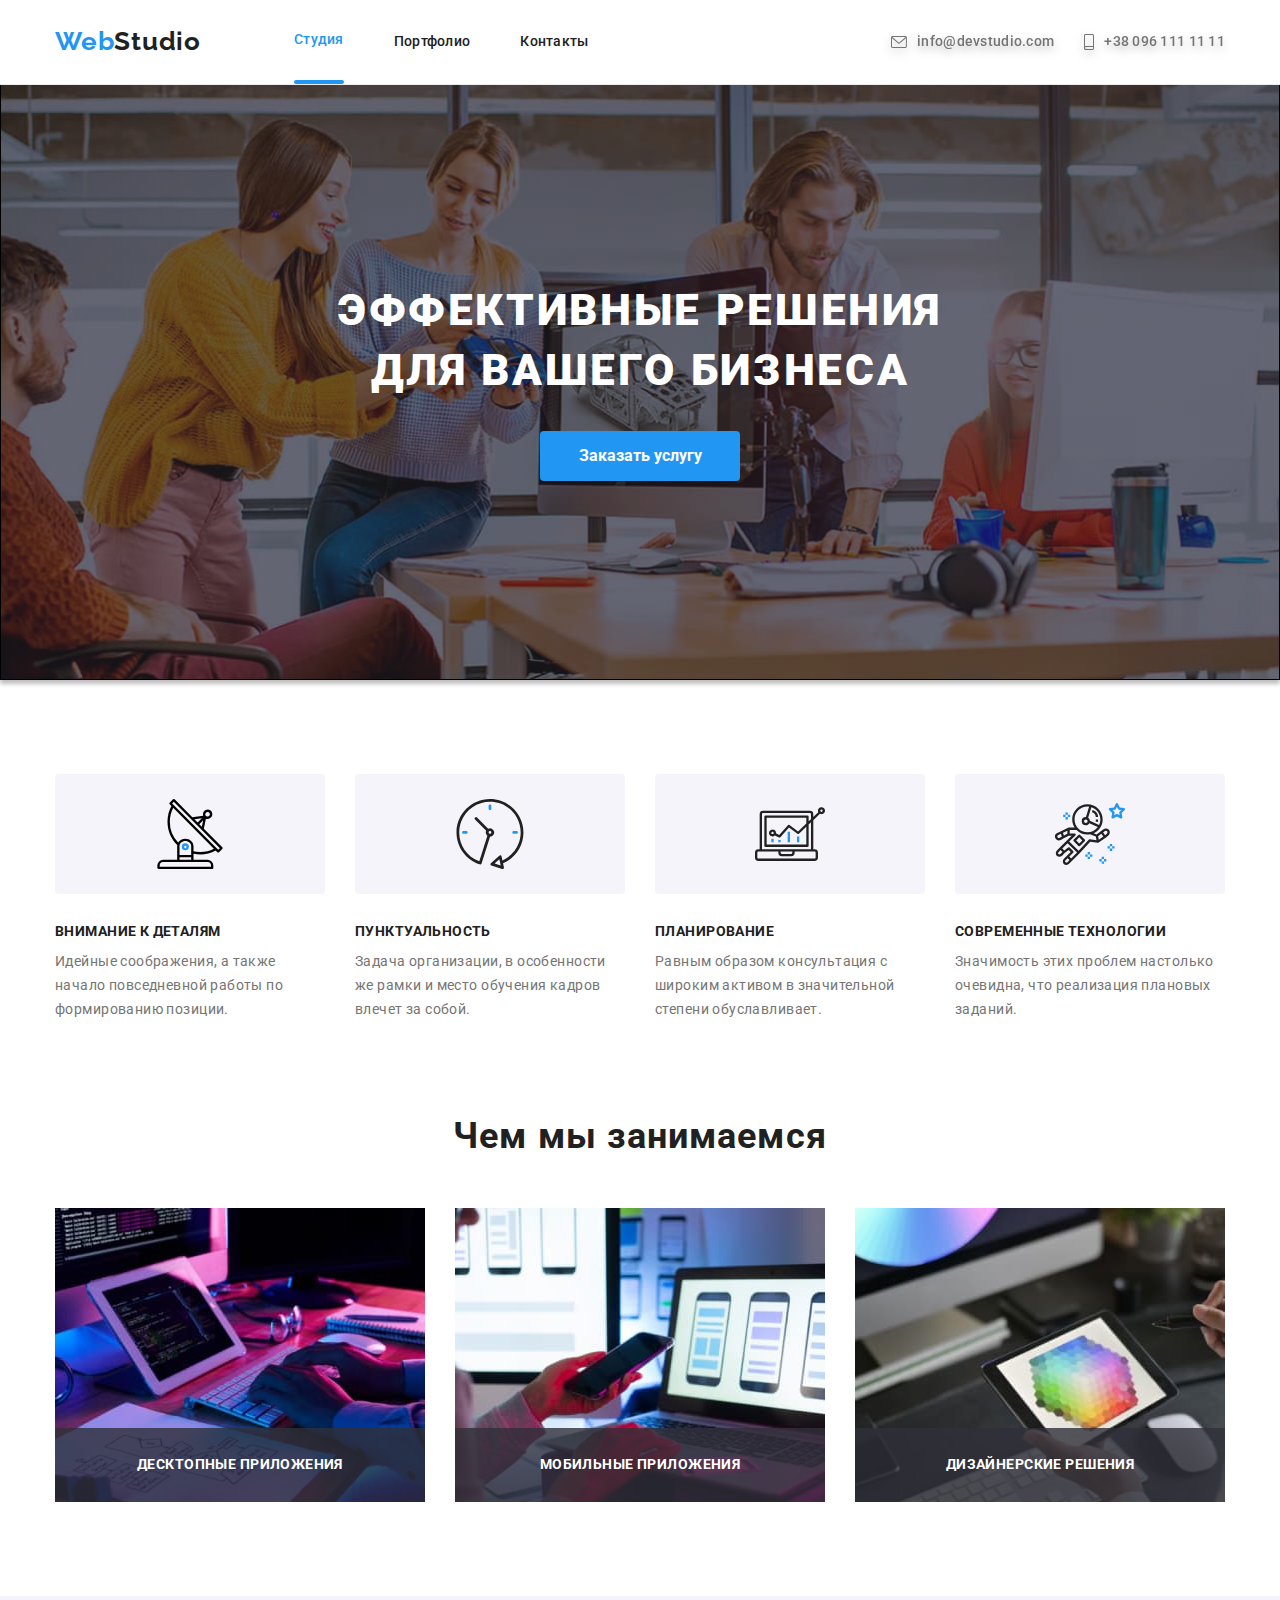
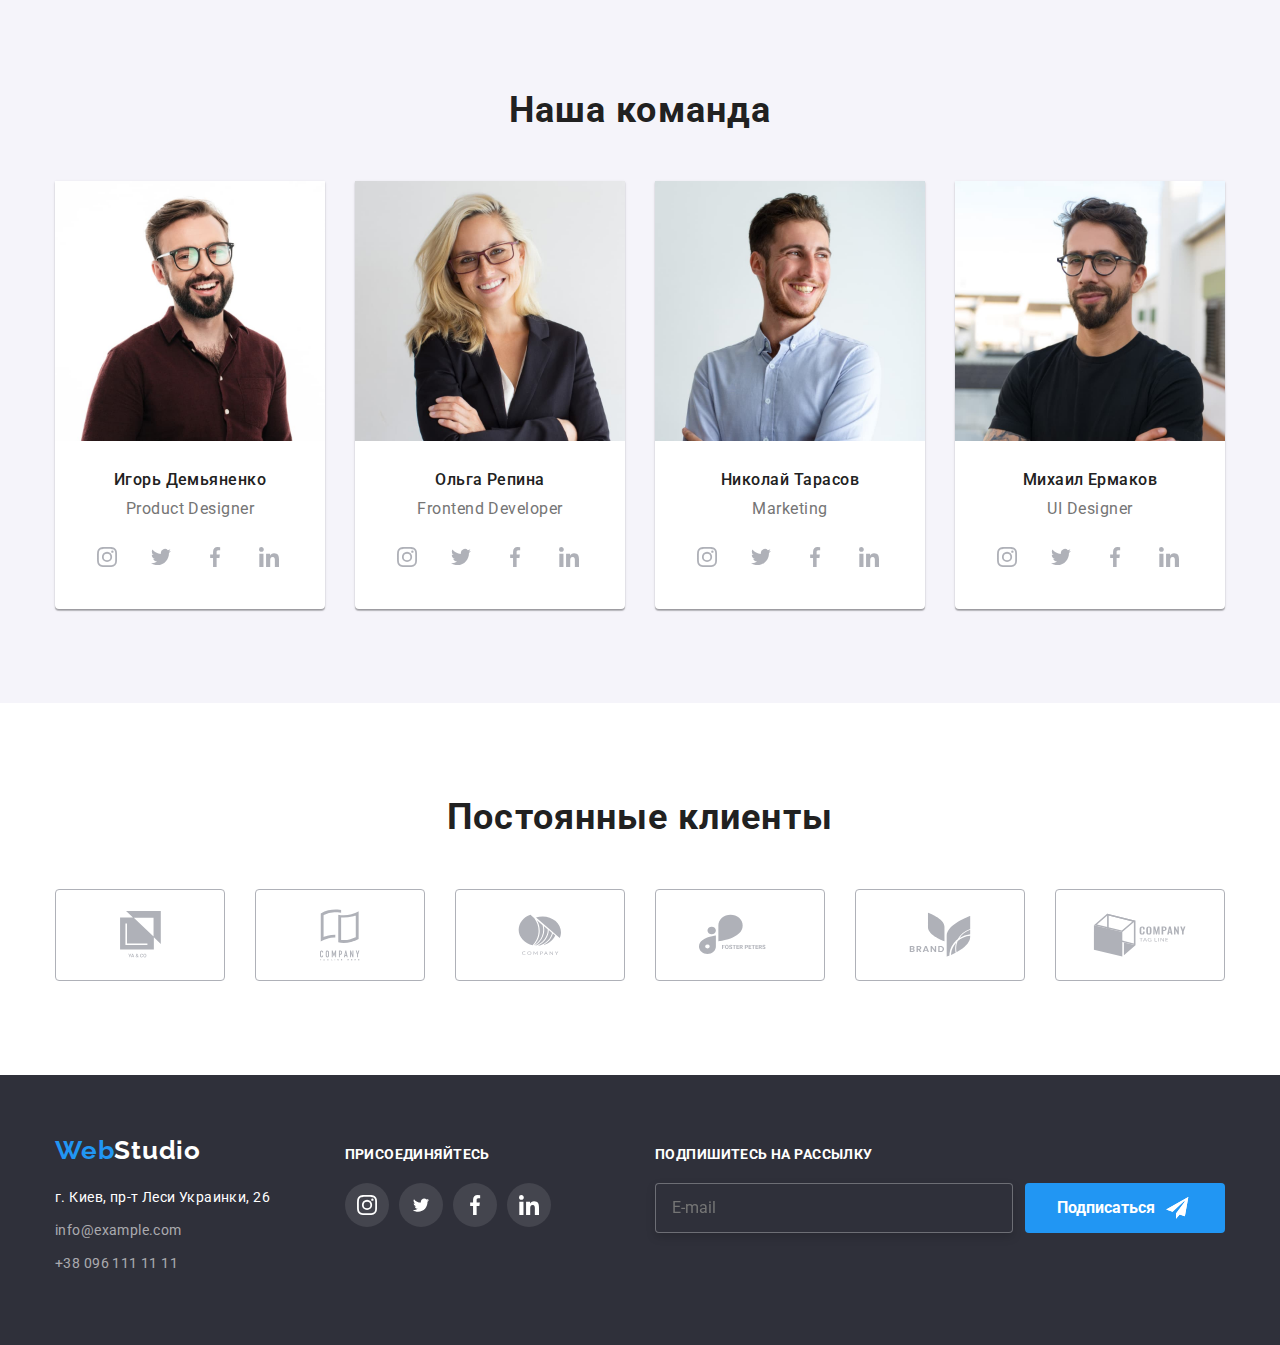
==== index.html @ 84c1269d "Initial commit" ====
<!DOCTYPE html>
<html lang="ru">
  <head>
    <meta charset="UTF-8" />
    <meta http-equiv="X-UA-Compatible" content="IE=edge" />
    <meta name="viewport" content="width=device-width, initial-scale=1.0" />
    <title>Studio</title>

    <link
      href="https://fonts.googleapis.com/css2?family=Raleway:wght@700&family=Roboto:wght@400;500;700;900&display=swap"
      rel="stylesheet"
    />
    <link
      rel="stylesheet"
      href="https://cdnjs.cloudflare.com/ajax/libs/modern-normalize/1.1.0/modern-normalize.min.css"
    />

    <link rel="stylesheet" href="./css/main.min.css" />
  </head>
  <body>
    <!--логотип сайту-->
    <header class="page-header">
      <div class="container page-header--global">
        <nav class="page-header__site-nav">
          <a href="index.html" class="page-header__logo"
            ><span class="page-header__logo--accent">Web</span>Studio</a
          >
          <!--навігація на сторінки-->
          <ul class="nav-link">
            <li class="nav-link__header nav-link--current">
              <a
                class="nav-link__navigation nav-link--current"
                href="index.html"
                >Студия</a
              >
            </li>

            <li class="nav-link__header">
              <a class="nav-link__navigation" href="./portfolio.html"
                >Портфолио</a
              >
            </li>

            <li class="nav-link__header">
              <a class="nav-link__navigation" href="">Контакты</a>
            </li>
          </ul>
        </nav>
        <ul class="mail">
          <li class="mail__namb">
            <a class="mail__link" href="emailto:info@devstudio.com">
              <svg class="mail__icon" width="16" height="12">
                <use href="./images/icons.svg#icon-mail"></use>
              </svg>
              info@devstudio.com
            </a>
          </li>
          <li class="mail__namb">
            <a class="mail__link" href="tel:+380961111111">
              <svg class="mail__icon" width="10px" height="16">
                <use href="./images/icons.svg#icon-smartphone"></use>
              </svg>
              +38 096 111 11 11</a
            >
          </li>
        </ul>
      </div>
    </header>
    <main>
      <!--заголовок-->

      <section class="hero">
        <div class="container">
          <h1 class="hero__title">
            ЭФФЕКТИВНЫЕ РЕШЕНИЯ <br />ДЛЯ ВАШЕГО БИЗНЕСА
          </h1>
          <button data-modal-open class="hero__button-one" name="button">
            Заказать услугу
          </button>
        </div>
        <!-- модалка -->
        <div data-modal class="backdrop is-hidden">
          <div class="modal">
            <button data-modal-close class="modal__script" type="button">
              <svg class="modal__icon-close" width="11px" height="11">
                <use href="./images/icons.svg#icon-close"></use>
              </svg>
            </button>
            <h2 class="modal__text">Оставьте свои данные, мы вам перезвоним</h2>
            <form class="modal__tupe">
              <div class="modal__chek">
                <label class="modal__box" for="id-name">
                  <span class="modal__name-holder">Имя</span>
                  <span>
                    <input
                      class="modal__name"
                      name="name"
                      type="text"
                      id="id-name"
                    />
                    <svg class="modal__icon" width="18" height="18">
                      <use href="./images/icons.svg#icon-person-modal"></use>
                    </svg>
                  </span>
                </label>

                <label class="modal__box" for="id-phone">
                  <span class="modal__name-holder"> Телефон </span>
                  <span>
                    <input class="modal__name" type="tel" id="id-phone" />
                    <svg class="modal__icon" width="18" height="18">
                      <use href="./images/icons.svg#icon-phone-modal"></use>
                    </svg>
                  </span>
                </label>

                <label class="modal__box" for="id-mail">
                  <span class="modal__name-holder">Почта</span>
                  <span>
                    <input class="modal__name" type="email" id="id-mail" />
                    <svg class="modal__icon" width="18" height="18">
                      <use href="./images/icons.svg#icon-email-modal"></use>
                    </svg>
                  </span>
                </label>
                <label class="modal__box modal--last" for="comment">
                  <span class="modal__name-holder">Комментарий</span>
                  <textarea
                    class="modal__comment"
                    name="comment"
                    id="comment"
                    placeholder="Введите текст"
                  ></textarea>
                </label>

                <label class="agreement" for="agreement">
                  <span class="agreement__container">
                    <input
                      class="agreement__checkbox"
                      type="checkbox"
                      name="topic"
                      value="agreement"
                      id="agreement"
                    />
                    <svg class="agreement__icon" width="16" height="15">
                      <use href="./images/icons.svg#icon-icon-check"></use>
                    </svg>
                    <span class="agreement__unchecked"></span>
                  </span>
                  Соглашаюсь с рассылкой и принимаю
                  <a class="agreement__link" href="">Условия договора</a>
                </label>
                <button class="hero__button-one" type="submit">
                  Отправить
                </button>
              </div>
            </form>
          </div>
        </div>
      </section>

      <!--особливості-->
      <section class="section-feauture">
        <div class="container">
          <h2 class="item-keys__shadow">особенности</h2>
          <ul class="feauture">
            <li class="feauture__item">
              <div class="feauture__group">
                <svg width="70" height="70">
                  <use href="./images/icons.svg#icon-antenna"></use>
                </svg>
              </div>
              <h3 class="feauture__caption">ВНИМАНИЕ К ДЕТАЛЯМ</h3>
              <p class="feauture__text">
                Идейные соображения, а также начало повседневной работы по
                формированию позиции.
              </p>
            </li>
            <li class="feauture__item">
              <div class="feauture__group">
                <svg width="70" height="70">
                  <use href="./images/icons.svg#icon-clock"></use>
                </svg>
              </div>
              <h3 class="feauture__caption">ПУНКТУАЛЬНОСТЬ</h3>
              <p class="feauture__text">
                Задача организации, в особенности же рамки и место обучения
                кадров влечет за собой.
              </p>
            </li>
            <li class="feauture__item">
              <div class="feauture__group">
                <svg width="70" height="70">
                  <use href="./images/icons.svg#icon-diagram"></use>
                </svg>
              </div>
              <h3 class="feauture__caption">ПЛАНИРОВАНИЕ</h3>
              <p class="feauture__text">
                Равным образом консультация с широким активом в значительной
                степени обуславливает.
              </p>
            </li>
            <li class="feauture__item">
              <div class="feauture__group">
                <svg width="70" height="70">
                  <use href="./images/icons.svg#icon-astronaut"></use>
                </svg>
              </div>
              <h3 class="feauture__caption">СОВРЕМЕННЫЕ ТЕХНОЛОГИИ</h3>
              <p class="feauture__text">
                Значимость этих проблем настолько очевидна, что реализация
                плановых заданий.
              </p>
            </li>
          </ul>
        </div>
      </section>
      <!--чим займається компанія-->
      <section class="company">
        <div class="container">
          <h2 class="company__title">Чем мы занимаемся</h2>
          <ul class="company__item">
            <li class="company__group">
              <img
                src="./images/work1.jpg"
                alt="верстка, дизайн, внешнее оформление"
                width="370"
                height="294"
              />
              <p class="company__tumb">Десктопные приложения</p>
            </li>
            <li class="company__group">
              <img
                src="./images/work2.jpg"
                alt="Разработка моб. приложений"
                width="370"
                height="294"
              />
              <p class="company__tumb">Мобильные приложения</p>
            </li>

            <li class="company__group">
              <img
                src="./images/work3.jpg"
                alt="выбор цвета на планшете"
                width="370"
                height="294"
              />
              <p class="company__tumb">Дизайнерские решения</p>
            </li>
          </ul>
        </div>
      </section>
      <!--команда-->
      <section class="team">
        <div class="container">
          <h2 class="team__title">Наша команда</h2>
          <ul class="team__item">
            <li class="team__group">
              <img
                src="images/product-designer.jpg"
                alt="Игорь Демьяненко"
                width="270"
              />
              <div class="team__text">
                <h3 class="team__name">Игорь Демьяненко</h3>
                <p class="team__profession" lang="en">Product Designer</p>

                <ul class="team-social">
                  <li class="team-social__item">
                    <a class="team-social__link" href=""
                      ><svg width="20" height="20">
                        <use href="./images/icons.svg#icon-instagram"></use>
                      </svg>
                    </a>
                  </li>
                  <li class="team-social__item">
                    <a class="team-social__link" href=""
                      ><svg width="20" height="20">
                        <use href="./images/icons.svg#icon-twitter"></use>
                      </svg>
                    </a>
                  </li>
                  <li class="team-social__item">
                    <a class="team-social__link" href=""
                      ><svg width="20" height="20">
                        <use href="./images/icons.svg#icon-facebook"></use>
                      </svg>
                    </a>
                  </li>
                  <li class="team-social__item">
                    <a class="team-social__link" href=""
                      ><svg width="20" height="20">
                        <use href="./images/icons.svg#icon-linkedin"></use>
                      </svg>
                    </a>
                  </li>
                </ul>
              </div>
            </li>
            <li class="team__group">
              <img
                src="images/frontend-developer.jpg"
                alt="Ольга Репина"
                width="270"
              />
              <div class="team__text">
                <h3 class="team__name">Ольга Репина</h3>
                <p class="team__profession" lang="en">Frontend Developer</p>
                <ul class="team-social">
                  <li class="team-social__item">
                    <a class="team-social__link" href=""
                      ><svg width="20" height="20">
                        <use href="./images/icons.svg#icon-instagram"></use>
                      </svg>
                    </a>
                  </li>
                  <li class="team-social__item">
                    <a class="team-social__link" href=""
                      ><svg width="20" height="20">
                        <use href="./images/icons.svg#icon-twitter"></use>
                      </svg>
                    </a>
                  </li>
                  <li class="team-social__item">
                    <a class="team-social__link" href=""
                      ><svg width="20" height="20">
                        <use href="./images/icons.svg#icon-facebook"></use>
                      </svg>
                    </a>
                  </li>
                  <li class="team-social__item">
                    <a class="team-social__link" href=""
                      ><svg width="20" height="20">
                        <use href="./images/icons.svg#icon-linkedin"></use>
                      </svg>
                    </a>
                  </li>
                </ul>
              </div>
            </li>
            <li class="team__group">
              <img
                src="images/marketing.jpg"
                alt="Николай Тарасов"
                width="270"
                height="260"
              />
              <div class="team__text">
                <h3 class="team__name">Николай Тарасов</h3>
                <p class="team__profession" lang="en">Marketing</p>
                <ul class="team-social">
                  <li class="team-social__item">
                    <a class="team-social__link" href=""
                      ><svg width="20" height="20">
                        <use href="./images/icons.svg#icon-instagram"></use>
                      </svg>
                    </a>
                  </li>
                  <li class="team-social__item">
                    <a class="team-social__link" href=""
                      ><svg width="20" height="20">
                        <use href="./images/icons.svg#icon-twitter"></use>
                      </svg>
                    </a>
                  </li>
                  <li class="team-social__item">
                    <a class="team-social__link" href=""
                      ><svg width="20" height="20">
                        <use href="./images/icons.svg#icon-facebook"></use>
                      </svg>
                    </a>
                  </li>
                  <li class="team-social__item">
                    <a class="team-social__link" href=""
                      ><svg width="20" height="20">
                        <use href="./images/icons.svg#icon-linkedin"></use>
                      </svg>
                    </a>
                  </li>
                </ul>
              </div>
            </li>
            <li class="team__group">
              <img
                src="images/ui-designer.jpg"
                alt="Михаил Ермаков"
                width="270"
              />
              <div class="team__text">
                <h3 class="team__name">Михаил Ермаков</h3>
                <p class="team__profession" lang="en">UI Designer</p>
                <ul class="team-social">
                  <li class="team-social__item">
                    <a class="team-social__link" href=""
                      ><svg width="20" height="20">
                        <use href="./images/icons.svg#icon-instagram"></use>
                      </svg>
                    </a>
                  </li>
                  <li class="team-social__item">
                    <a class="team-social__link" href=""
                      ><svg width="20" height="20">
                        <use href="./images/icons.svg#icon-twitter"></use>
                      </svg>
                    </a>
                  </li>
                  <li class="team-social__item">
                    <a class="team-social__link" href=""
                      ><svg width="20" height="20">
                        <use href="./images/icons.svg#icon-facebook"></use>
                      </svg>
                    </a>
                  </li>
                  <li class="team-social__item">
                    <a class="team-social__link" href=""
                      ><svg width="20" height="20">
                        <use href="./images/icons.svg#icon-linkedin"></use>
                      </svg>
                    </a>
                  </li>
                </ul>
              </div>
            </li>
          </ul>
        </div>
      </section>
      <section class="section-clients">
        <div class="container">
          <h2 class="clients__title">Постоянные клиенты</h2>
          <div class="clients">
            <ul class="client-item">
              <li class="client-item__image">
                <a class="client-item__link" href=""
                  ><svg width="41" height="46.7">
                    <use href="./images/icons.svg#icon-group1"></use>
                  </svg>
                </a>
              </li>
              <li class="client-item__image">
                <a class="client-item__link" href=""
                  ><svg width="40" height="52">
                    <use href="./images/icons.svg#icon-group2"></use>
                  </svg>
                </a>
              </li>
              <li class="client-item__image">
                <a class="client-item__link" href=""
                  ><svg width="43.46" height="41.18">
                    <use href="./images/icons.svg#icon-group3"></use>
                  </svg>
                </a>
              </li>
              <li class="client-item__image">
                <a class="client-item__link" href=""
                  ><svg width="84.44" height="40.62">
                    <use href="./images/icons.svg#icon-group4"></use>
                  </svg>
                </a>
              </li>
              <li class="client-item__image">
                <a class="client-item__link" href=""
                  ><svg width="62.54" height="45.43">
                    <use href="./images/icons.svg#icon-group5"></use>
                  </svg>
                </a>
              </li>
              <li class="client-item__image">
                <a class="client-item__link" href=""
                  ><svg width="93.79" height="43.93">
                    <use href="./images/icons.svg#icon-group6"></use>
                  </svg>
                </a>
              </li>
            </ul>
          </div>
        </div>
      </section>
    </main>
    <footer class="footer">
      <div class="container footer--burnt">
        <div class="footer__box">
          <a href="/index.html" class="footer__logo"
            >Web<span class="logo-two">Studio</span>
          </a>
          <address>
            <ul class="footer__nav">
              <li class="footer__map">
                <a
                  class="footer__googl"
                  href="https://goo.gl/maps/qnMu7uc59vrPXKZr5"
                  target="_blank"
                  rel="noopener noreferrer"
                  >г. Киев, пр-т Леси Украинки, 26</a
                >
              </li>
              <li class="footer__connection">
                <a class="footer__contakt" href="mailto:info@example.com"
                  >info@example.com</a
                >
              </li>
              <li class="footer__connection">
                <a class="footer__contakt" href="tel:+380961111111"
                  >+38 096 111 11 11</a
                >
              </li>
            </ul>
          </address>
        </div>
        <div class="footer-social">
          <h2 class="footer-social__text">присоединяйтесь</h2>
          <ul class="footer-social__meta">
            <li class="footer-social__item">
              <a class="footer-social__link" href=""
                ><svg width="20" height="20">
                  <use href="./images/icons.svg#icon-instagram"></use>
                </svg>
              </a>
            </li>
            <li class="footer-social__item">
              <a class="footer-social__link" href="">
                <svg width="20" height="16.25">
                  <use href="./images/icons.svg#icon-twitter"></use>
                </svg>
              </a>
            </li>
            <li class="footer-social__item">
              <a class="footer-social__link" href=""
                ><svg width="20" height="20">
                  <use href="./images/icons.svg#icon-facebook"></use>
                </svg>
              </a>
            </li>
            <li class="footer-social__item">
              <a class="footer-social__link" href=""
                ><svg width="20" height="20">
                  <use href="./images/icons.svg#icon-linkedin"></use>
                </svg>
              </a>
            </li>
          </ul>
        </div>

        <div class="footer-sub">
          <h2 class="footer-sub__tekst">Подпишитесь на рассылку</h2>

          <form class="footer-sub__subscribe">
            <input
              class="footer-sub__form"
              type="email"
              name="user-name"
              placeholder="E-mail"
            />

            <button class="footer-sub__btn" type="submit">
              <span class="footer-sub__img-button"
                >Подписаться
                <svg class="footer-sub__icon" width="24" height="24">
                  <use href="./images/icons.svg#icon-subscribe"></use>
                </svg>
              </span>
            </button>
          </form>
        </div>
      </div>
    </footer>
    <script src="./js/modal.js"></script>
  </body>
</html>
---- css/main.min.css ----
:root{--primary-text-color: #212121;--primary-touch-color: #2196f3;--primary-button-text-color: #ffffff;--primary-background-color: #f5f4fa;--primary-text-p-color: #757575;--primary-futer-color: #2f303a;--transition: cubic-bezier(0.4, 0, 0.2, 1) 250ms}body{margin-top:80px;font-family:Roboto, sans-serif;color:var(--primary-text-color)}ul{list-style:none;margin:0px;padding:0px}a{text-decoration:none}h1,h2,h3,h4{margin:0px}p{margin:0px}img{display:block;max-width:100%;height:auto}.container{width:1200px;padding-left:15px;padding-right:15px;margin:0 auto}.item-keys__shadow{display:none;text-align:center}.footer-sub__btn{-webkit-box-orient:vertical;-webkit-box-direction:normal;-ms-flex-direction:column;flex-direction:column;left:40px;-webkit-transition:var(--transition);transition:var(--transition);border-width:0px;display:inline-block;padding:10px 32px;border-radius:4px;min-width:200px;font-family:inherit;background-color:var(--primary-touch-color);color:var(--primary-button-text-color);cursor:pointer;font-style:normal;font-weight:700;font-size:16px;line-height:1.87;margin:0}.hero__button-one{-webkit-transition:var(--transition);transition:var(--transition);border-width:0px;display:inline-block;padding:10px 32px;border-radius:4px;min-width:200px;text-align:center;font-family:inherit;background-color:var(--primary-touch-color);color:var(--primary-button-text-color);cursor:pointer;font-style:normal;font-weight:700;font-size:16px;line-height:1.87}.item-keys__buttons{-webkit-transition:var(--transition);transition:var(--transition);border-radius:4px;padding:6px 22px;display:inline-block;min-width:73px;text-align:center;font-family:inherit;border:none;background-color:var(--primary-background-color);cursor:pointer;font-style:normal;font-weight:500;font-size:16px;line-height:1.62}.modal__script{top:8px;right:8px;position:absolute;cursor:pointer;width:30px;height:30px;background:var(--primary-button-text-color);border:1px solid rgba(0,0,0,0.1);-webkit-transition:var(--transition);transition:var(--transition);border-radius:50%}.hero__button-one:hover,.hero__button-one:focus{background:#188ce8;-webkit-box-shadow:0px 4px 4px rgba(0,0,0,0.15);box-shadow:0px 4px 4px rgba(0,0,0,0.15);border-radius:4px}.item-keys__buttons:hover,.item-keys__buttons:focus{-webkit-box-shadow:0px 3px 1px rgba(0,0,0,0.1),0px 1px 2px rgba(0,0,0,0.08),0px 2px 2px rgba(0,0,0,0.12);box-shadow:0px 3px 1px rgba(0,0,0,0.1),0px 1px 2px rgba(0,0,0,0.08),0px 2px 2px rgba(0,0,0,0.12);background-color:var(--primary-touch-color);color:var(--primary-button-text-color)}.modal__script:hover,.modal__script:focus{fill:var(--primary-touch-color)}.modal__script .modal__icon-close{color:#000000;background:var(--primary-button-text-color)}.footer-sub__btn:hover,.footer-sub__btn:focus{background:#188ce8;-webkit-box-shadow:0px 4px 4px rgba(0,0,0,0.15);box-shadow:0px 4px 4px rgba(0,0,0,0.15);border-radius:4px}.page-header__logo{padding-top:24px;padding-bottom:25px;font-family:"Raleway";font-weight:700;font-size:26px;line-height:1.19;letter-spacing:.03em;color:var(--primary-text-color);text-decoration:none}.page-header__logo .page-header__logo--accent{color:var(--primary-touch-color)}.footer__logo{display:inline-block;margin-bottom:20px;font-family:"Raleway";font-weight:700;font-size:26px;line-height:1.19;letter-spacing:.03em;color:var(--primary-touch-color);text-decoration:none}.footer__logo .logo-two{color:var(--primary-button-text-color)}.page-header{z-index:2;position:fixed;width:100%;top:0%;left:0%;min-height:80px;-webkit-box-align:center;-ms-flex-align:center;align-items:center;background-color:var(--primary-button-text-color)}.container.page-header--global{list-style:none;display:-webkit-box;display:-ms-flexbox;display:flex;-webkit-box-align:center;-ms-flex-align:center;align-items:center}.page-header{border-bottom:1px solid #ececec}.page-header__site-nav{list-style:none;display:-webkit-box;display:-ms-flexbox;display:flex;-webkit-box-align:center;-ms-flex-align:center;align-items:center}.nav-link__header{margin-left:50px}.nav-link__header:first-child{margin-left:0px}.nav-link{margin-left:93px;list-style:none;display:-webkit-box;display:-ms-flexbox;display:flex;-webkit-box-align:center;-ms-flex-align:center;align-items:center}.nav-link__navigation.nav-link--current{color:var(--primary-touch-color)}.nav-link__header.nav-link--current::after{content:"";background-color:var(--primary-touch-color);border-radius:2px;width:100%;height:4px;display:block}.nav-link__navigation{padding-top:32px;padding-bottom:32px;display:-webkit-box;display:-ms-flexbox;display:flex;color:var(--primary-text-color);font-style:normal;font-weight:500;font-size:14px;line-height:1.14;letter-spacing:.02em;-webkit-transition:var(--transition);transition:var(--transition)}.nav-link__navigation:focus,.nav-link__navigation:hover{color:var(--primary-touch-color)}.mail{list-style:none;display:-webkit-box;display:-ms-flexbox;display:flex;-webkit-box-align:none;-ms-flex-align:none;align-items:none;margin-left:auto}.mail__namb{margin-left:30px}.mail__namb__namb:first-child{margin-left:0px}.mail__link{list-style:none;display:-webkit-box;display:-ms-flexbox;display:flex;-webkit-box-align:center;-ms-flex-align:center;align-items:center;font-weight:500;font-size:14px;line-height:1.14;letter-spacing:.02em;padding-top:32px;padding-bottom:32px;font-style:normal;text-decoration:none;color:var(--primary-text-p-color);-webkit-filter:drop-shadow(0px 4px 4px rgba(0,0,0,0.25));filter:drop-shadow(0px 4px 4px rgba(0,0,0,0.25));-webkit-transition:var(--transition);transition:var(--transition)}.mail__link:focus,.mail__link:hover{color:var(--primary-touch-color)}.mail__icon{margin-right:10px;fill:currentColor;background-size:auto}.mail__icon:hover,.mail__icon:focus{fill:currentColor}.backdrop.is-hidden{opacity:0;visibility:hidden;pointer-events:none}.backdrop.is-hidden .modal{-webkit-transition:var(--transition);transition:var(--transition);-webkit-transform:translate(-50%, -50%) scale(1.1);transform:translate(-50%, -50%) scale(1.1)}.backdrop{z-index:3;position:fixed;top:0;left:0;width:100%;height:100%;background-color:rgba(0,0,0,0.2);-webkit-transition:var(--transition);transition:var(--transition)}.modal{opacity:1;position:absolute;top:50%;left:50%;padding:40px;min-width:530px;min-height:584px;-webkit-transform:translate(-50%, -50%) scale(1);transform:translate(-50%, -50%) scale(1);background:var(--primary-button-text-color);-webkit-box-shadow:0px 1px 3px rgba(0,0,0,0.12),0px 1px 1px rgba(0,0,0,0.14),0px 2px 1px rgba(0,0,0,0.2);box-shadow:0px 1px 3px rgba(0,0,0,0.12),0px 1px 1px rgba(0,0,0,0.14),0px 2px 1px rgba(0,0,0,0.2);border-radius:4px;-webkit-transition:var(--transition);transition:var(--transition)}.modal .modal__text{top:51px;left:40px;margin-bottom:12px;color:var(--primary-text-color);text-align:center;font-weight:700;font-size:20px;line-height:1.15;letter-spacing:.03em}.modal__tupe{top:79px;left:41px;position:absolute;display:-webkit-box;display:-ms-flexbox;display:flex}.modal__tupe .modal__box{position:relative;cursor:pointer;display:-webkit-box;display:-ms-flexbox;display:flex;-webkit-box-orient:vertical;-webkit-box-direction:normal;-ms-flex-direction:column;flex-direction:column;text-align:left;margin-bottom:10px}.modal__tupe .modal__box label{color:var(--primary-text-p-color);cursor:pointer;margin-bottom:4px;border-radius:4px;font-weight:400;font-size:12px;line-height:1.16;letter-spacing:.01em}.modal__tupe .modal__box input:hover,.modal__tupe .modal__box input:focus{outline:none;border:1px solid var(--primary-touch-color);border-radius:4px}.modal__tupe .modal__name-holder{text-align:left;display:inline-block;margin-bottom:4px;font-weight:400;font-size:12px;line-height:1.17;letter-spacing:.01em;color:var(--primary-text-p-color)}.modal__tupe .modal__name{-webkit-transition:var(--transition);transition:var(--transition);cursor:pointer;padding-left:42px;border:1px solid rgba(33,33,33,0.2);border-radius:4px;width:448px;height:40px}.modal__tupe .modal__icon{-webkit-transition:var(--transition);transition:var(--transition);color:var(--primary-text-color);fill:currentColor;z-index:5;top:50%;left:15px;position:absolute}.modal__tupe .modal__box:focus-within .modal__icon{color:var(--primary-touch-color)}.modal__comment{resize:none;-webkit-transition:var(--transition);transition:var(--transition);outline:none;cursor:pointer;padding:12px 16px;width:448px;height:120px;border:1px solid rgba(33,33,33,0.2);border-radius:4px;font-weight:400;font-size:14px;line-height:1.14;letter-spacing:.01em}.modal__comment .modal__comment:hover,.modal__comment .modal__comment:focus{border:1px solid #2196f3;border-radius:4px}.modal__comment textarea::-webkit-input-placeholder{color:rgba(117,117,117,0.5)}.modal__comment textarea:-ms-input-placeholder{color:rgba(117,117,117,0.5)}.modal__comment textarea::-ms-input-placeholder{color:rgba(117,117,117,0.5)}.modal__comment textarea::placeholder{color:rgba(117,117,117,0.5)}.line.modal--last{margin-bottom:20px}.agreement{margin-bottom:30px;cursor:pointer;display:-webkit-box;display:-ms-flexbox;display:flex;-webkit-box-align:center;-ms-flex-align:center;align-items:center;-webkit-box-pack:center;-ms-flex-pack:center;justify-content:center;position:relative;color:var(--primary-text-p-color);font-weight:400;font-size:14px;line-height:1.71;letter-spacing:.03em}.agreement__container{display:block;-webkit-box-align:center;-ms-flex-align:center;align-items:center;-webkit-box-pack:center;-ms-flex-pack:center;justify-content:center;position:relative;width:16px;height:15px;margin-right:8px;cursor:pointer;margin-right:7px}.agreement__checkbox{-webkit-transition:var(--transition);transition:var(--transition);position:absolute;-webkit-appearance:none;-moz-appearance:none;appearance:none;position:absolute}.agreement__checkbox:checked+.agreement__icon{fill:var(--primary-touch-color);opacity:1}.agreement__checkbox:hover ~ .agreement__unchecked,.agreement__checkbox:focus ~ .agreement__unchecked{border:2px solid var(--primary-touch-color)}.agreement__checkbox:checked ~ .agreement__unchecked{opacity:0}.agreement__icon{-webkit-transition:var(--transition);transition:var(--transition);top:0;left:0;position:absolute;opacity:0;width:16px;height:15px}.agreement__icon:hover,.agreement__icon:focus{border:2px solid var(--primary-touch-color)}.agreement .agreement__unchecked{opacity:1;top:0;left:0;position:absolute;display:inline-block;width:16px;height:15px;border:2px solid var(--primary-text-color);-webkit-box-shadow:0px 4px 4px rgba(0,0,0,0.25);box-shadow:0px 4px 4px rgba(0,0,0,0.25);border-radius:2px;background-color:var(--primary-button-text-color);-webkit-transition:var(--transition);transition:var(--transition)}.agreement__link{margin-left:5px;color:var(--primary-touch-color);-webkit-text-decoration-line:underline;text-decoration-line:underline}.hero{background-color:#c4c4c4;max-width:1600px;height:600px;margin-left:auto;margin-right:auto;padding-top:200px;padding-bottom:200px;text-align:center;-webkit-box-shadow:0px 4px 4px rgba(0,0,0,0.25);box-shadow:0px 4px 4px rgba(0,0,0,0.25);border:1px solid #000000;-webkit-box-sizing:border-box;box-sizing:border-box;color:var(--primary-button-text-color);background-size:cover;background-position:center;background-image:-webkit-gradient(linear, left top, left bottom, from(rgba(47,48,58,0.4)), to(rgba(47,48,58,0.4))),url(../images/header.jpg);background-image:linear-gradient(rgba(47,48,58,0.4), rgba(47,48,58,0.4)),url(../images/header.jpg)}.hero__title{margin-bottom:30px;text-align:center;font-weight:900;font-size:44px;line-height:1.36;letter-spacing:.06em;text-transform:uppercase}.hero__button-one:hover{background:#188ce8;-webkit-box-shadow:0px 4px 4px rgba(0,0,0,0.15);box-shadow:0px 4px 4px rgba(0,0,0,0.15);border-radius:4px}.section-feauture{padding-top:94px;padding-bottom:94px}.feauture{list-style:none;display:-webkit-box;display:-ms-flexbox;display:flex;-webkit-box-align:none;-ms-flex-align:none;align-items:none}.feauture__item{margin-left:30px}.feauture__item:first-child{margin-left:0px}.feauture__group{display:-webkit-box;display:-ms-flexbox;display:flex;-webkit-box-align:center;-ms-flex-align:center;align-items:center;-webkit-box-pack:center;-ms-flex-pack:center;justify-content:center;width:270px;height:120px;margin-left:30px;margin-bottom:30px;border-radius:4px;background-color:var(--primary-background-color)}.feauture__group:first-child{margin-left:0px}.feauture__caption{margin-bottom:10px;font-style:normal;font-weight:700;font-size:14px;line-height:1.14;letter-spacing:.03em;color:var(--primary-text-color)}.feauture__text{width:270px;font-weight:400;font-size:14px;line-height:1.71;letter-spacing:.03em;color:var(--primary-text-p-color)}.company{padding-bottom:94px}.company__title{margin-bottom:50px;color:var(--primary-text-color);font-weight:700;font-size:36px;line-height:1.16;letter-spacing:.03em;text-align:center}.company__item{list-style:none;display:-webkit-box;display:-ms-flexbox;display:flex;-webkit-box-align:none;-ms-flex-align:none;align-items:none}.company__item .company__group{margin-left:30px;position:relative}.company__item .company__group:first-child{margin-left:0px}.company__item .company__tumb{position:absolute;display:-webkit-box;display:-ms-flexbox;display:flex;-webkit-box-align:center;-ms-flex-align:center;align-items:center;-webkit-box-pack:center;-ms-flex-pack:center;justify-content:center;font-weight:700;font-size:14px;line-height:1.14;letter-spacing:.03em;text-transform:uppercase;text-align:center;bottom:0;left:0;width:100%;height:25%;color:var(--primary-button-text-color);background-color:rgba(47,48,58,0.8)}.team{padding-top:94px;padding-bottom:94px;display:block;-ms-flex-wrap:wrap;flex-wrap:wrap;background-color:var(--primary-background-color)}.team .team__title{margin-bottom:50px;color:var(--primary-text-color);text-align:center;font-weight:700;font-size:36px;line-height:1.16;letter-spacing:.03em}.team .team__item{display:-webkit-box;display:-ms-flexbox;display:flex;-ms-flex-wrap:wrap;flex-wrap:wrap}.team .team__group{width:calc((100% - 90px) / 4);margin-left:30px;background:var(--primary-button-text-color);list-style:none;overflow:hidden;-webkit-box-shadow:0px 1px 3px rgba(0,0,0,0.12),0px 1px 1px rgba(0,0,0,0.14),0px 2px 1px rgba(0,0,0,0.2);box-shadow:0px 1px 3px rgba(0,0,0,0.12),0px 1px 1px rgba(0,0,0,0.14),0px 2px 1px rgba(0,0,0,0.2);border-radius:0px 0px 4px 4px}.team .team__group:nth-child(1){margin-left:0px}.team .team__text{padding:30px 30px;-webkit-box-sizing:border-box;box-sizing:border-box;text-align:center}.team .team__text .team__name{margin-bottom:10px;color:var(--primary-text-color);font-style:normal;font-weight:500;font-size:16px;line-height:1.18;letter-spacing:.03em}.team .team__text .team__profession{margin-bottom:16px;font-weight:400;font-size:16px;line-height:1.18;letter-spacing:.03em;color:var(--primary-text-p-color)}.team-social{list-style:none;display:-webkit-box;display:-ms-flexbox;display:flex;-webkit-box-align:none;-ms-flex-align:none;align-items:none}.team-social__item{margin-left:10px;border-radius:50%}.team-social__item:first-child{margin-left:0px}.team-social__link{-webkit-transition:var(--transition);transition:var(--transition);border-radius:50%;display:-webkit-box;display:-ms-flexbox;display:flex;-webkit-box-align:center;-ms-flex-align:center;align-items:center;-webkit-box-pack:center;-ms-flex-pack:center;justify-content:center;width:44px;height:44px;fill:#afb1b8}.team-social__link:hover,.team-social__link:focus{background-color:var(--primary-touch-color);fill:var(--primary-button-text-color)}.section-clients{padding-top:94px;padding-bottom:94px;background-color:var(--primary-button-text-color)}.section-clients .clients__title{color:var(--primary-text-color);margin-bottom:50px;text-align:center;font-weight:700;font-size:36px;line-height:1.16;letter-spacing:.03em}.client-item{list-style:none;display:-webkit-box;display:-ms-flexbox;display:flex;-webkit-box-align:none;-ms-flex-align:none;align-items:none}.client-item .client-item__image{margin-left:30px}.client-item .client-item__image:first-child{margin-left:0px}.client-item .client-item__link{display:-webkit-box;display:-ms-flexbox;display:flex;-webkit-box-align:center;-ms-flex-align:center;align-items:center;-webkit-box-pack:center;-ms-flex-pack:center;justify-content:center;fill:#afb1b8;width:170px;height:92px;border:1px solid #afb1b8;border-radius:4px;-webkit-transition:var(--transition);transition:var(--transition)}.client-item .client-item__link:hover,.client-item .client-item__link:focus{fill:var(--primary-touch-color);border-color:var(--primary-touch-color)}.footer{background-color:var(--primary-futer-color);padding-top:60px;padding-bottom:60px}.footer--burnt{list-style:none;display:-webkit-box;display:-ms-flexbox;display:flex;-webkit-box-align:baseline;-ms-flex-align:baseline;align-items:baseline;-webkit-box-pack:justify;-ms-flex-pack:justify;justify-content:space-between}.footer__map{margin-bottom:9px}.footer__map .footer__googl{-webkit-transition:var(--transition);transition:var(--transition);color:var(--primary-button-text-color);font-style:normal;text-decoration:none;font-weight:400;font-size:14px;line-height:1.71;letter-spacing:.03em}.footer__map .footer__googl:hover,.footer__map .footer__googl:focus{color:var(--primary-touch-color)}.footer__connection{margin-bottom:9px}.footer__connection .footer__connection:last-child{margin-bottom:0px}.footer__connection .footer__contakt{-webkit-transition:var(--transition);transition:var(--transition);font-style:normal;font-weight:400;font-size:14px;line-height:1.71;letter-spacing:.03em;color:rgba(255,255,255,0.6);text-decoration:none}.footer__connection .footer__contakt:hover,.footer__connection .footer__contakt:focus{color:var(--primary-touch-color)}.footer-social{padding-top:12px;margin-left:70px;-webkit-box-orient:vertical;-webkit-box-direction:normal;-ms-flex-direction:column;flex-direction:column}.footer-social .footer-social__text{color:var(--primary-button-text-color);font-style:normal;font-weight:700;font-size:14px;line-height:1.14;letter-spacing:.03em;text-transform:uppercase;margin-bottom:20px}.footer-social__meta{list-style:none;display:-webkit-box;display:-ms-flexbox;display:flex;-webkit-box-align:none;-ms-flex-align:none;align-items:none}.footer-social__meta .footer-social__item{margin-left:10px}.footer-social__meta .footer-social__item:first-child{margin-left:0px}.footer-social__meta .footer-social__link{display:-webkit-box;display:-ms-flexbox;display:flex;-webkit-box-align:center;-ms-flex-align:center;align-items:center;-webkit-box-pack:center;-ms-flex-pack:center;justify-content:center;-webkit-transition:var(--transition);transition:var(--transition);border-radius:50%;width:44px;height:44px;fill:var(--primary-button-text-color);background:rgba(255,255,255,0.1)}.footer-social__meta .footer-social__link:hover,.footer-social__meta .footer-social__link:focus{background-color:var(--primary-touch-color);fill:var(--primary-button-text-color)}.footer-sub{padding-top:12px;-webkit-box-orient:vertical;-webkit-box-direction:normal;-ms-flex-direction:column;flex-direction:column;margin-left:100px;list-style:none;display:-webkit-box;display:-ms-flexbox;display:flex;-webkit-box-align:none;-ms-flex-align:none;align-items:none}.footer-sub .footer-sub__tekst{color:var(--primary-button-text-color);font-style:normal;font-weight:700;font-size:14px;line-height:1.14;letter-spacing:.03em;text-transform:uppercase;margin-bottom:20px}.footer-sub .footer-sub__subscribe{list-style:none;display:-webkit-box;display:-ms-flexbox;display:flex;-webkit-box-align:center;-ms-flex-align:center;align-items:center}.footer-sub .footer-sub__form{font-size:16px;line-height:1.25;color:var(--primary-button-text-color);padding-left:16px;margin-right:12px;width:358px;height:50px;border:1px solid rgba(255,255,255,0.3);-webkit-filter:drop-shadow(0px 4px 4px rgba(0,0,0,0.15));filter:drop-shadow(0px 4px 4px rgba(0,0,0,0.15));border-radius:4px;background-color:var(--primary-futer-color)}.footer-sub .footer-sub__img-button{list-style:none;display:-webkit-box;display:-ms-flexbox;display:flex;-webkit-box-align:center;-ms-flex-align:center;align-items:center}.footer-sub .footer-sub__icon{fill:var(--primary-button-text-color);margin-left:10px}.item-keys{padding-top:94px;padding-bottom:94px;display:block;-ms-flex-wrap:wrap;flex-wrap:wrap}.item-keys .item-keys__btn{list-style:none;display:-webkit-box;display:-ms-flexbox;display:flex;-webkit-box-align:none;-ms-flex-align:none;align-items:none;-webkit-box-pack:center;-ms-flex-pack:center;justify-content:center;margin-bottom:50px}.item-keys .item-keys__buttons-portfolio{margin-left:8px}.item-keys__buttons-portfolio:first-child{margin-left:0px}.items{list-style:none;display:-webkit-box;display:-ms-flexbox;display:flex;-webkit-box-align:none;-ms-flex-align:none;align-items:none;-ms-flex-wrap:wrap;flex-wrap:wrap}.items__list{-webkit-transition:var(--transition);transition:var(--transition);cursor:pointer;border:1px solid #eeeeee;width:calc((100% - 60px) / 3);margin-right:30px;margin-bottom:30px}.items__list:hover,.items__list:focus{-webkit-box-shadow:0px 1px 1px rgba(0,0,0,0.12),0px 4px 4px rgba(0,0,0,0.06),1px 4px 6px rgba(0,0,0,0.16);box-shadow:0px 1px 1px rgba(0,0,0,0.12),0px 4px 4px rgba(0,0,0,0.06),1px 4px 6px rgba(0,0,0,0.16)}.items__list:nth-child(3n){margin-right:0px}.items__tumb-portfolio{overflow:hidden;position:relative}.items__tumb{padding:63px 24px;top:0;left:0;width:100%;height:100%;position:absolute;-webkit-transform:translateY(100%);transform:translateY(100%);-webkit-transition:var(--transition);transition:var(--transition);color:var(--primary-button-text-color);background-color:rgba(33,150,243,0.9);font-weight:400;font-size:18px;line-height:1.5;letter-spacing:.03em}.items__list:nth-last-child{margin-bottom:200px}.items__link:hover .items__tumb,.items__link:focus .items__tumb{-webkit-transform:translateY(0);transform:translateY(0)}.items-lable{padding:20px 24px 20px 24px;text-align:initial}.items-lable__project{margin-bottom:4px;color:var(--primary-text-color);font-style:normal;font-weight:700;font-size:18px;line-height:2;letter-spacing:.06em}.items-lable__place{color:var(--primary-text-p-color);font-weight:400;font-size:16px;line-height:1.87;letter-spacing:.03em}
/*# sourceMappingURL=main.min.css.map */
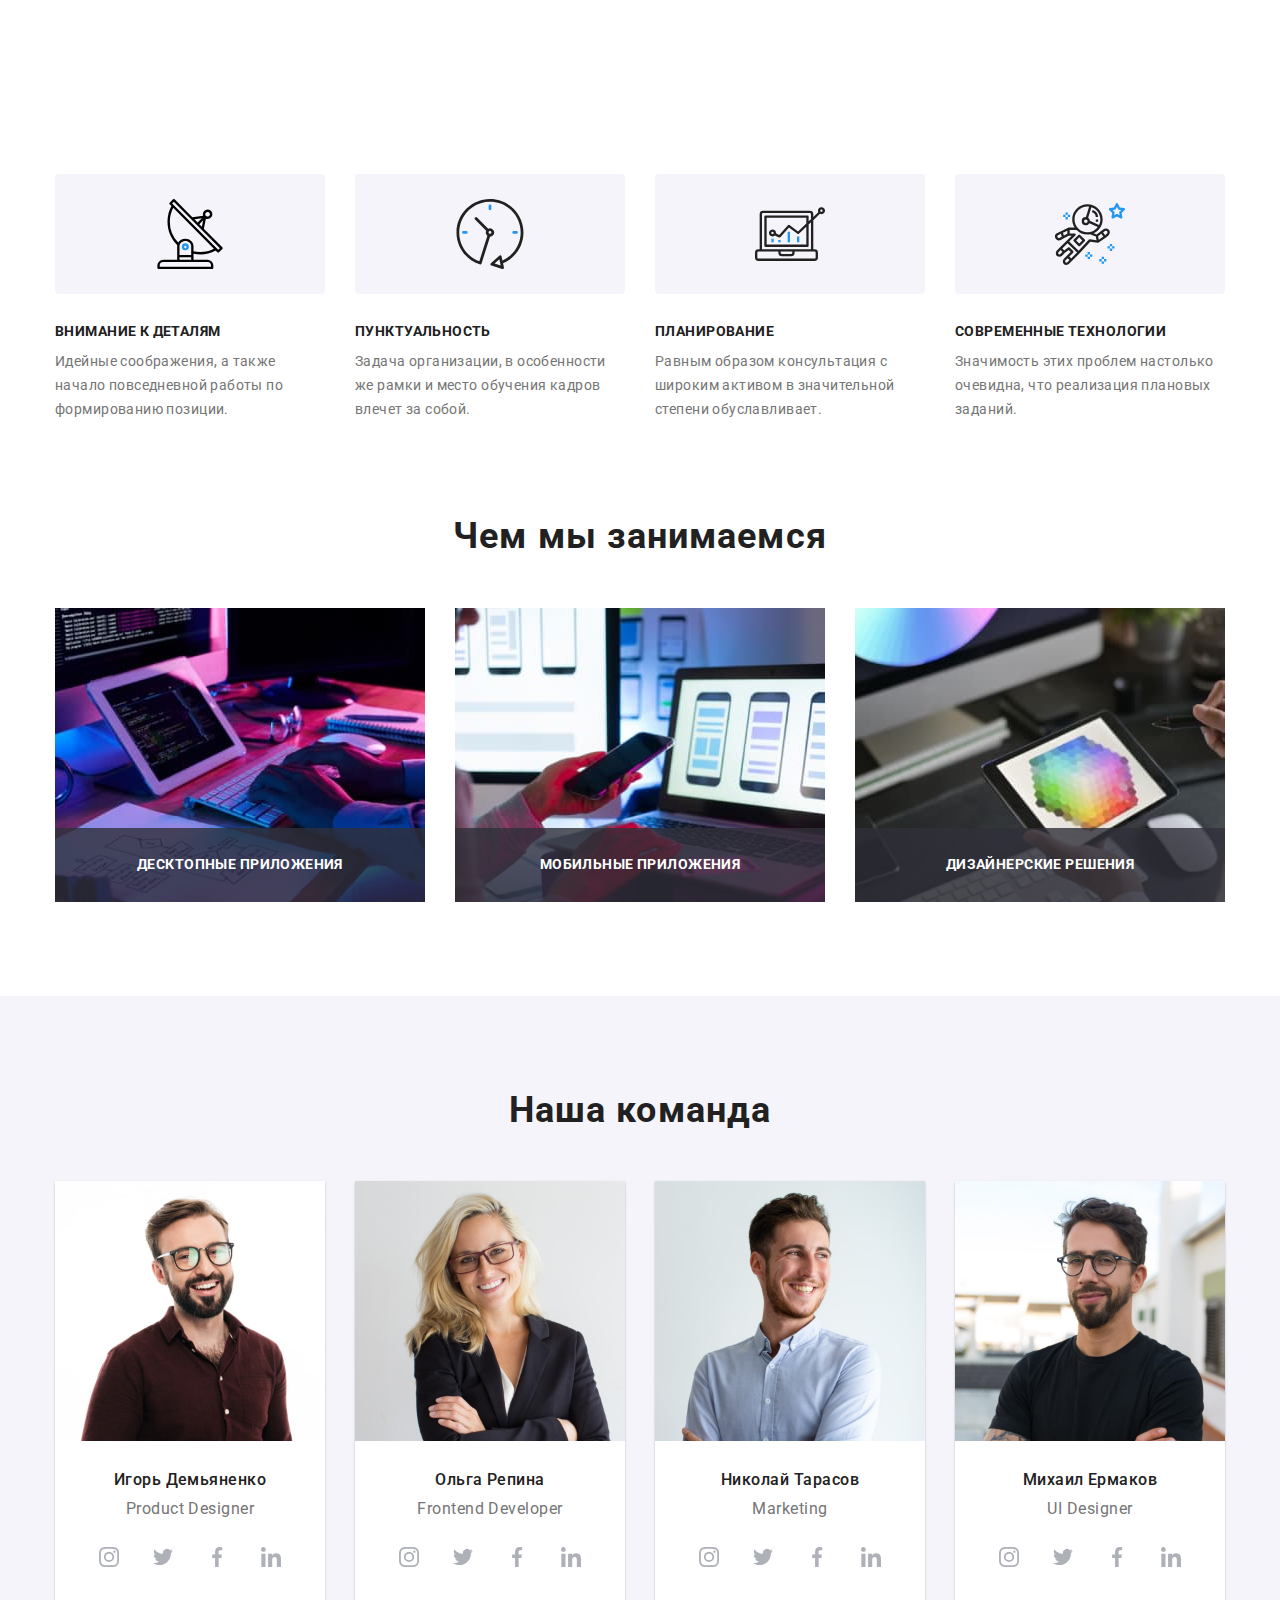
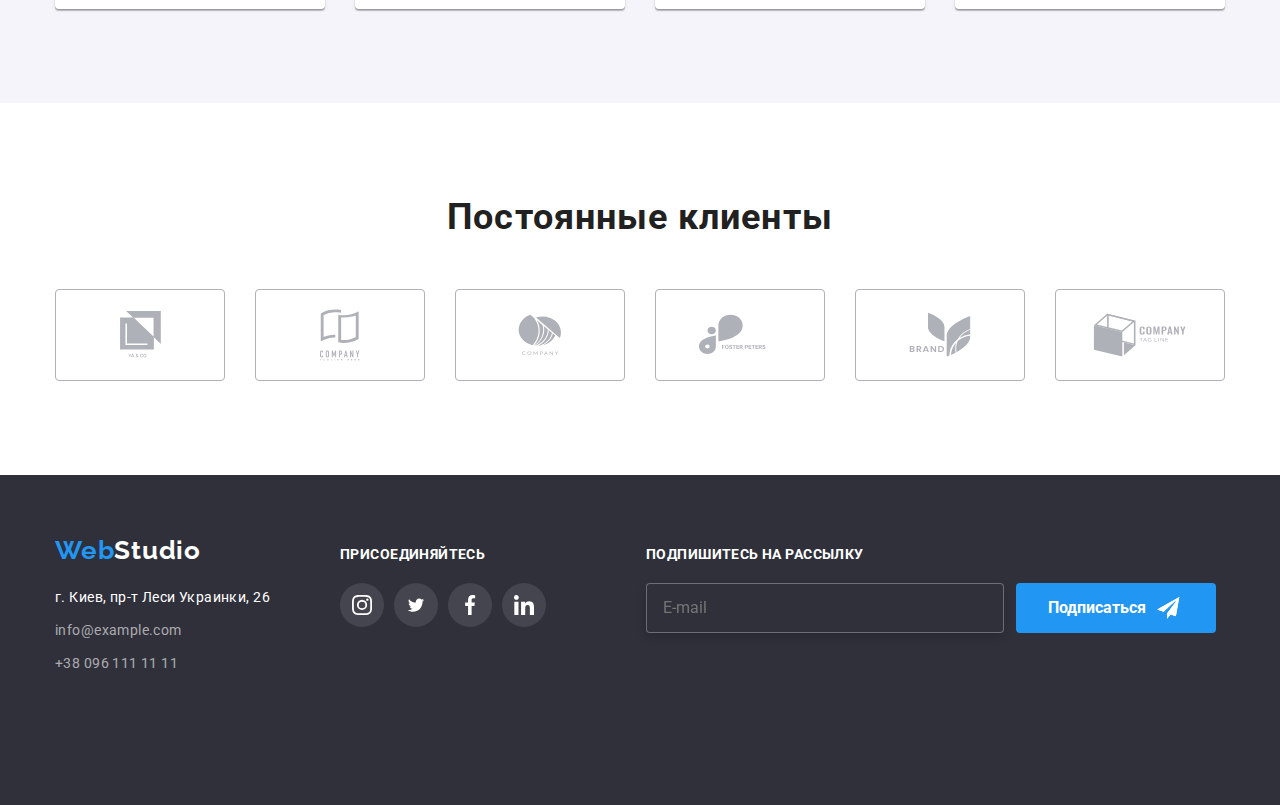
==== commit 9067a99c: "завдання номер 8" ====
--- a/index.html
+++ b/index.html
@@ -19,14 +19,14 @@
   </head>
   <body>
     <!--логотип сайту-->
-    <header class="page-header">
-      <div class="container page-header--global">
+    <!-- <header class="page-header"> -->
+    <!-- <div class="container page-header--global">
         <nav class="page-header__site-nav">
           <a href="index.html" class="page-header__logo"
             ><span class="page-header__logo--accent">Web</span>Studio</a
-          >
-          <!--навігація на сторінки-->
-          <ul class="nav-link">
+          > -->
+    <!--навігація на сторінки-->
+    <!-- <ul class="nav-link">
             <li class="nav-link__header nav-link--current">
               <a
                 class="nav-link__navigation nav-link--current"
@@ -65,21 +65,21 @@
           </li>
         </ul>
       </div>
-    </header>
+    </header> -->
     <main>
       <!--заголовок-->
 
-      <section class="hero">
-        <div class="container">
+      <!-- <section class="hero"> -->
+      <!-- <div class="container">
           <h1 class="hero__title">
             ЭФФЕКТИВНЫЕ РЕШЕНИЯ <br />ДЛЯ ВАШЕГО БИЗНЕСА
           </h1>
           <button data-modal-open class="hero__button-one" name="button">
             Заказать услугу
-          </button>
-        </div>
-        <!-- модалка -->
-        <div data-modal class="backdrop is-hidden">
+          </button> -->
+      <!-- </div> -->
+      <!-- модалка -->
+      <!-- <div data-modal class="backdrop is-hidden">
           <div class="modal">
             <button data-modal-close class="modal__script" type="button">
               <svg class="modal__icon-close" width="11px" height="11">
@@ -156,8 +156,8 @@
               </div>
             </form>
           </div>
-        </div>
-      </section>
+        </div> -->
+      <!-- </section> -->
 
       <!--особливості-->
       <section class="section-feauture">
@@ -511,7 +511,7 @@
           <h2 class="footer-social__text">присоединяйтесь</h2>
           <ul class="footer-social__meta">
             <li class="footer-social__item">
-              <a class="footer-social__link" href=""
+              <a class="footer-social__link" href="./portfolio.html"
                 ><svg width="20" height="20">
                   <use href="./images/icons.svg#icon-instagram"></use>
                 </svg>
--- a/css/main.min.css
+++ b/css/main.min.css
@@ -1,2 +1,2 @@
-:root{--primary-text-color: #212121;--primary-touch-color: #2196f3;--primary-button-text-color: #ffffff;--primary-background-color: #f5f4fa;--primary-text-p-color: #757575;--primary-futer-color: #2f303a;--transition: cubic-bezier(0.4, 0, 0.2, 1) 250ms}body{margin-top:80px;font-family:Roboto, sans-serif;color:var(--primary-text-color)}ul{list-style:none;margin:0px;padding:0px}a{text-decoration:none}h1,h2,h3,h4{margin:0px}p{margin:0px}img{display:block;max-width:100%;height:auto}.container{width:1200px;padding-left:15px;padding-right:15px;margin:0 auto}.item-keys__shadow{display:none;text-align:center}.footer-sub__btn{-webkit-box-orient:vertical;-webkit-box-direction:normal;-ms-flex-direction:column;flex-direction:column;left:40px;-webkit-transition:var(--transition);transition:var(--transition);border-width:0px;display:inline-block;padding:10px 32px;border-radius:4px;min-width:200px;font-family:inherit;background-color:var(--primary-touch-color);color:var(--primary-button-text-color);cursor:pointer;font-style:normal;font-weight:700;font-size:16px;line-height:1.87;margin:0}.hero__button-one{-webkit-transition:var(--transition);transition:var(--transition);border-width:0px;display:inline-block;padding:10px 32px;border-radius:4px;min-width:200px;text-align:center;font-family:inherit;background-color:var(--primary-touch-color);color:var(--primary-button-text-color);cursor:pointer;font-style:normal;font-weight:700;font-size:16px;line-height:1.87}.item-keys__buttons{-webkit-transition:var(--transition);transition:var(--transition);border-radius:4px;padding:6px 22px;display:inline-block;min-width:73px;text-align:center;font-family:inherit;border:none;background-color:var(--primary-background-color);cursor:pointer;font-style:normal;font-weight:500;font-size:16px;line-height:1.62}.modal__script{top:8px;right:8px;position:absolute;cursor:pointer;width:30px;height:30px;background:var(--primary-button-text-color);border:1px solid rgba(0,0,0,0.1);-webkit-transition:var(--transition);transition:var(--transition);border-radius:50%}.hero__button-one:hover,.hero__button-one:focus{background:#188ce8;-webkit-box-shadow:0px 4px 4px rgba(0,0,0,0.15);box-shadow:0px 4px 4px rgba(0,0,0,0.15);border-radius:4px}.item-keys__buttons:hover,.item-keys__buttons:focus{-webkit-box-shadow:0px 3px 1px rgba(0,0,0,0.1),0px 1px 2px rgba(0,0,0,0.08),0px 2px 2px rgba(0,0,0,0.12);box-shadow:0px 3px 1px rgba(0,0,0,0.1),0px 1px 2px rgba(0,0,0,0.08),0px 2px 2px rgba(0,0,0,0.12);background-color:var(--primary-touch-color);color:var(--primary-button-text-color)}.modal__script:hover,.modal__script:focus{fill:var(--primary-touch-color)}.modal__script .modal__icon-close{color:#000000;background:var(--primary-button-text-color)}.footer-sub__btn:hover,.footer-sub__btn:focus{background:#188ce8;-webkit-box-shadow:0px 4px 4px rgba(0,0,0,0.15);box-shadow:0px 4px 4px rgba(0,0,0,0.15);border-radius:4px}.page-header__logo{padding-top:24px;padding-bottom:25px;font-family:"Raleway";font-weight:700;font-size:26px;line-height:1.19;letter-spacing:.03em;color:var(--primary-text-color);text-decoration:none}.page-header__logo .page-header__logo--accent{color:var(--primary-touch-color)}.footer__logo{display:inline-block;margin-bottom:20px;font-family:"Raleway";font-weight:700;font-size:26px;line-height:1.19;letter-spacing:.03em;color:var(--primary-touch-color);text-decoration:none}.footer__logo .logo-two{color:var(--primary-button-text-color)}.page-header{z-index:2;position:fixed;width:100%;top:0%;left:0%;min-height:80px;-webkit-box-align:center;-ms-flex-align:center;align-items:center;background-color:var(--primary-button-text-color)}.container.page-header--global{list-style:none;display:-webkit-box;display:-ms-flexbox;display:flex;-webkit-box-align:center;-ms-flex-align:center;align-items:center}.page-header{border-bottom:1px solid #ececec}.page-header__site-nav{list-style:none;display:-webkit-box;display:-ms-flexbox;display:flex;-webkit-box-align:center;-ms-flex-align:center;align-items:center}.nav-link__header{margin-left:50px}.nav-link__header:first-child{margin-left:0px}.nav-link{margin-left:93px;list-style:none;display:-webkit-box;display:-ms-flexbox;display:flex;-webkit-box-align:center;-ms-flex-align:center;align-items:center}.nav-link__navigation.nav-link--current{color:var(--primary-touch-color)}.nav-link__header.nav-link--current::after{content:"";background-color:var(--primary-touch-color);border-radius:2px;width:100%;height:4px;display:block}.nav-link__navigation{padding-top:32px;padding-bottom:32px;display:-webkit-box;display:-ms-flexbox;display:flex;color:var(--primary-text-color);font-style:normal;font-weight:500;font-size:14px;line-height:1.14;letter-spacing:.02em;-webkit-transition:var(--transition);transition:var(--transition)}.nav-link__navigation:focus,.nav-link__navigation:hover{color:var(--primary-touch-color)}.mail{list-style:none;display:-webkit-box;display:-ms-flexbox;display:flex;-webkit-box-align:none;-ms-flex-align:none;align-items:none;margin-left:auto}.mail__namb{margin-left:30px}.mail__namb__namb:first-child{margin-left:0px}.mail__link{list-style:none;display:-webkit-box;display:-ms-flexbox;display:flex;-webkit-box-align:center;-ms-flex-align:center;align-items:center;font-weight:500;font-size:14px;line-height:1.14;letter-spacing:.02em;padding-top:32px;padding-bottom:32px;font-style:normal;text-decoration:none;color:var(--primary-text-p-color);-webkit-filter:drop-shadow(0px 4px 4px rgba(0,0,0,0.25));filter:drop-shadow(0px 4px 4px rgba(0,0,0,0.25));-webkit-transition:var(--transition);transition:var(--transition)}.mail__link:focus,.mail__link:hover{color:var(--primary-touch-color)}.mail__icon{margin-right:10px;fill:currentColor;background-size:auto}.mail__icon:hover,.mail__icon:focus{fill:currentColor}.backdrop.is-hidden{opacity:0;visibility:hidden;pointer-events:none}.backdrop.is-hidden .modal{-webkit-transition:var(--transition);transition:var(--transition);-webkit-transform:translate(-50%, -50%) scale(1.1);transform:translate(-50%, -50%) scale(1.1)}.backdrop{z-index:3;position:fixed;top:0;left:0;width:100%;height:100%;background-color:rgba(0,0,0,0.2);-webkit-transition:var(--transition);transition:var(--transition)}.modal{opacity:1;position:absolute;top:50%;left:50%;padding:40px;min-width:530px;min-height:584px;-webkit-transform:translate(-50%, -50%) scale(1);transform:translate(-50%, -50%) scale(1);background:var(--primary-button-text-color);-webkit-box-shadow:0px 1px 3px rgba(0,0,0,0.12),0px 1px 1px rgba(0,0,0,0.14),0px 2px 1px rgba(0,0,0,0.2);box-shadow:0px 1px 3px rgba(0,0,0,0.12),0px 1px 1px rgba(0,0,0,0.14),0px 2px 1px rgba(0,0,0,0.2);border-radius:4px;-webkit-transition:var(--transition);transition:var(--transition)}.modal .modal__text{top:51px;left:40px;margin-bottom:12px;color:var(--primary-text-color);text-align:center;font-weight:700;font-size:20px;line-height:1.15;letter-spacing:.03em}.modal__tupe{top:79px;left:41px;position:absolute;display:-webkit-box;display:-ms-flexbox;display:flex}.modal__tupe .modal__box{position:relative;cursor:pointer;display:-webkit-box;display:-ms-flexbox;display:flex;-webkit-box-orient:vertical;-webkit-box-direction:normal;-ms-flex-direction:column;flex-direction:column;text-align:left;margin-bottom:10px}.modal__tupe .modal__box label{color:var(--primary-text-p-color);cursor:pointer;margin-bottom:4px;border-radius:4px;font-weight:400;font-size:12px;line-height:1.16;letter-spacing:.01em}.modal__tupe .modal__box input:hover,.modal__tupe .modal__box input:focus{outline:none;border:1px solid var(--primary-touch-color);border-radius:4px}.modal__tupe .modal__name-holder{text-align:left;display:inline-block;margin-bottom:4px;font-weight:400;font-size:12px;line-height:1.17;letter-spacing:.01em;color:var(--primary-text-p-color)}.modal__tupe .modal__name{-webkit-transition:var(--transition);transition:var(--transition);cursor:pointer;padding-left:42px;border:1px solid rgba(33,33,33,0.2);border-radius:4px;width:448px;height:40px}.modal__tupe .modal__icon{-webkit-transition:var(--transition);transition:var(--transition);color:var(--primary-text-color);fill:currentColor;z-index:5;top:50%;left:15px;position:absolute}.modal__tupe .modal__box:focus-within .modal__icon{color:var(--primary-touch-color)}.modal__comment{resize:none;-webkit-transition:var(--transition);transition:var(--transition);outline:none;cursor:pointer;padding:12px 16px;width:448px;height:120px;border:1px solid rgba(33,33,33,0.2);border-radius:4px;font-weight:400;font-size:14px;line-height:1.14;letter-spacing:.01em}.modal__comment .modal__comment:hover,.modal__comment .modal__comment:focus{border:1px solid #2196f3;border-radius:4px}.modal__comment textarea::-webkit-input-placeholder{color:rgba(117,117,117,0.5)}.modal__comment textarea:-ms-input-placeholder{color:rgba(117,117,117,0.5)}.modal__comment textarea::-ms-input-placeholder{color:rgba(117,117,117,0.5)}.modal__comment textarea::placeholder{color:rgba(117,117,117,0.5)}.line.modal--last{margin-bottom:20px}.agreement{margin-bottom:30px;cursor:pointer;display:-webkit-box;display:-ms-flexbox;display:flex;-webkit-box-align:center;-ms-flex-align:center;align-items:center;-webkit-box-pack:center;-ms-flex-pack:center;justify-content:center;position:relative;color:var(--primary-text-p-color);font-weight:400;font-size:14px;line-height:1.71;letter-spacing:.03em}.agreement__container{display:block;-webkit-box-align:center;-ms-flex-align:center;align-items:center;-webkit-box-pack:center;-ms-flex-pack:center;justify-content:center;position:relative;width:16px;height:15px;margin-right:8px;cursor:pointer;margin-right:7px}.agreement__checkbox{-webkit-transition:var(--transition);transition:var(--transition);position:absolute;-webkit-appearance:none;-moz-appearance:none;appearance:none;position:absolute}.agreement__checkbox:checked+.agreement__icon{fill:var(--primary-touch-color);opacity:1}.agreement__checkbox:hover ~ .agreement__unchecked,.agreement__checkbox:focus ~ .agreement__unchecked{border:2px solid var(--primary-touch-color)}.agreement__checkbox:checked ~ .agreement__unchecked{opacity:0}.agreement__icon{-webkit-transition:var(--transition);transition:var(--transition);top:0;left:0;position:absolute;opacity:0;width:16px;height:15px}.agreement__icon:hover,.agreement__icon:focus{border:2px solid var(--primary-touch-color)}.agreement .agreement__unchecked{opacity:1;top:0;left:0;position:absolute;display:inline-block;width:16px;height:15px;border:2px solid var(--primary-text-color);-webkit-box-shadow:0px 4px 4px rgba(0,0,0,0.25);box-shadow:0px 4px 4px rgba(0,0,0,0.25);border-radius:2px;background-color:var(--primary-button-text-color);-webkit-transition:var(--transition);transition:var(--transition)}.agreement__link{margin-left:5px;color:var(--primary-touch-color);-webkit-text-decoration-line:underline;text-decoration-line:underline}.hero{background-color:#c4c4c4;max-width:1600px;height:600px;margin-left:auto;margin-right:auto;padding-top:200px;padding-bottom:200px;text-align:center;-webkit-box-shadow:0px 4px 4px rgba(0,0,0,0.25);box-shadow:0px 4px 4px rgba(0,0,0,0.25);border:1px solid #000000;-webkit-box-sizing:border-box;box-sizing:border-box;color:var(--primary-button-text-color);background-size:cover;background-position:center;background-image:-webkit-gradient(linear, left top, left bottom, from(rgba(47,48,58,0.4)), to(rgba(47,48,58,0.4))),url(../images/header.jpg);background-image:linear-gradient(rgba(47,48,58,0.4), rgba(47,48,58,0.4)),url(../images/header.jpg)}.hero__title{margin-bottom:30px;text-align:center;font-weight:900;font-size:44px;line-height:1.36;letter-spacing:.06em;text-transform:uppercase}.hero__button-one:hover{background:#188ce8;-webkit-box-shadow:0px 4px 4px rgba(0,0,0,0.15);box-shadow:0px 4px 4px rgba(0,0,0,0.15);border-radius:4px}.section-feauture{padding-top:94px;padding-bottom:94px}.feauture{list-style:none;display:-webkit-box;display:-ms-flexbox;display:flex;-webkit-box-align:none;-ms-flex-align:none;align-items:none}.feauture__item{margin-left:30px}.feauture__item:first-child{margin-left:0px}.feauture__group{display:-webkit-box;display:-ms-flexbox;display:flex;-webkit-box-align:center;-ms-flex-align:center;align-items:center;-webkit-box-pack:center;-ms-flex-pack:center;justify-content:center;width:270px;height:120px;margin-left:30px;margin-bottom:30px;border-radius:4px;background-color:var(--primary-background-color)}.feauture__group:first-child{margin-left:0px}.feauture__caption{margin-bottom:10px;font-style:normal;font-weight:700;font-size:14px;line-height:1.14;letter-spacing:.03em;color:var(--primary-text-color)}.feauture__text{width:270px;font-weight:400;font-size:14px;line-height:1.71;letter-spacing:.03em;color:var(--primary-text-p-color)}.company{padding-bottom:94px}.company__title{margin-bottom:50px;color:var(--primary-text-color);font-weight:700;font-size:36px;line-height:1.16;letter-spacing:.03em;text-align:center}.company__item{list-style:none;display:-webkit-box;display:-ms-flexbox;display:flex;-webkit-box-align:none;-ms-flex-align:none;align-items:none}.company__item .company__group{margin-left:30px;position:relative}.company__item .company__group:first-child{margin-left:0px}.company__item .company__tumb{position:absolute;display:-webkit-box;display:-ms-flexbox;display:flex;-webkit-box-align:center;-ms-flex-align:center;align-items:center;-webkit-box-pack:center;-ms-flex-pack:center;justify-content:center;font-weight:700;font-size:14px;line-height:1.14;letter-spacing:.03em;text-transform:uppercase;text-align:center;bottom:0;left:0;width:100%;height:25%;color:var(--primary-button-text-color);background-color:rgba(47,48,58,0.8)}.team{padding-top:94px;padding-bottom:94px;display:block;-ms-flex-wrap:wrap;flex-wrap:wrap;background-color:var(--primary-background-color)}.team .team__title{margin-bottom:50px;color:var(--primary-text-color);text-align:center;font-weight:700;font-size:36px;line-height:1.16;letter-spacing:.03em}.team .team__item{display:-webkit-box;display:-ms-flexbox;display:flex;-ms-flex-wrap:wrap;flex-wrap:wrap}.team .team__group{width:calc((100% - 90px) / 4);margin-left:30px;background:var(--primary-button-text-color);list-style:none;overflow:hidden;-webkit-box-shadow:0px 1px 3px rgba(0,0,0,0.12),0px 1px 1px rgba(0,0,0,0.14),0px 2px 1px rgba(0,0,0,0.2);box-shadow:0px 1px 3px rgba(0,0,0,0.12),0px 1px 1px rgba(0,0,0,0.14),0px 2px 1px rgba(0,0,0,0.2);border-radius:0px 0px 4px 4px}.team .team__group:nth-child(1){margin-left:0px}.team .team__text{padding:30px 30px;-webkit-box-sizing:border-box;box-sizing:border-box;text-align:center}.team .team__text .team__name{margin-bottom:10px;color:var(--primary-text-color);font-style:normal;font-weight:500;font-size:16px;line-height:1.18;letter-spacing:.03em}.team .team__text .team__profession{margin-bottom:16px;font-weight:400;font-size:16px;line-height:1.18;letter-spacing:.03em;color:var(--primary-text-p-color)}.team-social{list-style:none;display:-webkit-box;display:-ms-flexbox;display:flex;-webkit-box-align:none;-ms-flex-align:none;align-items:none}.team-social__item{margin-left:10px;border-radius:50%}.team-social__item:first-child{margin-left:0px}.team-social__link{-webkit-transition:var(--transition);transition:var(--transition);border-radius:50%;display:-webkit-box;display:-ms-flexbox;display:flex;-webkit-box-align:center;-ms-flex-align:center;align-items:center;-webkit-box-pack:center;-ms-flex-pack:center;justify-content:center;width:44px;height:44px;fill:#afb1b8}.team-social__link:hover,.team-social__link:focus{background-color:var(--primary-touch-color);fill:var(--primary-button-text-color)}.section-clients{padding-top:94px;padding-bottom:94px;background-color:var(--primary-button-text-color)}.section-clients .clients__title{color:var(--primary-text-color);margin-bottom:50px;text-align:center;font-weight:700;font-size:36px;line-height:1.16;letter-spacing:.03em}.client-item{list-style:none;display:-webkit-box;display:-ms-flexbox;display:flex;-webkit-box-align:none;-ms-flex-align:none;align-items:none}.client-item .client-item__image{margin-left:30px}.client-item .client-item__image:first-child{margin-left:0px}.client-item .client-item__link{display:-webkit-box;display:-ms-flexbox;display:flex;-webkit-box-align:center;-ms-flex-align:center;align-items:center;-webkit-box-pack:center;-ms-flex-pack:center;justify-content:center;fill:#afb1b8;width:170px;height:92px;border:1px solid #afb1b8;border-radius:4px;-webkit-transition:var(--transition);transition:var(--transition)}.client-item .client-item__link:hover,.client-item .client-item__link:focus{fill:var(--primary-touch-color);border-color:var(--primary-touch-color)}.footer{background-color:var(--primary-futer-color);padding-top:60px;padding-bottom:60px}.footer--burnt{list-style:none;display:-webkit-box;display:-ms-flexbox;display:flex;-webkit-box-align:baseline;-ms-flex-align:baseline;align-items:baseline;-webkit-box-pack:justify;-ms-flex-pack:justify;justify-content:space-between}.footer__map{margin-bottom:9px}.footer__map .footer__googl{-webkit-transition:var(--transition);transition:var(--transition);color:var(--primary-button-text-color);font-style:normal;text-decoration:none;font-weight:400;font-size:14px;line-height:1.71;letter-spacing:.03em}.footer__map .footer__googl:hover,.footer__map .footer__googl:focus{color:var(--primary-touch-color)}.footer__connection{margin-bottom:9px}.footer__connection .footer__connection:last-child{margin-bottom:0px}.footer__connection .footer__contakt{-webkit-transition:var(--transition);transition:var(--transition);font-style:normal;font-weight:400;font-size:14px;line-height:1.71;letter-spacing:.03em;color:rgba(255,255,255,0.6);text-decoration:none}.footer__connection .footer__contakt:hover,.footer__connection .footer__contakt:focus{color:var(--primary-touch-color)}.footer-social{padding-top:12px;margin-left:70px;-webkit-box-orient:vertical;-webkit-box-direction:normal;-ms-flex-direction:column;flex-direction:column}.footer-social .footer-social__text{color:var(--primary-button-text-color);font-style:normal;font-weight:700;font-size:14px;line-height:1.14;letter-spacing:.03em;text-transform:uppercase;margin-bottom:20px}.footer-social__meta{list-style:none;display:-webkit-box;display:-ms-flexbox;display:flex;-webkit-box-align:none;-ms-flex-align:none;align-items:none}.footer-social__meta .footer-social__item{margin-left:10px}.footer-social__meta .footer-social__item:first-child{margin-left:0px}.footer-social__meta .footer-social__link{display:-webkit-box;display:-ms-flexbox;display:flex;-webkit-box-align:center;-ms-flex-align:center;align-items:center;-webkit-box-pack:center;-ms-flex-pack:center;justify-content:center;-webkit-transition:var(--transition);transition:var(--transition);border-radius:50%;width:44px;height:44px;fill:var(--primary-button-text-color);background:rgba(255,255,255,0.1)}.footer-social__meta .footer-social__link:hover,.footer-social__meta .footer-social__link:focus{background-color:var(--primary-touch-color);fill:var(--primary-button-text-color)}.footer-sub{padding-top:12px;-webkit-box-orient:vertical;-webkit-box-direction:normal;-ms-flex-direction:column;flex-direction:column;margin-left:100px;list-style:none;display:-webkit-box;display:-ms-flexbox;display:flex;-webkit-box-align:none;-ms-flex-align:none;align-items:none}.footer-sub .footer-sub__tekst{color:var(--primary-button-text-color);font-style:normal;font-weight:700;font-size:14px;line-height:1.14;letter-spacing:.03em;text-transform:uppercase;margin-bottom:20px}.footer-sub .footer-sub__subscribe{list-style:none;display:-webkit-box;display:-ms-flexbox;display:flex;-webkit-box-align:center;-ms-flex-align:center;align-items:center}.footer-sub .footer-sub__form{font-size:16px;line-height:1.25;color:var(--primary-button-text-color);padding-left:16px;margin-right:12px;width:358px;height:50px;border:1px solid rgba(255,255,255,0.3);-webkit-filter:drop-shadow(0px 4px 4px rgba(0,0,0,0.15));filter:drop-shadow(0px 4px 4px rgba(0,0,0,0.15));border-radius:4px;background-color:var(--primary-futer-color)}.footer-sub .footer-sub__img-button{list-style:none;display:-webkit-box;display:-ms-flexbox;display:flex;-webkit-box-align:center;-ms-flex-align:center;align-items:center}.footer-sub .footer-sub__icon{fill:var(--primary-button-text-color);margin-left:10px}.item-keys{padding-top:94px;padding-bottom:94px;display:block;-ms-flex-wrap:wrap;flex-wrap:wrap}.item-keys .item-keys__btn{list-style:none;display:-webkit-box;display:-ms-flexbox;display:flex;-webkit-box-align:none;-ms-flex-align:none;align-items:none;-webkit-box-pack:center;-ms-flex-pack:center;justify-content:center;margin-bottom:50px}.item-keys .item-keys__buttons-portfolio{margin-left:8px}.item-keys__buttons-portfolio:first-child{margin-left:0px}.items{list-style:none;display:-webkit-box;display:-ms-flexbox;display:flex;-webkit-box-align:none;-ms-flex-align:none;align-items:none;-ms-flex-wrap:wrap;flex-wrap:wrap}.items__list{-webkit-transition:var(--transition);transition:var(--transition);cursor:pointer;border:1px solid #eeeeee;width:calc((100% - 60px) / 3);margin-right:30px;margin-bottom:30px}.items__list:hover,.items__list:focus{-webkit-box-shadow:0px 1px 1px rgba(0,0,0,0.12),0px 4px 4px rgba(0,0,0,0.06),1px 4px 6px rgba(0,0,0,0.16);box-shadow:0px 1px 1px rgba(0,0,0,0.12),0px 4px 4px rgba(0,0,0,0.06),1px 4px 6px rgba(0,0,0,0.16)}.items__list:nth-child(3n){margin-right:0px}.items__tumb-portfolio{overflow:hidden;position:relative}.items__tumb{padding:63px 24px;top:0;left:0;width:100%;height:100%;position:absolute;-webkit-transform:translateY(100%);transform:translateY(100%);-webkit-transition:var(--transition);transition:var(--transition);color:var(--primary-button-text-color);background-color:rgba(33,150,243,0.9);font-weight:400;font-size:18px;line-height:1.5;letter-spacing:.03em}.items__list:nth-last-child{margin-bottom:200px}.items__link:hover .items__tumb,.items__link:focus .items__tumb{-webkit-transform:translateY(0);transform:translateY(0)}.items-lable{padding:20px 24px 20px 24px;text-align:initial}.items-lable__project{margin-bottom:4px;color:var(--primary-text-color);font-style:normal;font-weight:700;font-size:18px;line-height:2;letter-spacing:.06em}.items-lable__place{color:var(--primary-text-p-color);font-weight:400;font-size:16px;line-height:1.87;letter-spacing:.03em}
+:root{--primary-text-color: #212121;--primary-touch-color: #2196f3;--primary-button-text-color: #ffffff;--primary-background-color: #f5f4fa;--primary-text-p-color: #757575;--primary-futer-color: #2f303a;--transition: cubic-bezier(0.4, 0, 0.2, 1) 250ms;--items: 1;--indent: 30px}body{margin-top:80px;font-family:Roboto, sans-serif;color:var(--primary-text-color)}main{display:block}ul{list-style:none;margin:0px;padding:0px}a{text-decoration:none}h1,h2,h3,h4{margin:0px}p{margin:0px}img{display:block;max-width:100%;height:auto}.container{width:1200px;padding-left:15px;padding-right:15px;margin-left:auto;margin-right:auto}@media screen and (min-width: 320px){.container{width:320px}}@media screen and (min-width: 480px){.container{width:480px}}@media screen and (min-width: 768px){.container{width:768px}}@media screen and (min-width: 1200px){.container{width:1200px}}.item-keys__shadow{display:none;text-align:center}.footer-sub__btn{-webkit-box-orient:vertical;-webkit-box-direction:normal;-ms-flex-direction:column;flex-direction:column;left:40px;-webkit-transition:var(--transition);transition:var(--transition);border-width:0px;display:inline-block;padding:10px 32px;border-radius:4px;min-width:200px;font-family:inherit;background-color:var(--primary-touch-color);color:var(--primary-button-text-color);cursor:pointer;font-style:normal;font-weight:700;font-size:16px;line-height:1.87;margin:0}.hero__button-one{-webkit-transition:var(--transition);transition:var(--transition);border-width:0px;display:inline-block;padding:10px 32px;border-radius:4px;min-width:200px;text-align:center;font-family:inherit;background-color:var(--primary-touch-color);color:var(--primary-button-text-color);cursor:pointer;font-style:normal;font-weight:700;font-size:16px;line-height:1.87}.item-keys__buttons{-webkit-transition:var(--transition);transition:var(--transition);border-radius:4px;padding:6px 22px;display:inline-block;min-width:73px;text-align:center;font-family:inherit;border:none;background-color:var(--primary-background-color);cursor:pointer;font-style:normal;font-weight:500;font-size:16px;line-height:1.62}.modal__script{top:8px;right:8px;position:absolute;cursor:pointer;width:30px;height:30px;background:var(--primary-button-text-color);border:1px solid rgba(0,0,0,0.1);-webkit-transition:var(--transition);transition:var(--transition);border-radius:50%}.feauture__item{-ms-flex-preferred-size:calc((100% - var(--indent) * (var(--items) - 1)) / var(--items));flex-basis:calc((100% - var(--indent) * (var(--items) - 1)) / var(--items))}.hero__button-one:hover,.hero__button-one:focus{background:#188ce8;-webkit-box-shadow:0px 4px 4px rgba(0,0,0,0.15);box-shadow:0px 4px 4px rgba(0,0,0,0.15);border-radius:4px}.item-keys__buttons:hover,.item-keys__buttons:focus{-webkit-box-shadow:0px 3px 1px rgba(0,0,0,0.1),0px 1px 2px rgba(0,0,0,0.08),0px 2px 2px rgba(0,0,0,0.12);box-shadow:0px 3px 1px rgba(0,0,0,0.1),0px 1px 2px rgba(0,0,0,0.08),0px 2px 2px rgba(0,0,0,0.12);background-color:var(--primary-touch-color);color:var(--primary-button-text-color)}.modal__script:hover,.modal__script:focus{fill:var(--primary-touch-color)}.modal__script .modal__icon-close{color:#000000;background:var(--primary-button-text-color)}.footer-sub__btn:hover,.footer-sub__btn:focus{background:#188ce8;-webkit-box-shadow:0px 4px 4px rgba(0,0,0,0.15);box-shadow:0px 4px 4px rgba(0,0,0,0.15);border-radius:4px}.backdrop.is-hidden{opacity:0;visibility:hidden;pointer-events:none}.backdrop.is-hidden .modal{-webkit-transition:var(--transition);transition:var(--transition);-webkit-transform:translate(-50%, -50%) scale(1.1);transform:translate(-50%, -50%) scale(1.1)}.backdrop{z-index:3;position:fixed;top:0;left:0;width:100%;height:100%;background-color:rgba(0,0,0,0.2);-webkit-transition:var(--transition);transition:var(--transition)}.modal{opacity:1;position:absolute;top:50%;left:50%;padding:40px;min-width:530px;min-height:584px;-webkit-transform:translate(-50%, -50%) scale(1);transform:translate(-50%, -50%) scale(1);background:var(--primary-button-text-color);-webkit-box-shadow:0px 1px 3px rgba(0,0,0,0.12),0px 1px 1px rgba(0,0,0,0.14),0px 2px 1px rgba(0,0,0,0.2);box-shadow:0px 1px 3px rgba(0,0,0,0.12),0px 1px 1px rgba(0,0,0,0.14),0px 2px 1px rgba(0,0,0,0.2);border-radius:4px;-webkit-transition:var(--transition);transition:var(--transition)}.modal .modal__text{top:51px;left:40px;margin-bottom:12px;color:var(--primary-text-color);text-align:center;font-weight:700;font-size:20px;line-height:1.15;letter-spacing:.03em}.modal__tupe{top:79px;left:41px;position:absolute;display:-webkit-box;display:-ms-flexbox;display:flex}.modal__tupe .modal__box{position:relative;cursor:pointer;display:-webkit-box;display:-ms-flexbox;display:flex;-webkit-box-orient:vertical;-webkit-box-direction:normal;-ms-flex-direction:column;flex-direction:column;text-align:left;margin-bottom:10px}.modal__tupe .modal__box label{color:var(--primary-text-p-color);cursor:pointer;margin-bottom:4px;border-radius:4px;font-weight:400;font-size:12px;line-height:1.16;letter-spacing:.01em}.modal__tupe .modal__box input:hover,.modal__tupe .modal__box input:focus{outline:none;border:1px solid var(--primary-touch-color);border-radius:4px}.modal__tupe .modal__name-holder{text-align:left;display:inline-block;margin-bottom:4px;font-weight:400;font-size:12px;line-height:1.17;letter-spacing:.01em;color:var(--primary-text-p-color)}.modal__tupe .modal__name{-webkit-transition:var(--transition);transition:var(--transition);cursor:pointer;padding-left:42px;border:1px solid rgba(33,33,33,0.2);border-radius:4px;width:448px;height:40px}.modal__tupe .modal__icon{-webkit-transition:var(--transition);transition:var(--transition);color:var(--primary-text-color);fill:currentColor;z-index:5;top:50%;left:15px;position:absolute}.modal__tupe .modal__box:focus-within .modal__icon{color:var(--primary-touch-color)}.modal__comment{resize:none;-webkit-transition:var(--transition);transition:var(--transition);outline:none;cursor:pointer;padding:12px 16px;width:448px;height:120px;border:1px solid rgba(33,33,33,0.2);border-radius:4px;font-weight:400;font-size:14px;line-height:1.14;letter-spacing:.01em}.modal__comment .modal__comment:hover,.modal__comment .modal__comment:focus{border:1px solid #2196f3;border-radius:4px}.modal__comment textarea::-webkit-input-placeholder{color:rgba(117,117,117,0.5)}.modal__comment textarea:-ms-input-placeholder{color:rgba(117,117,117,0.5)}.modal__comment textarea::-ms-input-placeholder{color:rgba(117,117,117,0.5)}.modal__comment textarea::placeholder{color:rgba(117,117,117,0.5)}.line.modal--last{margin-bottom:20px}.agreement{margin-bottom:30px;cursor:pointer;display:-webkit-box;display:-ms-flexbox;display:flex;-webkit-box-align:center;-ms-flex-align:center;align-items:center;-webkit-box-pack:center;-ms-flex-pack:center;justify-content:center;position:relative;color:var(--primary-text-p-color);font-weight:400;font-size:14px;line-height:1.71;letter-spacing:.03em}.agreement__container{display:block;-webkit-box-align:center;-ms-flex-align:center;align-items:center;-webkit-box-pack:center;-ms-flex-pack:center;justify-content:center;position:relative;width:16px;height:15px;margin-right:8px;cursor:pointer;margin-right:7px}.agreement__checkbox{-webkit-transition:var(--transition);transition:var(--transition);position:absolute;-webkit-appearance:none;-moz-appearance:none;appearance:none;position:absolute}.agreement__checkbox:checked+.agreement__icon{fill:var(--primary-touch-color);opacity:1}.agreement__checkbox:hover ~ .agreement__unchecked,.agreement__checkbox:focus ~ .agreement__unchecked{border:2px solid var(--primary-touch-color)}.agreement__checkbox:checked ~ .agreement__unchecked{opacity:0}.agreement__icon{-webkit-transition:var(--transition);transition:var(--transition);top:0;left:0;position:absolute;opacity:0;width:16px;height:15px}.agreement__icon:hover,.agreement__icon:focus{border:2px solid var(--primary-touch-color)}.agreement .agreement__unchecked{opacity:1;top:0;left:0;position:absolute;display:inline-block;width:16px;height:15px;border:2px solid var(--primary-text-color);-webkit-box-shadow:0px 4px 4px rgba(0,0,0,0.25);box-shadow:0px 4px 4px rgba(0,0,0,0.25);border-radius:2px;background-color:var(--primary-button-text-color);-webkit-transition:var(--transition);transition:var(--transition)}.agreement__link{margin-left:5px;color:var(--primary-touch-color);-webkit-text-decoration-line:underline;text-decoration-line:underline}.hero{background-color:#c4c4c4;max-width:1600px;height:600px;margin-left:auto;margin-right:auto;padding-top:200px;padding-bottom:200px;text-align:center;-webkit-box-shadow:0px 4px 4px rgba(0,0,0,0.25);box-shadow:0px 4px 4px rgba(0,0,0,0.25);border:1px solid #000000;-webkit-box-sizing:border-box;box-sizing:border-box;color:var(--primary-button-text-color);background-size:cover;background-position:center;background-image:-webkit-gradient(linear, left top, left bottom, from(rgba(47,48,58,0.4)), to(rgba(47,48,58,0.4))),url(../images/header.jpg);background-image:linear-gradient(rgba(47,48,58,0.4), rgba(47,48,58,0.4)),url(../images/header.jpg)}.hero__title{margin-bottom:30px;text-align:center;font-weight:900;font-size:44px;line-height:1.36;letter-spacing:.06em;text-transform:uppercase}.hero__button-one:hover{background:#188ce8;-webkit-box-shadow:0px 4px 4px rgba(0,0,0,0.15);box-shadow:0px 4px 4px rgba(0,0,0,0.15);border-radius:4px}@media screen and (min-width: 480px){.section-feauture{padding-top:60px;padding-bottom:60px}}@media screen and (min-width: 768px){.section-feauture{padding-top:60px;padding-bottom:60px}}@media screen and (min-width: 1200px){.section-feauture{padding-top:94px;padding-bottom:94px}}.feauture{-ms-flex-wrap:wrap;flex-wrap:wrap;gap:var(--indent);list-style:none;display:-webkit-box;display:-ms-flexbox;display:flex;-webkit-box-align:none;-ms-flex-align:none;align-items:none}@media screen and (min-width: 480px){.feauture__item{--items: 1}}@media screen and (min-width: 768px){.feauture__item{--items: 2}}@media screen and (min-width: 1200px){.feauture__item{--items: 4}}.feauture__group{display:-webkit-box;display:-ms-flexbox;display:flex;-webkit-box-align:center;-ms-flex-align:center;align-items:center;-webkit-box-pack:center;-ms-flex-pack:center;justify-content:center;height:120px;margin-left:30px;margin-bottom:30px;border-radius:4px;background-color:var(--primary-background-color)}.feauture__group:first-child{margin-left:0px}.feauture__caption{margin-bottom:10px;font-style:normal;font-weight:700;font-size:14px;line-height:1.14;letter-spacing:.03em;color:var(--primary-text-color)}@media screen and (min-width: 480px){.feauture__caption{text-align:center}}@media screen and (min-width: 768px){.feauture__caption{text-align:left}}@media screen and (min-width: 1200px){.feauture__caption{text-align:left}}.feauture__text{font-weight:400;font-size:14px;line-height:1.71;letter-spacing:.03em;color:var(--primary-text-p-color)}.company{padding-bottom:94px}@media screen and (min-width: 480px){.company{display:none}}@media screen and (min-width: 768px){.company{display:none}}@media screen and (min-width: 1200px){.company{display:block}}.company__title{margin-bottom:50px;color:var(--primary-text-color);font-weight:700;font-size:36px;line-height:1.16;letter-spacing:.03em;text-align:center}.company__item{list-style:none;display:-webkit-box;display:-ms-flexbox;display:flex;-webkit-box-align:none;-ms-flex-align:none;align-items:none}.company__item .company__group{margin-left:30px;position:relative}.company__item .company__group:first-child{margin-left:0px}.company__item .company__tumb{position:absolute;display:-webkit-box;display:-ms-flexbox;display:flex;-webkit-box-align:center;-ms-flex-align:center;align-items:center;-webkit-box-pack:center;-ms-flex-pack:center;justify-content:center;font-weight:700;font-size:14px;line-height:1.14;letter-spacing:.03em;text-transform:uppercase;text-align:center;bottom:0;left:0;width:100%;height:25%;color:var(--primary-button-text-color);background-color:rgba(47,48,58,0.8)}.team{display:block;-ms-flex-wrap:wrap;flex-wrap:wrap;background-color:var(--primary-background-color)}@media screen and (min-width: 480px){.team{padding-top:60px;padding-bottom:60px}}@media screen and (min-width: 1200px){.team{padding-top:94px;padding-bottom:94px}}.team .team__title{margin-bottom:50px;color:var(--primary-text-color);text-align:center;font-weight:700;font-size:36px;line-height:1.16;letter-spacing:.03em}.team .team__item{display:-webkit-box;display:-ms-flexbox;display:flex;-ms-flex-wrap:wrap;flex-wrap:wrap;gap:30px}.team .team__group{background:var(--primary-button-text-color);list-style:none;overflow:hidden;-webkit-box-shadow:0px 1px 3px rgba(0,0,0,0.12),0px 1px 1px rgba(0,0,0,0.14),0px 2px 1px rgba(0,0,0,0.2);box-shadow:0px 1px 3px rgba(0,0,0,0.12),0px 1px 1px rgba(0,0,0,0.14),0px 2px 1px rgba(0,0,0,0.2);border-radius:0px 0px 4px 4px}@media screen and (min-width: 480px){.team .team__group{width:calc((100% - 30px) / 1)}}@media screen and (min-width: 768px){.team .team__group{width:calc((100% - 30px) / 2)}}@media screen and (min-width: 1200px){.team .team__group{width:calc((100% - 90px) / 4)}}.team .team__group:nth-child(1){margin-left:0px}.team .team__text{padding:30px 30px;-webkit-box-sizing:border-box;box-sizing:border-box;text-align:center}.team .team__text .team__name{margin-bottom:10px;color:var(--primary-text-color);font-style:normal;font-weight:500;font-size:16px;line-height:1.18;letter-spacing:.03em}.team .team__text .team__profession{margin-bottom:16px;font-weight:400;font-size:16px;line-height:1.18;letter-spacing:.03em;color:var(--primary-text-p-color)}.team-social{list-style:none;display:-webkit-box;display:-ms-flexbox;display:flex;-webkit-box-align:none;-ms-flex-align:none;align-items:none;-webkit-box-pack:center;-ms-flex-pack:center;justify-content:center}.team-social__item{margin-left:10px;border-radius:50%}.team-social__item:first-child{margin-left:0px}.team-social__link{-webkit-transition:var(--transition);transition:var(--transition);border-radius:50%;display:-webkit-box;display:-ms-flexbox;display:flex;-webkit-box-align:center;-ms-flex-align:center;align-items:center;-webkit-box-pack:center;-ms-flex-pack:center;justify-content:center;width:44px;height:44px;fill:#afb1b8}.team-social__link:hover,.team-social__link:focus{background-color:var(--primary-touch-color);fill:var(--primary-button-text-color)}.section-clients{background-color:var(--primary-button-text-color)}@media screen and (min-width: 480px){.section-clients{padding-top:60px;padding-bottom:60px}}@media screen and (min-width: 1200px){.section-clients{padding-top:94px;padding-bottom:94px}}.section-clients .clients__title{color:var(--primary-text-color);text-align:center}@media screen and (min-width: 480px){.section-clients .clients__title{margin-bottom:30px;font-weight:700;font-size:28px;line-height:1.17;letter-spacing:.03em}}@media screen and (min-width: 1200px){.section-clients .clients__title{margin-bottom:50px;font-weight:700;font-size:36px;line-height:1.16;letter-spacing:.03em}}.client-item{list-style:none;display:-webkit-box;display:-ms-flexbox;display:flex;-webkit-box-align:none;-ms-flex-align:none;align-items:none;-ms-flex-wrap:wrap;flex-wrap:wrap;gap:30px;-webkit-box-pack:center;-ms-flex-pack:center;justify-content:center}.client-item .client-item__link{display:-webkit-box;display:-ms-flexbox;display:flex;-webkit-box-align:center;-ms-flex-align:center;align-items:center;-webkit-box-pack:center;-ms-flex-pack:center;justify-content:center;fill:#afb1b8;height:92px;border:1px solid #afb1b8;border-radius:4px;-webkit-transition:var(--transition);transition:var(--transition)}@media screen and (min-width: 480px){.client-item .client-item__link{width:210px}}@media screen and (min-width: 768px){.client-item .client-item__link{width:226px}}@media screen and (min-width: 1200px){.client-item .client-item__link{width:170px}}.client-item .client-item__link:hover,.client-item .client-item__link:focus{fill:var(--primary-touch-color);border-color:var(--primary-touch-color)}.footer{background-color:var(--primary-futer-color);padding-top:60px;padding-bottom:60px}@media screen and (min-width: 480px){.footer{text-align:center}}.footer__box{margin-bottom:60px}@media screen and (min-width: 1200px){.footer__box{text-align:start}}.logo-two{color:var(--primary-button-text-color)}.footer__logo{display:inline-block;margin-bottom:20px;font-family:"Raleway";font-weight:700;font-size:26px;line-height:1.19;letter-spacing:0.03em;color:var(--primary-touch-color);text-decoration:none}.footer--burnt{list-style:none;display:-webkit-box;display:-ms-flexbox;display:flex;-webkit-box-align:baseline;-ms-flex-align:baseline;align-items:baseline}@media screen and (min-width: 480px){.footer--burnt{-webkit-box-orient:vertical;-webkit-box-direction:normal;-ms-flex-direction:column;flex-direction:column;-webkit-box-align:center;-ms-flex-align:center;align-items:center}}@media screen and (min-width: 768px){.footer--burnt{-ms-flex-wrap:wrap;flex-wrap:wrap;-webkit-box-orient:horizontal;-webkit-box-direction:normal;-ms-flex-direction:row;flex-direction:row;-webkit-box-align:baseline;-ms-flex-align:baseline;align-items:baseline}}@media screen and (min-width: 1200px){.footer--burnt{-webkit-box-pack:justify;-ms-flex-pack:justify;justify-content:space-between}}.footer__map{margin-bottom:9px}.footer__map .footer__googl{-webkit-transition:var(--transition);transition:var(--transition);color:var(--primary-button-text-color);font-style:normal;text-decoration:none;font-weight:400;font-size:14px;line-height:1.71;letter-spacing:.03em}.footer__map .footer__googl:hover,.footer__map .footer__googl:focus{color:var(--primary-touch-color)}.footer__connection{margin-bottom:9px}.footer__connection .footer__connection:last-child{margin-bottom:0px}.footer__connection .footer__contakt{-webkit-transition:var(--transition);transition:var(--transition);font-style:normal;font-weight:400;font-size:14px;line-height:1.71;letter-spacing:.03em;color:rgba(255,255,255,0.6);text-decoration:none}.footer__connection .footer__contakt:hover,.footer__connection .footer__contakt:focus{color:var(--primary-touch-color)}.footer-social{padding-top:12px;-webkit-box-orient:vertical;-webkit-box-direction:normal;-ms-flex-direction:column;flex-direction:column}@media screen and (min-width: 480px){.footer-social{margin-bottom:60px}}@media screen and (min-width: 768px){.footer-social{margin-left:auto;text-align:center}}@media screen and (min-width: 1200px){.footer-social{margin-left:70px;text-align:left}}.footer-social .footer-social__text{color:var(--primary-button-text-color);font-style:normal;font-weight:700;font-size:14px;line-height:1.14;letter-spacing:.03em;text-transform:uppercase;margin-bottom:20px}.footer-social__meta{list-style:none;display:-webkit-box;display:-ms-flexbox;display:flex;-webkit-box-align:none;-ms-flex-align:none;align-items:none}.footer-social__meta .footer-social__item{margin-left:10px}.footer-social__meta .footer-social__item:first-child{margin-left:0px}.footer-social__meta .footer-social__link{display:-webkit-box;display:-ms-flexbox;display:flex;-webkit-box-align:center;-ms-flex-align:center;align-items:center;-webkit-box-pack:center;-ms-flex-pack:center;justify-content:center;-webkit-transition:var(--transition);transition:var(--transition);border-radius:50%;width:44px;height:44px;fill:var(--primary-button-text-color);background:rgba(255,255,255,0.1)}.footer-social__meta .footer-social__link:hover,.footer-social__meta .footer-social__link:focus{background-color:var(--primary-touch-color);fill:var(--primary-button-text-color)}.footer-sub{padding-top:12px;-webkit-box-orient:vertical;-webkit-box-direction:normal;-ms-flex-direction:column;flex-direction:column;-webkit-box-align:end;-ms-flex-align:end;align-items:flex-end;list-style:none;display:-webkit-box;display:-ms-flexbox;display:flex;-webkit-box-align:none;-ms-flex-align:none;align-items:none}@media screen and (min-width: 480px){.footer-sub{-webkit-box-align:center;-ms-flex-align:center;align-items:center}}@media screen and (min-width: 768px){.footer-sub{margin-left:auto;margin-right:auto}}@media screen and (min-width: 1200px){.footer-sub{margin-left:100px;-webkit-box-align:start;-ms-flex-align:start;align-items:flex-start}}.footer-sub .footer-sub__tekst{color:var(--primary-button-text-color);font-style:normal;font-weight:700;font-size:14px;line-height:1.14;letter-spacing:.03em;text-transform:uppercase;margin-bottom:20px}.footer-sub .footer-sub__subscribe{list-style:none;display:-webkit-box;display:-ms-flexbox;display:flex;-webkit-box-align:center;-ms-flex-align:center;align-items:center}@media screen and (min-width: 480px){.footer-sub .footer-sub__subscribe{-webkit-box-orient:vertical;-webkit-box-direction:normal;-ms-flex-direction:column;flex-direction:column}}@media screen and (min-width: 1200px){.footer-sub .footer-sub__subscribe{-webkit-box-orient:horizontal;-webkit-box-direction:normal;-ms-flex-direction:row;flex-direction:row;-webkit-box-align:baseline;-ms-flex-align:baseline;align-items:baseline}}.footer-sub .footer-sub__form{font-size:16px;line-height:1.25;color:var(--primary-button-text-color);padding-left:16px;margin-right:12px;height:50px;border:1px solid rgba(255,255,255,0.3);-webkit-filter:drop-shadow(0px 4px 4px rgba(0,0,0,0.15));filter:drop-shadow(0px 4px 4px rgba(0,0,0,0.15));border-radius:4px;background-color:var(--primary-futer-color)}@media screen and (min-width: 480px){.footer-sub .footer-sub__form{width:450px;margin-bottom:20px}}@media screen and (min-width: 1200px){.footer-sub .footer-sub__form{width:358px}}.footer-sub .footer-sub__img-button{list-style:none;display:-webkit-box;display:-ms-flexbox;display:flex;-webkit-box-align:center;-ms-flex-align:center;align-items:center}.footer-sub .footer-sub__icon{fill:var(--primary-button-text-color);margin-left:10px}.item-keys{padding-top:94px;padding-bottom:94px;display:block;-ms-flex-wrap:wrap;flex-wrap:wrap}.item-keys .item-keys__btn{list-style:none;display:-webkit-box;display:-ms-flexbox;display:flex;-webkit-box-align:none;-ms-flex-align:none;align-items:none;-webkit-box-pack:center;-ms-flex-pack:center;justify-content:center;margin-bottom:50px}.item-keys .item-keys__buttons-portfolio{margin-left:8px}.item-keys__buttons-portfolio:first-child{margin-left:0px}.items{list-style:none;display:-webkit-box;display:-ms-flexbox;display:flex;-webkit-box-align:none;-ms-flex-align:none;align-items:none;-ms-flex-wrap:wrap;flex-wrap:wrap}.items__list{-webkit-transition:var(--transition);transition:var(--transition);cursor:pointer;border:1px solid #eeeeee;width:calc((100% - 60px) / 3);margin-right:30px;margin-bottom:30px}.items__list:hover,.items__list:focus{-webkit-box-shadow:0px 1px 1px rgba(0,0,0,0.12),0px 4px 4px rgba(0,0,0,0.06),1px 4px 6px rgba(0,0,0,0.16);box-shadow:0px 1px 1px rgba(0,0,0,0.12),0px 4px 4px rgba(0,0,0,0.06),1px 4px 6px rgba(0,0,0,0.16)}.items__list:nth-child(3n){margin-right:0px}.items__tumb-portfolio{overflow:hidden;position:relative}.items__tumb{padding:63px 24px;top:0;left:0;width:100%;height:100%;position:absolute;-webkit-transform:translateY(100%);transform:translateY(100%);-webkit-transition:var(--transition);transition:var(--transition);color:var(--primary-button-text-color);background-color:rgba(33,150,243,0.9);font-weight:400;font-size:18px;line-height:1.5;letter-spacing:.03em}.items__list:nth-last-child{margin-bottom:200px}.items__link:hover .items__tumb,.items__link:focus .items__tumb{-webkit-transform:translateY(0);transform:translateY(0)}.items-lable{padding:20px 24px 20px 24px;text-align:initial}.items-lable__project{margin-bottom:4px;color:var(--primary-text-color);font-style:normal;font-weight:700;font-size:18px;line-height:2;letter-spacing:.06em}.items-lable__place{color:var(--primary-text-p-color);font-weight:400;font-size:16px;line-height:1.87;letter-spacing:.03em}
 /*# sourceMappingURL=main.min.css.map */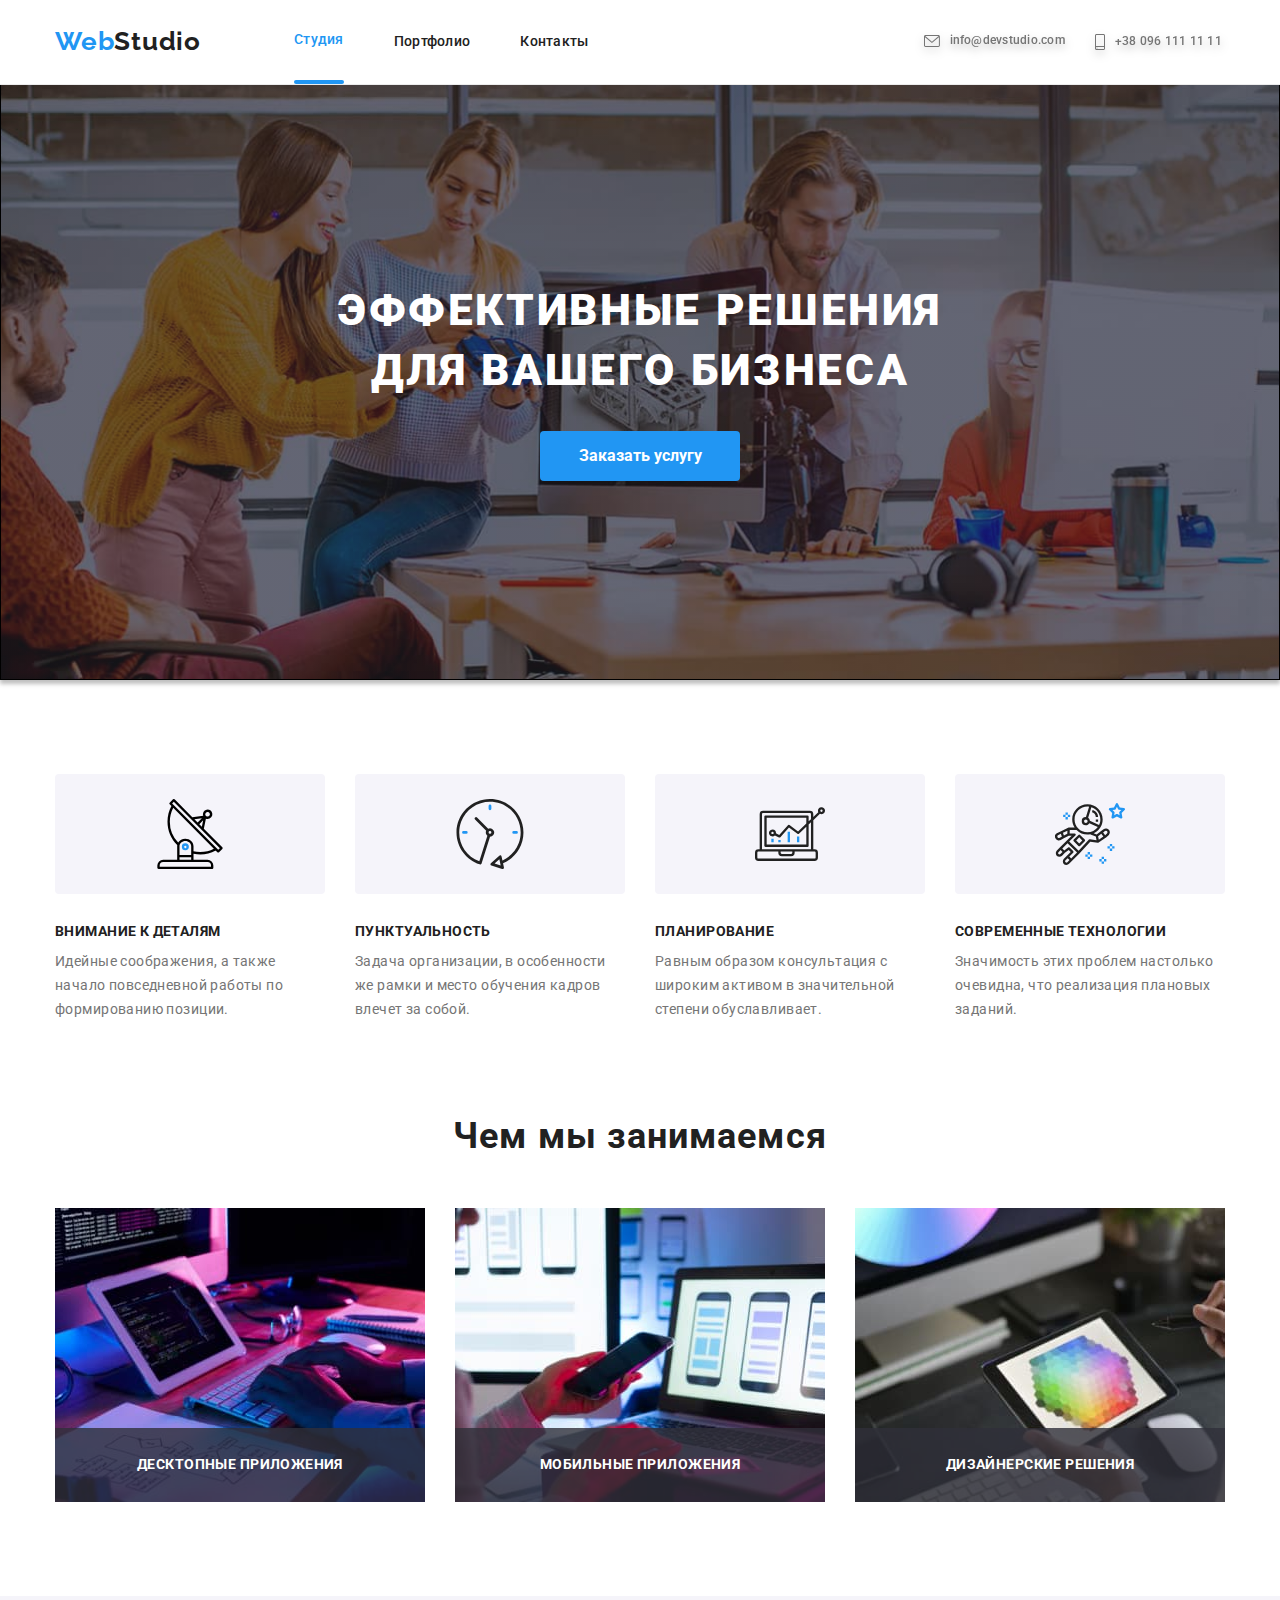
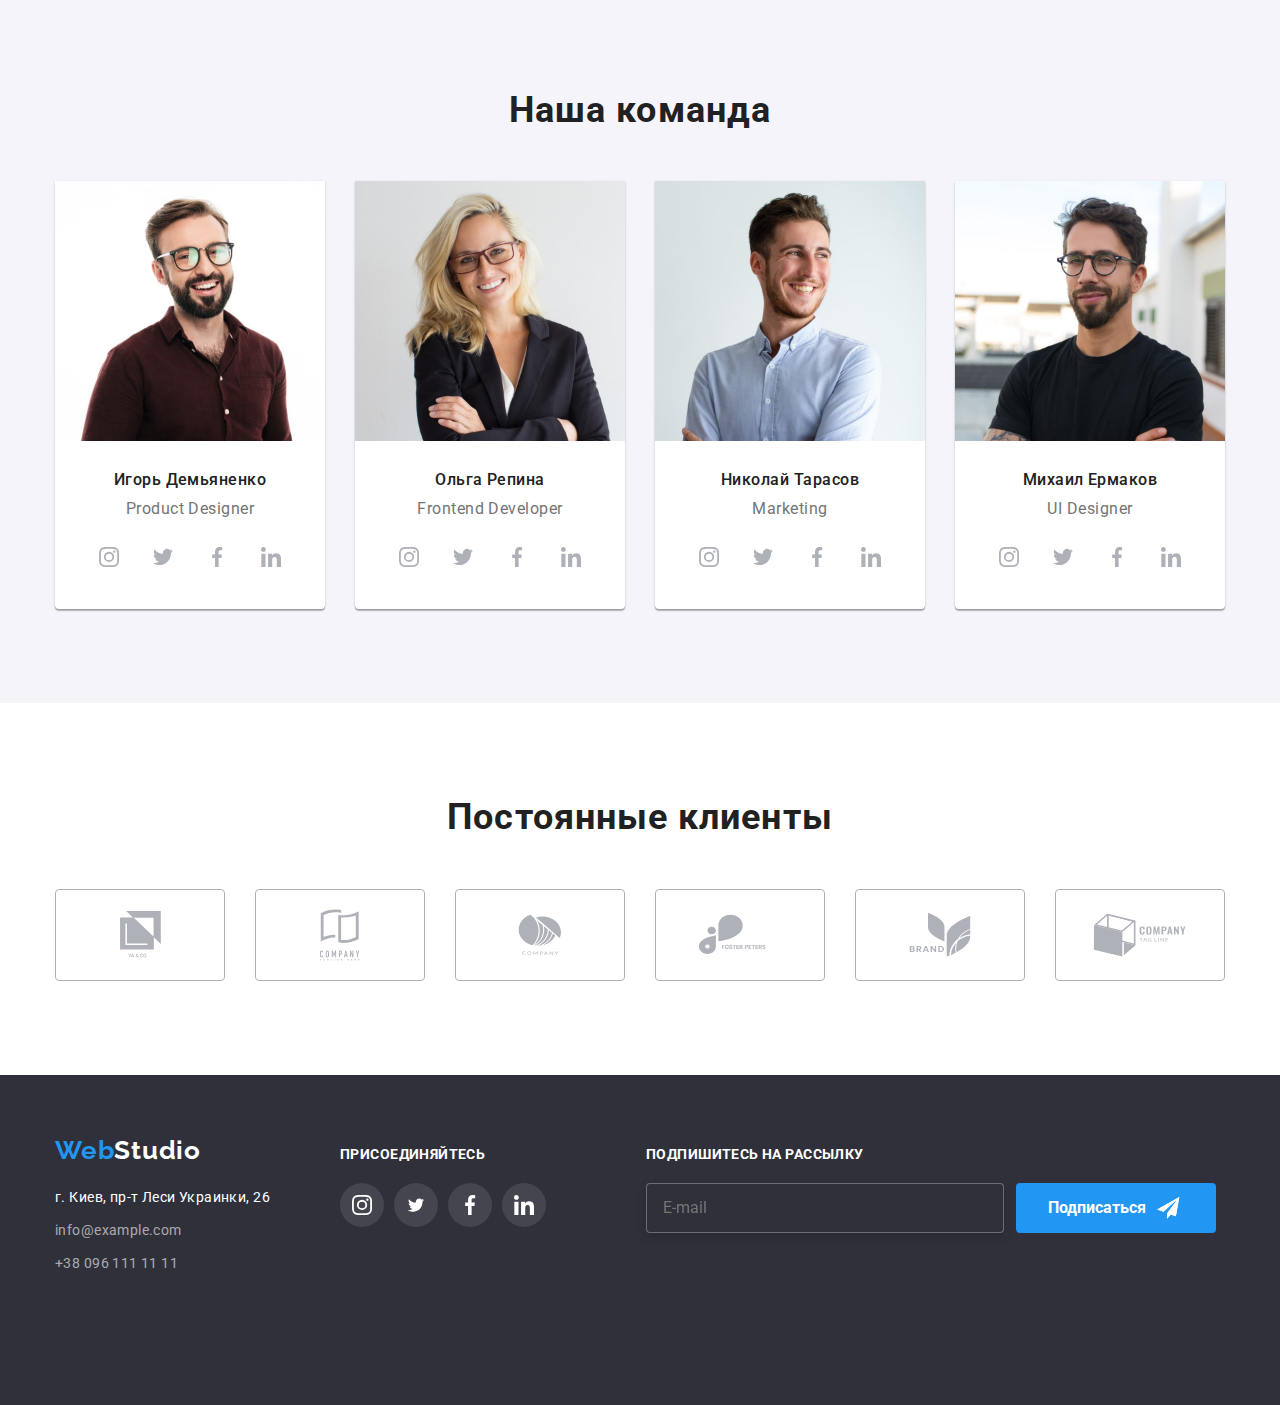
==== commit 54f89fc5: "зробив модальне вікно" ====
--- a/index.html
+++ b/index.html
@@ -19,67 +19,130 @@
   </head>
   <body>
     <!--логотип сайту-->
-    <!-- <header class="page-header"> -->
-    <!-- <div class="container page-header--global">
-        <nav class="page-header__site-nav">
+    <header class="page-header">
+      <div class="container page-header--global">
+        <div class="close_image">
+          <nav class="page-header__site-nav">
+            <a href="index.html" class="page-header__logo"
+              ><span class="page-header__logo--accent">Web</span>Studio</a
+            >
+
+            <!--навігація на сторінки-->
+
+            <ul class="nav-link">
+              <li class="nav-link__header nav-link--current">
+                <a
+                  class="nav-link__navigation nav-link--current"
+                  href="index.html"
+                  >Студия</a
+                >
+              </li>
+
+              <li class="nav-link__header">
+                <a class="nav-link__navigation" href="./portfolio.html"
+                  >Портфолио</a
+                >
+              </li>
+
+              <li class="nav-link__header">
+                <a class="nav-link__navigation" href="">Контакты</a>
+              </li>
+            </ul>
+          </nav>
+          <ul class="mail">
+            <li class="mail__namb">
+              <a class="mail__link" href="emailto:info@devstudio.com">
+                <svg class="mail__icon" width="16" height="12">
+                  <use href="./images/icons.svg#icon-mail"></use>
+                </svg>
+                info@devstudio.com
+              </a>
+            </li>
+            <li class="mail__namb">
+              <a class="mail__link" href="tel:+380961111111">
+                <svg class="mail__icon" width="10px" height="16">
+                  <use href="./images/icons.svg#icon-smartphone"></use>
+                </svg>
+                +38 096 111 11 11</a
+              >
+            </li>
+          </ul>
+        </div>
+        <!-- мобільне меню -->
+        <div class="mobile-menu">
           <a href="index.html" class="page-header__logo"
             ><span class="page-header__logo--accent">Web</span>Studio</a
-          > -->
-    <!--навігація на сторінки-->
-    <!-- <ul class="nav-link">
-            <li class="nav-link__header nav-link--current">
-              <a
-                class="nav-link__navigation nav-link--current"
-                href="index.html"
-                >Студия</a
-              >
-            </li>
-
-            <li class="nav-link__header">
-              <a class="nav-link__navigation" href="./portfolio.html"
-                >Портфолио</a
-              >
-            </li>
-
-            <li class="nav-link__header">
-              <a class="nav-link__navigation" href="">Контакты</a>
-            </li>
-          </ul>
-        </nav>
-        <ul class="mail">
-          <li class="mail__namb">
-            <a class="mail__link" href="emailto:info@devstudio.com">
-              <svg class="mail__icon" width="16" height="12">
-                <use href="./images/icons.svg#icon-mail"></use>
+          >
+          <div class="btn-mobile">
+            <button data-modal-open1 class="btn-mobile__open" type="button">
+              <svg class="modal__icon-mobile" width="40px" height="40">
+                <use href="./images/icons.svg#icon-menu_40px-2"></use>
               </svg>
-              info@devstudio.com
-            </a>
-          </li>
-          <li class="mail__namb">
-            <a class="mail__link" href="tel:+380961111111">
-              <svg class="mail__icon" width="10px" height="16">
-                <use href="./images/icons.svg#icon-smartphone"></use>
-              </svg>
-              +38 096 111 11 11</a
-            >
-          </li>
-        </ul>
+            </button>
+          </div>
+          <div data-modal3 class="backdrop is-hidden4">
+            <div class="mod">
+              <button data-modal-close2 class="btn-mobile__open" type="button">
+                <svg class="modal__icon-mobile" width="40px" height="40">
+                  <use href="./images/icons.svg#icon-closeD_40px-1"></use>
+                </svg>
+              </button>
+              <ul class="mobile">
+                <li class="mobile-menu__item">
+                  <a href="" class="mobile-menu__link">Студия </a>
+                </li>
+                <li class="mobile-menu__item">
+                  <a href="" class="mobile-menu__link">Портфолио</a>
+                </li>
+                <li class="mobile-menu__item">
+                  <a href="" class="mobile-menu__link">Контакты</a>
+                </li>
+              </ul>
+              <ul class="mobile-menu__contatcts">
+                <li class="mobile-menu__item">
+                  <a href="tel:+380961111111" class="mobile-menu__link"
+                    >+38 096 111 11 11</a
+                  >
+                </li>
+                <li class="mobile-menu__item">
+                  <a href="mailto:info@devstudio.com" class="mobile-menu__link"
+                    >info@devstudio.com</a
+                  >
+                </li>
+              </ul>
+              <ul class="mobile-menu__socials">
+                <li class="mobile-menu__item">
+                  <a href="" class="mobile-menu__link">Instagram </a>
+                </li>
+                <li class="mobile-menu__item">
+                  <a href="" class="mobile-menu__link">Twitter</a>
+                </li>
+                <li class="mobile-menu__item">
+                  <a href="" class="mobile-menu__link">Facebook</a>
+                </li>
+                <li class="mobile-menu__item">
+                  <a href="" class="mobile-menu__link">LinkedIn</a>
+                </li>
+              </ul>
+            </div>
+          </div>
+        </div>
       </div>
-    </header> -->
+    </header>
     <main>
       <!--заголовок-->
 
-      <!-- <section class="hero"> -->
-      <!-- <div class="container">
+      <section class="hero">
+        <div class="container">
           <h1 class="hero__title">
             ЭФФЕКТИВНЫЕ РЕШЕНИЯ <br />ДЛЯ ВАШЕГО БИЗНЕСА
           </h1>
           <button data-modal-open class="hero__button-one" name="button">
             Заказать услугу
-          </button> -->
-      <!-- </div> -->
-      <!-- модалка -->
-      <!-- <div data-modal class="backdrop is-hidden">
+          </button>
+        </div>
+        <!-- модалка -->
+        <div data-modal class="backdrop is-hidden">
           <div class="modal">
             <button data-modal-close class="modal__script" type="button">
               <svg class="modal__icon-close" width="11px" height="11">
@@ -156,8 +219,8 @@
               </div>
             </form>
           </div>
-        </div> -->
-      <!-- </section> -->
+        </div>
+      </section>
 
       <!--особливості-->
       <section class="section-feauture">
@@ -564,6 +627,7 @@
         </div>
       </div>
     </footer>
+    <script src="./js/menu.js"></script>
     <script src="./js/modal.js"></script>
   </body>
 </html>
--- a/css/main.min.css
+++ b/css/main.min.css
@@ -1,2 +1,2 @@
-:root{--primary-text-color: #212121;--primary-touch-color: #2196f3;--primary-button-text-color: #ffffff;--primary-background-color: #f5f4fa;--primary-text-p-color: #757575;--primary-futer-color: #2f303a;--transition: cubic-bezier(0.4, 0, 0.2, 1) 250ms;--items: 1;--indent: 30px}body{margin-top:80px;font-family:Roboto, sans-serif;color:var(--primary-text-color)}main{display:block}ul{list-style:none;margin:0px;padding:0px}a{text-decoration:none}h1,h2,h3,h4{margin:0px}p{margin:0px}img{display:block;max-width:100%;height:auto}.container{width:1200px;padding-left:15px;padding-right:15px;margin-left:auto;margin-right:auto}@media screen and (min-width: 320px){.container{width:320px}}@media screen and (min-width: 480px){.container{width:480px}}@media screen and (min-width: 768px){.container{width:768px}}@media screen and (min-width: 1200px){.container{width:1200px}}.item-keys__shadow{display:none;text-align:center}.footer-sub__btn{-webkit-box-orient:vertical;-webkit-box-direction:normal;-ms-flex-direction:column;flex-direction:column;left:40px;-webkit-transition:var(--transition);transition:var(--transition);border-width:0px;display:inline-block;padding:10px 32px;border-radius:4px;min-width:200px;font-family:inherit;background-color:var(--primary-touch-color);color:var(--primary-button-text-color);cursor:pointer;font-style:normal;font-weight:700;font-size:16px;line-height:1.87;margin:0}.hero__button-one{-webkit-transition:var(--transition);transition:var(--transition);border-width:0px;display:inline-block;padding:10px 32px;border-radius:4px;min-width:200px;text-align:center;font-family:inherit;background-color:var(--primary-touch-color);color:var(--primary-button-text-color);cursor:pointer;font-style:normal;font-weight:700;font-size:16px;line-height:1.87}.item-keys__buttons{-webkit-transition:var(--transition);transition:var(--transition);border-radius:4px;padding:6px 22px;display:inline-block;min-width:73px;text-align:center;font-family:inherit;border:none;background-color:var(--primary-background-color);cursor:pointer;font-style:normal;font-weight:500;font-size:16px;line-height:1.62}.modal__script{top:8px;right:8px;position:absolute;cursor:pointer;width:30px;height:30px;background:var(--primary-button-text-color);border:1px solid rgba(0,0,0,0.1);-webkit-transition:var(--transition);transition:var(--transition);border-radius:50%}.feauture__item{-ms-flex-preferred-size:calc((100% - var(--indent) * (var(--items) - 1)) / var(--items));flex-basis:calc((100% - var(--indent) * (var(--items) - 1)) / var(--items))}.hero__button-one:hover,.hero__button-one:focus{background:#188ce8;-webkit-box-shadow:0px 4px 4px rgba(0,0,0,0.15);box-shadow:0px 4px 4px rgba(0,0,0,0.15);border-radius:4px}.item-keys__buttons:hover,.item-keys__buttons:focus{-webkit-box-shadow:0px 3px 1px rgba(0,0,0,0.1),0px 1px 2px rgba(0,0,0,0.08),0px 2px 2px rgba(0,0,0,0.12);box-shadow:0px 3px 1px rgba(0,0,0,0.1),0px 1px 2px rgba(0,0,0,0.08),0px 2px 2px rgba(0,0,0,0.12);background-color:var(--primary-touch-color);color:var(--primary-button-text-color)}.modal__script:hover,.modal__script:focus{fill:var(--primary-touch-color)}.modal__script .modal__icon-close{color:#000000;background:var(--primary-button-text-color)}.footer-sub__btn:hover,.footer-sub__btn:focus{background:#188ce8;-webkit-box-shadow:0px 4px 4px rgba(0,0,0,0.15);box-shadow:0px 4px 4px rgba(0,0,0,0.15);border-radius:4px}.backdrop.is-hidden{opacity:0;visibility:hidden;pointer-events:none}.backdrop.is-hidden .modal{-webkit-transition:var(--transition);transition:var(--transition);-webkit-transform:translate(-50%, -50%) scale(1.1);transform:translate(-50%, -50%) scale(1.1)}.backdrop{z-index:3;position:fixed;top:0;left:0;width:100%;height:100%;background-color:rgba(0,0,0,0.2);-webkit-transition:var(--transition);transition:var(--transition)}.modal{opacity:1;position:absolute;top:50%;left:50%;padding:40px;min-width:530px;min-height:584px;-webkit-transform:translate(-50%, -50%) scale(1);transform:translate(-50%, -50%) scale(1);background:var(--primary-button-text-color);-webkit-box-shadow:0px 1px 3px rgba(0,0,0,0.12),0px 1px 1px rgba(0,0,0,0.14),0px 2px 1px rgba(0,0,0,0.2);box-shadow:0px 1px 3px rgba(0,0,0,0.12),0px 1px 1px rgba(0,0,0,0.14),0px 2px 1px rgba(0,0,0,0.2);border-radius:4px;-webkit-transition:var(--transition);transition:var(--transition)}.modal .modal__text{top:51px;left:40px;margin-bottom:12px;color:var(--primary-text-color);text-align:center;font-weight:700;font-size:20px;line-height:1.15;letter-spacing:.03em}.modal__tupe{top:79px;left:41px;position:absolute;display:-webkit-box;display:-ms-flexbox;display:flex}.modal__tupe .modal__box{position:relative;cursor:pointer;display:-webkit-box;display:-ms-flexbox;display:flex;-webkit-box-orient:vertical;-webkit-box-direction:normal;-ms-flex-direction:column;flex-direction:column;text-align:left;margin-bottom:10px}.modal__tupe .modal__box label{color:var(--primary-text-p-color);cursor:pointer;margin-bottom:4px;border-radius:4px;font-weight:400;font-size:12px;line-height:1.16;letter-spacing:.01em}.modal__tupe .modal__box input:hover,.modal__tupe .modal__box input:focus{outline:none;border:1px solid var(--primary-touch-color);border-radius:4px}.modal__tupe .modal__name-holder{text-align:left;display:inline-block;margin-bottom:4px;font-weight:400;font-size:12px;line-height:1.17;letter-spacing:.01em;color:var(--primary-text-p-color)}.modal__tupe .modal__name{-webkit-transition:var(--transition);transition:var(--transition);cursor:pointer;padding-left:42px;border:1px solid rgba(33,33,33,0.2);border-radius:4px;width:448px;height:40px}.modal__tupe .modal__icon{-webkit-transition:var(--transition);transition:var(--transition);color:var(--primary-text-color);fill:currentColor;z-index:5;top:50%;left:15px;position:absolute}.modal__tupe .modal__box:focus-within .modal__icon{color:var(--primary-touch-color)}.modal__comment{resize:none;-webkit-transition:var(--transition);transition:var(--transition);outline:none;cursor:pointer;padding:12px 16px;width:448px;height:120px;border:1px solid rgba(33,33,33,0.2);border-radius:4px;font-weight:400;font-size:14px;line-height:1.14;letter-spacing:.01em}.modal__comment .modal__comment:hover,.modal__comment .modal__comment:focus{border:1px solid #2196f3;border-radius:4px}.modal__comment textarea::-webkit-input-placeholder{color:rgba(117,117,117,0.5)}.modal__comment textarea:-ms-input-placeholder{color:rgba(117,117,117,0.5)}.modal__comment textarea::-ms-input-placeholder{color:rgba(117,117,117,0.5)}.modal__comment textarea::placeholder{color:rgba(117,117,117,0.5)}.line.modal--last{margin-bottom:20px}.agreement{margin-bottom:30px;cursor:pointer;display:-webkit-box;display:-ms-flexbox;display:flex;-webkit-box-align:center;-ms-flex-align:center;align-items:center;-webkit-box-pack:center;-ms-flex-pack:center;justify-content:center;position:relative;color:var(--primary-text-p-color);font-weight:400;font-size:14px;line-height:1.71;letter-spacing:.03em}.agreement__container{display:block;-webkit-box-align:center;-ms-flex-align:center;align-items:center;-webkit-box-pack:center;-ms-flex-pack:center;justify-content:center;position:relative;width:16px;height:15px;margin-right:8px;cursor:pointer;margin-right:7px}.agreement__checkbox{-webkit-transition:var(--transition);transition:var(--transition);position:absolute;-webkit-appearance:none;-moz-appearance:none;appearance:none;position:absolute}.agreement__checkbox:checked+.agreement__icon{fill:var(--primary-touch-color);opacity:1}.agreement__checkbox:hover ~ .agreement__unchecked,.agreement__checkbox:focus ~ .agreement__unchecked{border:2px solid var(--primary-touch-color)}.agreement__checkbox:checked ~ .agreement__unchecked{opacity:0}.agreement__icon{-webkit-transition:var(--transition);transition:var(--transition);top:0;left:0;position:absolute;opacity:0;width:16px;height:15px}.agreement__icon:hover,.agreement__icon:focus{border:2px solid var(--primary-touch-color)}.agreement .agreement__unchecked{opacity:1;top:0;left:0;position:absolute;display:inline-block;width:16px;height:15px;border:2px solid var(--primary-text-color);-webkit-box-shadow:0px 4px 4px rgba(0,0,0,0.25);box-shadow:0px 4px 4px rgba(0,0,0,0.25);border-radius:2px;background-color:var(--primary-button-text-color);-webkit-transition:var(--transition);transition:var(--transition)}.agreement__link{margin-left:5px;color:var(--primary-touch-color);-webkit-text-decoration-line:underline;text-decoration-line:underline}.hero{background-color:#c4c4c4;max-width:1600px;height:600px;margin-left:auto;margin-right:auto;padding-top:200px;padding-bottom:200px;text-align:center;-webkit-box-shadow:0px 4px 4px rgba(0,0,0,0.25);box-shadow:0px 4px 4px rgba(0,0,0,0.25);border:1px solid #000000;-webkit-box-sizing:border-box;box-sizing:border-box;color:var(--primary-button-text-color);background-size:cover;background-position:center;background-image:-webkit-gradient(linear, left top, left bottom, from(rgba(47,48,58,0.4)), to(rgba(47,48,58,0.4))),url(../images/header.jpg);background-image:linear-gradient(rgba(47,48,58,0.4), rgba(47,48,58,0.4)),url(../images/header.jpg)}.hero__title{margin-bottom:30px;text-align:center;font-weight:900;font-size:44px;line-height:1.36;letter-spacing:.06em;text-transform:uppercase}.hero__button-one:hover{background:#188ce8;-webkit-box-shadow:0px 4px 4px rgba(0,0,0,0.15);box-shadow:0px 4px 4px rgba(0,0,0,0.15);border-radius:4px}@media screen and (min-width: 480px){.section-feauture{padding-top:60px;padding-bottom:60px}}@media screen and (min-width: 768px){.section-feauture{padding-top:60px;padding-bottom:60px}}@media screen and (min-width: 1200px){.section-feauture{padding-top:94px;padding-bottom:94px}}.feauture{-ms-flex-wrap:wrap;flex-wrap:wrap;gap:var(--indent);list-style:none;display:-webkit-box;display:-ms-flexbox;display:flex;-webkit-box-align:none;-ms-flex-align:none;align-items:none}@media screen and (min-width: 480px){.feauture__item{--items: 1}}@media screen and (min-width: 768px){.feauture__item{--items: 2}}@media screen and (min-width: 1200px){.feauture__item{--items: 4}}.feauture__group{display:-webkit-box;display:-ms-flexbox;display:flex;-webkit-box-align:center;-ms-flex-align:center;align-items:center;-webkit-box-pack:center;-ms-flex-pack:center;justify-content:center;height:120px;margin-left:30px;margin-bottom:30px;border-radius:4px;background-color:var(--primary-background-color)}.feauture__group:first-child{margin-left:0px}.feauture__caption{margin-bottom:10px;font-style:normal;font-weight:700;font-size:14px;line-height:1.14;letter-spacing:.03em;color:var(--primary-text-color)}@media screen and (min-width: 480px){.feauture__caption{text-align:center}}@media screen and (min-width: 768px){.feauture__caption{text-align:left}}@media screen and (min-width: 1200px){.feauture__caption{text-align:left}}.feauture__text{font-weight:400;font-size:14px;line-height:1.71;letter-spacing:.03em;color:var(--primary-text-p-color)}.company{padding-bottom:94px}@media screen and (min-width: 480px){.company{display:none}}@media screen and (min-width: 768px){.company{display:none}}@media screen and (min-width: 1200px){.company{display:block}}.company__title{margin-bottom:50px;color:var(--primary-text-color);font-weight:700;font-size:36px;line-height:1.16;letter-spacing:.03em;text-align:center}.company__item{list-style:none;display:-webkit-box;display:-ms-flexbox;display:flex;-webkit-box-align:none;-ms-flex-align:none;align-items:none}.company__item .company__group{margin-left:30px;position:relative}.company__item .company__group:first-child{margin-left:0px}.company__item .company__tumb{position:absolute;display:-webkit-box;display:-ms-flexbox;display:flex;-webkit-box-align:center;-ms-flex-align:center;align-items:center;-webkit-box-pack:center;-ms-flex-pack:center;justify-content:center;font-weight:700;font-size:14px;line-height:1.14;letter-spacing:.03em;text-transform:uppercase;text-align:center;bottom:0;left:0;width:100%;height:25%;color:var(--primary-button-text-color);background-color:rgba(47,48,58,0.8)}.team{display:block;-ms-flex-wrap:wrap;flex-wrap:wrap;background-color:var(--primary-background-color)}@media screen and (min-width: 480px){.team{padding-top:60px;padding-bottom:60px}}@media screen and (min-width: 1200px){.team{padding-top:94px;padding-bottom:94px}}.team .team__title{margin-bottom:50px;color:var(--primary-text-color);text-align:center;font-weight:700;font-size:36px;line-height:1.16;letter-spacing:.03em}.team .team__item{display:-webkit-box;display:-ms-flexbox;display:flex;-ms-flex-wrap:wrap;flex-wrap:wrap;gap:30px}.team .team__group{background:var(--primary-button-text-color);list-style:none;overflow:hidden;-webkit-box-shadow:0px 1px 3px rgba(0,0,0,0.12),0px 1px 1px rgba(0,0,0,0.14),0px 2px 1px rgba(0,0,0,0.2);box-shadow:0px 1px 3px rgba(0,0,0,0.12),0px 1px 1px rgba(0,0,0,0.14),0px 2px 1px rgba(0,0,0,0.2);border-radius:0px 0px 4px 4px}@media screen and (min-width: 480px){.team .team__group{width:calc((100% - 30px) / 1)}}@media screen and (min-width: 768px){.team .team__group{width:calc((100% - 30px) / 2)}}@media screen and (min-width: 1200px){.team .team__group{width:calc((100% - 90px) / 4)}}.team .team__group:nth-child(1){margin-left:0px}.team .team__text{padding:30px 30px;-webkit-box-sizing:border-box;box-sizing:border-box;text-align:center}.team .team__text .team__name{margin-bottom:10px;color:var(--primary-text-color);font-style:normal;font-weight:500;font-size:16px;line-height:1.18;letter-spacing:.03em}.team .team__text .team__profession{margin-bottom:16px;font-weight:400;font-size:16px;line-height:1.18;letter-spacing:.03em;color:var(--primary-text-p-color)}.team-social{list-style:none;display:-webkit-box;display:-ms-flexbox;display:flex;-webkit-box-align:none;-ms-flex-align:none;align-items:none;-webkit-box-pack:center;-ms-flex-pack:center;justify-content:center}.team-social__item{margin-left:10px;border-radius:50%}.team-social__item:first-child{margin-left:0px}.team-social__link{-webkit-transition:var(--transition);transition:var(--transition);border-radius:50%;display:-webkit-box;display:-ms-flexbox;display:flex;-webkit-box-align:center;-ms-flex-align:center;align-items:center;-webkit-box-pack:center;-ms-flex-pack:center;justify-content:center;width:44px;height:44px;fill:#afb1b8}.team-social__link:hover,.team-social__link:focus{background-color:var(--primary-touch-color);fill:var(--primary-button-text-color)}.section-clients{background-color:var(--primary-button-text-color)}@media screen and (min-width: 480px){.section-clients{padding-top:60px;padding-bottom:60px}}@media screen and (min-width: 1200px){.section-clients{padding-top:94px;padding-bottom:94px}}.section-clients .clients__title{color:var(--primary-text-color);text-align:center}@media screen and (min-width: 480px){.section-clients .clients__title{margin-bottom:30px;font-weight:700;font-size:28px;line-height:1.17;letter-spacing:.03em}}@media screen and (min-width: 1200px){.section-clients .clients__title{margin-bottom:50px;font-weight:700;font-size:36px;line-height:1.16;letter-spacing:.03em}}.client-item{list-style:none;display:-webkit-box;display:-ms-flexbox;display:flex;-webkit-box-align:none;-ms-flex-align:none;align-items:none;-ms-flex-wrap:wrap;flex-wrap:wrap;gap:30px;-webkit-box-pack:center;-ms-flex-pack:center;justify-content:center}.client-item .client-item__link{display:-webkit-box;display:-ms-flexbox;display:flex;-webkit-box-align:center;-ms-flex-align:center;align-items:center;-webkit-box-pack:center;-ms-flex-pack:center;justify-content:center;fill:#afb1b8;height:92px;border:1px solid #afb1b8;border-radius:4px;-webkit-transition:var(--transition);transition:var(--transition)}@media screen and (min-width: 480px){.client-item .client-item__link{width:210px}}@media screen and (min-width: 768px){.client-item .client-item__link{width:226px}}@media screen and (min-width: 1200px){.client-item .client-item__link{width:170px}}.client-item .client-item__link:hover,.client-item .client-item__link:focus{fill:var(--primary-touch-color);border-color:var(--primary-touch-color)}.footer{background-color:var(--primary-futer-color);padding-top:60px;padding-bottom:60px}@media screen and (min-width: 480px){.footer{text-align:center}}.footer__box{margin-bottom:60px}@media screen and (min-width: 1200px){.footer__box{text-align:start}}.logo-two{color:var(--primary-button-text-color)}.footer__logo{display:inline-block;margin-bottom:20px;font-family:"Raleway";font-weight:700;font-size:26px;line-height:1.19;letter-spacing:0.03em;color:var(--primary-touch-color);text-decoration:none}.footer--burnt{list-style:none;display:-webkit-box;display:-ms-flexbox;display:flex;-webkit-box-align:baseline;-ms-flex-align:baseline;align-items:baseline}@media screen and (min-width: 480px){.footer--burnt{-webkit-box-orient:vertical;-webkit-box-direction:normal;-ms-flex-direction:column;flex-direction:column;-webkit-box-align:center;-ms-flex-align:center;align-items:center}}@media screen and (min-width: 768px){.footer--burnt{-ms-flex-wrap:wrap;flex-wrap:wrap;-webkit-box-orient:horizontal;-webkit-box-direction:normal;-ms-flex-direction:row;flex-direction:row;-webkit-box-align:baseline;-ms-flex-align:baseline;align-items:baseline}}@media screen and (min-width: 1200px){.footer--burnt{-webkit-box-pack:justify;-ms-flex-pack:justify;justify-content:space-between}}.footer__map{margin-bottom:9px}.footer__map .footer__googl{-webkit-transition:var(--transition);transition:var(--transition);color:var(--primary-button-text-color);font-style:normal;text-decoration:none;font-weight:400;font-size:14px;line-height:1.71;letter-spacing:.03em}.footer__map .footer__googl:hover,.footer__map .footer__googl:focus{color:var(--primary-touch-color)}.footer__connection{margin-bottom:9px}.footer__connection .footer__connection:last-child{margin-bottom:0px}.footer__connection .footer__contakt{-webkit-transition:var(--transition);transition:var(--transition);font-style:normal;font-weight:400;font-size:14px;line-height:1.71;letter-spacing:.03em;color:rgba(255,255,255,0.6);text-decoration:none}.footer__connection .footer__contakt:hover,.footer__connection .footer__contakt:focus{color:var(--primary-touch-color)}.footer-social{padding-top:12px;-webkit-box-orient:vertical;-webkit-box-direction:normal;-ms-flex-direction:column;flex-direction:column}@media screen and (min-width: 480px){.footer-social{margin-bottom:60px}}@media screen and (min-width: 768px){.footer-social{margin-left:auto;text-align:center}}@media screen and (min-width: 1200px){.footer-social{margin-left:70px;text-align:left}}.footer-social .footer-social__text{color:var(--primary-button-text-color);font-style:normal;font-weight:700;font-size:14px;line-height:1.14;letter-spacing:.03em;text-transform:uppercase;margin-bottom:20px}.footer-social__meta{list-style:none;display:-webkit-box;display:-ms-flexbox;display:flex;-webkit-box-align:none;-ms-flex-align:none;align-items:none}.footer-social__meta .footer-social__item{margin-left:10px}.footer-social__meta .footer-social__item:first-child{margin-left:0px}.footer-social__meta .footer-social__link{display:-webkit-box;display:-ms-flexbox;display:flex;-webkit-box-align:center;-ms-flex-align:center;align-items:center;-webkit-box-pack:center;-ms-flex-pack:center;justify-content:center;-webkit-transition:var(--transition);transition:var(--transition);border-radius:50%;width:44px;height:44px;fill:var(--primary-button-text-color);background:rgba(255,255,255,0.1)}.footer-social__meta .footer-social__link:hover,.footer-social__meta .footer-social__link:focus{background-color:var(--primary-touch-color);fill:var(--primary-button-text-color)}.footer-sub{padding-top:12px;-webkit-box-orient:vertical;-webkit-box-direction:normal;-ms-flex-direction:column;flex-direction:column;-webkit-box-align:end;-ms-flex-align:end;align-items:flex-end;list-style:none;display:-webkit-box;display:-ms-flexbox;display:flex;-webkit-box-align:none;-ms-flex-align:none;align-items:none}@media screen and (min-width: 480px){.footer-sub{-webkit-box-align:center;-ms-flex-align:center;align-items:center}}@media screen and (min-width: 768px){.footer-sub{margin-left:auto;margin-right:auto}}@media screen and (min-width: 1200px){.footer-sub{margin-left:100px;-webkit-box-align:start;-ms-flex-align:start;align-items:flex-start}}.footer-sub .footer-sub__tekst{color:var(--primary-button-text-color);font-style:normal;font-weight:700;font-size:14px;line-height:1.14;letter-spacing:.03em;text-transform:uppercase;margin-bottom:20px}.footer-sub .footer-sub__subscribe{list-style:none;display:-webkit-box;display:-ms-flexbox;display:flex;-webkit-box-align:center;-ms-flex-align:center;align-items:center}@media screen and (min-width: 480px){.footer-sub .footer-sub__subscribe{-webkit-box-orient:vertical;-webkit-box-direction:normal;-ms-flex-direction:column;flex-direction:column}}@media screen and (min-width: 1200px){.footer-sub .footer-sub__subscribe{-webkit-box-orient:horizontal;-webkit-box-direction:normal;-ms-flex-direction:row;flex-direction:row;-webkit-box-align:baseline;-ms-flex-align:baseline;align-items:baseline}}.footer-sub .footer-sub__form{font-size:16px;line-height:1.25;color:var(--primary-button-text-color);padding-left:16px;margin-right:12px;height:50px;border:1px solid rgba(255,255,255,0.3);-webkit-filter:drop-shadow(0px 4px 4px rgba(0,0,0,0.15));filter:drop-shadow(0px 4px 4px rgba(0,0,0,0.15));border-radius:4px;background-color:var(--primary-futer-color)}@media screen and (min-width: 480px){.footer-sub .footer-sub__form{width:450px;margin-bottom:20px}}@media screen and (min-width: 1200px){.footer-sub .footer-sub__form{width:358px}}.footer-sub .footer-sub__img-button{list-style:none;display:-webkit-box;display:-ms-flexbox;display:flex;-webkit-box-align:center;-ms-flex-align:center;align-items:center}.footer-sub .footer-sub__icon{fill:var(--primary-button-text-color);margin-left:10px}.item-keys{padding-top:94px;padding-bottom:94px;display:block;-ms-flex-wrap:wrap;flex-wrap:wrap}.item-keys .item-keys__btn{list-style:none;display:-webkit-box;display:-ms-flexbox;display:flex;-webkit-box-align:none;-ms-flex-align:none;align-items:none;-webkit-box-pack:center;-ms-flex-pack:center;justify-content:center;margin-bottom:50px}.item-keys .item-keys__buttons-portfolio{margin-left:8px}.item-keys__buttons-portfolio:first-child{margin-left:0px}.items{list-style:none;display:-webkit-box;display:-ms-flexbox;display:flex;-webkit-box-align:none;-ms-flex-align:none;align-items:none;-ms-flex-wrap:wrap;flex-wrap:wrap}.items__list{-webkit-transition:var(--transition);transition:var(--transition);cursor:pointer;border:1px solid #eeeeee;width:calc((100% - 60px) / 3);margin-right:30px;margin-bottom:30px}.items__list:hover,.items__list:focus{-webkit-box-shadow:0px 1px 1px rgba(0,0,0,0.12),0px 4px 4px rgba(0,0,0,0.06),1px 4px 6px rgba(0,0,0,0.16);box-shadow:0px 1px 1px rgba(0,0,0,0.12),0px 4px 4px rgba(0,0,0,0.06),1px 4px 6px rgba(0,0,0,0.16)}.items__list:nth-child(3n){margin-right:0px}.items__tumb-portfolio{overflow:hidden;position:relative}.items__tumb{padding:63px 24px;top:0;left:0;width:100%;height:100%;position:absolute;-webkit-transform:translateY(100%);transform:translateY(100%);-webkit-transition:var(--transition);transition:var(--transition);color:var(--primary-button-text-color);background-color:rgba(33,150,243,0.9);font-weight:400;font-size:18px;line-height:1.5;letter-spacing:.03em}.items__list:nth-last-child{margin-bottom:200px}.items__link:hover .items__tumb,.items__link:focus .items__tumb{-webkit-transform:translateY(0);transform:translateY(0)}.items-lable{padding:20px 24px 20px 24px;text-align:initial}.items-lable__project{margin-bottom:4px;color:var(--primary-text-color);font-style:normal;font-weight:700;font-size:18px;line-height:2;letter-spacing:.06em}.items-lable__place{color:var(--primary-text-p-color);font-weight:400;font-size:16px;line-height:1.87;letter-spacing:.03em}
+:root{--primary-text-color: #212121;--primary-touch-color: #2196f3;--primary-button-text-color: #ffffff;--primary-background-color: #f5f4fa;--primary-text-p-color: #757575;--primary-futer-color: #2f303a;--transition: cubic-bezier(0.4, 0, 0.2, 1) 250ms;--items: 1;--indent: 30px}body{margin-top:80px;font-family:Roboto, sans-serif;color:var(--primary-text-color)}main{display:block}ul{list-style:none;margin:0px;padding:0px}a{text-decoration:none}h1,h2,h3,h4{margin:0px}p{margin:0px}img{display:block;max-width:100%;height:auto}.container{padding-left:15px;padding-right:15px;margin-left:auto;margin-right:auto}@media screen and (min-width: 320px){.container{width:320px}}@media screen and (min-width: 480px){.container{width:480px}}@media screen and (min-width: 768px){.container{width:768px}}@media screen and (min-width: 1200px){.container{width:1200px}}.item-keys__shadow{display:none;text-align:center}.footer-sub__btn{-webkit-box-orient:vertical;-webkit-box-direction:normal;-ms-flex-direction:column;flex-direction:column;left:40px;-webkit-transition:var(--transition);transition:var(--transition);border-width:0px;display:inline-block;padding:10px 32px;border-radius:4px;min-width:200px;font-family:inherit;background-color:var(--primary-touch-color);color:var(--primary-button-text-color);cursor:pointer;font-style:normal;font-weight:700;font-size:16px;line-height:1.87;margin:0}.hero__button-one{-webkit-transition:var(--transition);transition:var(--transition);border-width:0px;display:inline-block;padding:10px 32px;border-radius:4px;min-width:200px;text-align:center;font-family:inherit;background-color:var(--primary-touch-color);color:var(--primary-button-text-color);cursor:pointer;font-style:normal;font-weight:700;font-size:16px;line-height:1.87}.item-keys__buttons{-webkit-transition:var(--transition);transition:var(--transition);border-radius:4px;padding:6px 22px;display:inline-block;min-width:73px;text-align:center;font-family:inherit;border:none;background-color:var(--primary-background-color);cursor:pointer;font-style:normal;font-weight:500;font-size:16px;line-height:1.62}.modal__script{top:8px;right:8px;position:absolute;cursor:pointer;width:30px;height:30px;background:var(--primary-button-text-color);border:1px solid rgba(0,0,0,0.1);-webkit-transition:var(--transition);transition:var(--transition);border-radius:50%}.feauture__item,.items__list{-ms-flex-preferred-size:calc((100% - var(--indent) * (var(--items) - 1)) / var(--items));flex-basis:calc((100% - var(--indent) * (var(--items) - 1)) / var(--items))}.hero__button-one:hover,.hero__button-one:focus{background:#188ce8;-webkit-box-shadow:0px 4px 4px rgba(0,0,0,0.15);box-shadow:0px 4px 4px rgba(0,0,0,0.15);border-radius:4px}.item-keys__buttons:hover,.item-keys__buttons:focus{-webkit-box-shadow:0px 3px 1px rgba(0,0,0,0.1),0px 1px 2px rgba(0,0,0,0.08),0px 2px 2px rgba(0,0,0,0.12);box-shadow:0px 3px 1px rgba(0,0,0,0.1),0px 1px 2px rgba(0,0,0,0.08),0px 2px 2px rgba(0,0,0,0.12);background-color:var(--primary-touch-color);color:var(--primary-button-text-color)}.modal__script:hover,.modal__script:focus{fill:var(--primary-touch-color)}.modal__script .modal__icon-close{color:#000000;background:var(--primary-button-text-color)}.footer-sub__btn:hover,.footer-sub__btn:focus{background:#188ce8;-webkit-box-shadow:0px 4px 4px rgba(0,0,0,0.15);box-shadow:0px 4px 4px rgba(0,0,0,0.15);border-radius:4px}.page-header__logo{padding-top:24px;padding-bottom:25px;font-family:"Raleway";font-weight:700;font-size:26px;line-height:1.19;letter-spacing:.03em;color:var(--primary-text-color);text-decoration:none}.page-header__logo .page-header__logo--accent{color:var(--primary-touch-color)}.footer__logo{display:inline-block;margin-bottom:20px;font-family:"Raleway";font-weight:700;font-size:26px;line-height:1.19;letter-spacing:.03em;color:var(--primary-touch-color);text-decoration:none}.footer__logo .logo-two{color:var(--primary-button-text-color)}.mobile-menu{display:-webkit-box;display:-ms-flexbox;display:flex;-webkit-box-align:center;-ms-flex-align:center;align-items:center;position:relative}@media screen and (min-width: 480px){.mobile-menu{display:block;display:-webkit-box;display:-ms-flexbox;display:flex;-webkit-box-align:center;-ms-flex-align:center;align-items:center;position:relative;align-items:center}}@media screen and (min-width: 768px){.mobile-menu{display:none}}@media screen and (min-width: 1200px){.mobile-menu{display:none}}.btn-mobile{background-color:transparent;margin-left:250px}.btn-mobile__icon-mobile{background-color:transparent}.backdrop.is-hidden4{opacity:0;visibility:hidden;pointer-events:none}.backdrop.is-hidden4 .mod{opacity:1;-webkit-transition:var(--transition);transition:var(--transition);-webkit-transform:translate(-50%, -50%) scale(1.1);transform:translate(-50%, -50%) scale(1.1)}.mod{opacity:1;position:absolute;top:50%;left:50%;padding:40px;width:100%;max-width:530px;min-height:584px;-webkit-transform:translate(-50%, -50%) scale(1);transform:translate(-50%, -50%) scale(1);background:var(--primary-button-text-color);-webkit-box-shadow:0px 1px 3px rgba(0,0,0,0.12),0px 1px 1px rgba(0,0,0,0.14),0px 2px 1px rgba(0,0,0,0.2);box-shadow:0px 1px 3px rgba(0,0,0,0.12),0px 1px 1px rgba(0,0,0,0.14),0px 2px 1px rgba(0,0,0,0.2);border-radius:4px;-webkit-transition:var(--transition);transition:var(--transition)}.close_image{display:none}@media screen and (min-width: 480px){.close_image{display:none}}@media screen and (min-width: 768px){.close_image{display:block;display:-webkit-box;display:-ms-flexbox;display:flex;-webkit-box-align:center;-ms-flex-align:center;align-items:center}}@media screen and (min-width: 1200px){.close_image{display:block;display:-webkit-box;display:-ms-flexbox;display:flex;-webkit-box-align:center;-ms-flex-align:center;align-items:center}}.page-header{z-index:2;position:fixed;width:100%;top:0%;left:0%;min-height:80px;-webkit-box-align:center;-ms-flex-align:center;align-items:center;background-color:var(--primary-button-text-color)}.container.page-header--global{list-style:none;display:-webkit-box;display:-ms-flexbox;display:flex;-webkit-box-align:center;-ms-flex-align:center;align-items:center}.page-header{border-bottom:1px solid #ececec}.page-header__site-nav{list-style:none;display:-webkit-box;display:-ms-flexbox;display:flex;-webkit-box-align:center;-ms-flex-align:center;align-items:center}.nav-link__header{margin-left:50px}.nav-link__header:first-child{margin-left:0px}.nav-link{margin-left:93px;list-style:none;display:-webkit-box;display:-ms-flexbox;display:flex;-webkit-box-align:center;-ms-flex-align:center;align-items:center}@media screen and (min-width: 768px){.nav-link{margin-left:88px}}@media screen and (min-width: 1200px){.nav-link{margin-left:93px}}.nav-link__navigation.nav-link--current{color:var(--primary-touch-color)}.nav-link__header.nav-link--current::after{content:"";background-color:var(--primary-touch-color);border-radius:2px;width:100%;height:4px;display:block}.nav-link__navigation{padding-top:32px;padding-bottom:32px;display:-webkit-box;display:-ms-flexbox;display:flex;color:var(--primary-text-color);font-style:normal;font-weight:500;font-size:14px;line-height:1.14;letter-spacing:.02em;-webkit-transition:var(--transition);transition:var(--transition)}@media screen and (min-width: 768px){.nav-link__navigation{font-weight:500;font-size:14px;line-height:1.14;letter-spacing:.02em}}@media screen and (min-width: 1200px){.nav-link__navigation{font-weight:500;font-size:14px;line-height:1.14;letter-spacing:.02em}}.nav-link__navigation:focus,.nav-link__navigation:hover{color:var(--primary-touch-color)}.mail{list-style:none;display:-webkit-box;display:-ms-flexbox;display:flex;-webkit-box-align:none;-ms-flex-align:none;align-items:none;margin-left:auto}@media screen and (min-width: 768px){.mail{list-style:none;display:-webkit-box;display:-ms-flexbox;display:flex;-webkit-box-align:none;-ms-flex-align:none;align-items:none;-webkit-box-orient:vertical;-webkit-box-direction:normal;-ms-flex-direction:column;flex-direction:column;margin-left:50px}}@media screen and (min-width: 1200px){.mail{list-style:none;display:-webkit-box;display:-ms-flexbox;display:flex;-webkit-box-align:none;-ms-flex-align:none;align-items:none;margin-left:auto;-webkit-box-orient:horizontal;-webkit-box-direction:normal;-ms-flex-direction:row;flex-direction:row;margin-left:305px}}.mail__namb{margin-left:30px}.mail__namb__namb:first-child{margin-left:0px}.mail__link{list-style:none;display:-webkit-box;display:-ms-flexbox;display:flex;-webkit-box-align:center;-ms-flex-align:center;align-items:center;font-weight:500;font-size:14px;line-height:1.14;letter-spacing:.02em;font-style:normal;text-decoration:none;color:var(--primary-text-p-color);-webkit-filter:drop-shadow(0px 4px 4px rgba(0,0,0,0.25));filter:drop-shadow(0px 4px 4px rgba(0,0,0,0.25));-webkit-transition:var(--transition);transition:var(--transition)}@media screen and (min-width: 768px){.mail__link{font-weight:500;font-size:12px;line-height:1.16;letter-spacing:.02em;padding-bottom:10px}}@media screen and (min-width: 1200px){.mail__link{padding-top:32px;padding-bottom:32px}}.mail__link:focus,.mail__link:hover{color:var(--primary-touch-color)}.mail__icon{margin-right:10px;fill:currentColor;background-size:auto}.mail__icon:hover,.mail__icon:focus{fill:currentColor}.backdrop.is-hidden{opacity:0;visibility:hidden;pointer-events:none}.backdrop.is-hidden .modal{-webkit-transition:var(--transition);transition:var(--transition);-webkit-transform:translate(-50%, -50%) scale(1.1);transform:translate(-50%, -50%) scale(1.1)}.backdrop{z-index:3;position:fixed;top:0;left:0;width:100%;height:100%;background-color:rgba(0,0,0,0.2);-webkit-transition:var(--transition);transition:var(--transition)}.modal{opacity:1;position:absolute;top:50%;left:50%;padding:40px;width:100%;max-width:530px;min-height:584px;-webkit-transform:translate(-50%, -50%) scale(1);transform:translate(-50%, -50%) scale(1);background:var(--primary-button-text-color);-webkit-box-shadow:0px 1px 3px rgba(0,0,0,0.12),0px 1px 1px rgba(0,0,0,0.14),0px 2px 1px rgba(0,0,0,0.2);box-shadow:0px 1px 3px rgba(0,0,0,0.12),0px 1px 1px rgba(0,0,0,0.14),0px 2px 1px rgba(0,0,0,0.2);border-radius:4px;-webkit-transition:var(--transition);transition:var(--transition)}@media screen and (min-width: 480px){.modal{width:100%;max-width:450px}}@media screen and (min-width: 1200px){.modal{min-width:530px}}.modal .modal__text{top:51px;left:40px;margin-bottom:12px;color:var(--primary-text-color);text-align:center;font-weight:700;font-size:20px;line-height:1.15;letter-spacing:.03em}.modal__tupe{-webkit-box-sizing:border-box;box-sizing:border-box;top:79px;left:41px;position:absolute;display:-webkit-box;display:-ms-flexbox;display:flex}@media screen and (min-width: 480px){.modal__tupe{top:79px;left:26px}}@media screen and (min-width: 1200px){.modal__tupe{-webkit-box-sizing:border-box;box-sizing:border-box;top:79px;left:41px;position:absolute;display:-webkit-box;display:-ms-flexbox;display:flex}}.modal__tupe .modal__box{position:relative;cursor:pointer;display:-webkit-box;display:-ms-flexbox;display:flex;-webkit-box-orient:vertical;-webkit-box-direction:normal;-ms-flex-direction:column;flex-direction:column;text-align:left;margin-bottom:10px}.modal__tupe .modal__box label{color:var(--primary-text-p-color);cursor:pointer;margin-bottom:4px;border-radius:4px;font-weight:400;font-size:12px;line-height:1.16;letter-spacing:.01em}.modal__tupe .modal__box input:hover,.modal__tupe .modal__box input:focus{outline:none;border:1px solid var(--primary-touch-color);border-radius:4px}.modal__tupe .modal__name-holder{text-align:left;display:inline-block;margin-bottom:4px;font-weight:400;font-size:12px;line-height:1.17;letter-spacing:.01em;color:var(--primary-text-p-color)}.modal__tupe .modal__name{-webkit-transition:var(--transition);transition:var(--transition);cursor:pointer;padding-left:42px;border:1px solid rgba(33,33,33,0.2);border-radius:4px;width:100%;width:448px;height:40px}@media screen and (min-width: 480px){.modal__tupe .modal__name{width:400px}}@media screen and (min-width: 1200px){.modal__tupe .modal__name{width:448px}}.modal__tupe .modal__icon{-webkit-transition:var(--transition);transition:var(--transition);color:var(--primary-text-color);fill:currentColor;z-index:5;top:50%;left:15px;position:absolute}.modal__tupe .modal__box:focus-within .modal__icon{color:var(--primary-touch-color)}.modal__comment{resize:none;-webkit-transition:var(--transition);transition:var(--transition);outline:none;cursor:pointer;padding:12px 16px;width:100%;width:448px;height:120px;border:1px solid rgba(33,33,33,0.2);border-radius:4px;font-weight:400;font-size:14px;line-height:1.14;letter-spacing:.01em}@media screen and (min-width: 480px){.modal__comment{width:400px}}@media screen and (min-width: 1200px){.modal__comment{width:448px}}.modal__comment .modal__comment:hover,.modal__comment .modal__comment:focus{border:1px solid #2196f3;border-radius:4px}.modal__comment textarea::-webkit-input-placeholder{color:rgba(117,117,117,0.5)}.modal__comment textarea:-ms-input-placeholder{color:rgba(117,117,117,0.5)}.modal__comment textarea::-ms-input-placeholder{color:rgba(117,117,117,0.5)}.modal__comment textarea::placeholder{color:rgba(117,117,117,0.5)}.line.modal--last{margin-bottom:20px}.agreement{margin-bottom:30px;cursor:pointer;display:-webkit-box;display:-ms-flexbox;display:flex;-webkit-box-align:center;-ms-flex-align:center;align-items:center;-webkit-box-pack:center;-ms-flex-pack:center;justify-content:center;position:relative;color:var(--primary-text-p-color);font-weight:400;font-size:14px;line-height:1.71;letter-spacing:.03em}@media screen and (min-width: 480px){.agreement{font-weight:400;font-size:12px;line-height:1.16;letter-spacing:.03em}}@media screen and (min-width: 1200px){.agreement{font-weight:400;font-size:14px;line-height:1.71;letter-spacing:.03em}}.agreement__container{display:block;-webkit-box-align:center;-ms-flex-align:center;align-items:center;-webkit-box-pack:center;-ms-flex-pack:center;justify-content:center;position:relative;width:16px;height:15px;margin-right:8px;cursor:pointer;margin-right:7px}.agreement__checkbox{-webkit-transition:var(--transition);transition:var(--transition);position:absolute;-webkit-appearance:none;-moz-appearance:none;appearance:none;position:absolute}.agreement__checkbox:checked+.agreement__icon{fill:var(--primary-touch-color);opacity:1}.agreement__checkbox:hover ~ .agreement__unchecked,.agreement__checkbox:focus ~ .agreement__unchecked{border:2px solid var(--primary-touch-color)}.agreement__checkbox:checked ~ .agreement__unchecked{opacity:0}.agreement__icon{-webkit-transition:var(--transition);transition:var(--transition);top:0;left:0;position:absolute;opacity:0;width:16px;height:15px}.agreement__icon:hover,.agreement__icon:focus{border:2px solid var(--primary-touch-color)}.agreement .agreement__unchecked{opacity:1;top:0;left:0;position:absolute;display:inline-block;width:16px;height:15px;border:2px solid var(--primary-text-color);-webkit-box-shadow:0px 4px 4px rgba(0,0,0,0.25);box-shadow:0px 4px 4px rgba(0,0,0,0.25);border-radius:2px;background-color:var(--primary-button-text-color);-webkit-transition:var(--transition);transition:var(--transition)}.agreement__link{margin-left:5px;color:var(--primary-touch-color);-webkit-text-decoration-line:underline;text-decoration-line:underline}.hero{background-color:#c4c4c4;max-width:1600px;height:600px;margin-left:auto;margin-right:auto;padding-top:200px;padding-bottom:200px;text-align:center;-webkit-box-shadow:0px 4px 4px rgba(0,0,0,0.25);box-shadow:0px 4px 4px rgba(0,0,0,0.25);border:1px solid #000000;-webkit-box-sizing:border-box;box-sizing:border-box;color:var(--primary-button-text-color);background-size:cover;background-position:center;background-image:-webkit-gradient(linear, left top, left bottom, from(rgba(47,48,58,0.4)), to(rgba(47,48,58,0.4))),url(../images/header.jpg);background-image:linear-gradient(rgba(47,48,58,0.4), rgba(47,48,58,0.4)),url(../images/header.jpg)}.hero__title{margin-bottom:30px;text-align:center}@media screen and (min-width: 480px){.hero__title{font-weight:900;font-size:26px;line-height:1.61;letter-spacing:.06em;text-transform:uppercase}}@media screen and (min-width: 1200px){.hero__title{font-weight:900;font-size:44px;line-height:1.36;letter-spacing:.06em;text-transform:uppercase}}.hero__button-one:hover{background:#188ce8;-webkit-box-shadow:0px 4px 4px rgba(0,0,0,0.15);box-shadow:0px 4px 4px rgba(0,0,0,0.15);border-radius:4px}.section-feauture{padding-top:60px;padding-bottom:60px}@media screen and (min-width: 480px){.section-feauture{padding-top:60px;padding-bottom:60px}}@media screen and (min-width: 768px){.section-feauture{padding-top:60px;padding-bottom:60px}}@media screen and (min-width: 1200px){.section-feauture{padding-top:94px;padding-bottom:94px}}.feauture{-ms-flex-wrap:wrap;flex-wrap:wrap;gap:var(--indent);list-style:none;display:-webkit-box;display:-ms-flexbox;display:flex;-webkit-box-align:none;-ms-flex-align:none;align-items:none}@media screen and (min-width: 480px){.feauture__item{--items: 1}}@media screen and (min-width: 768px){.feauture__item{--items: 2}}@media screen and (min-width: 1200px){.feauture__item{--items: 4}}.feauture__group{display:-webkit-box;display:-ms-flexbox;display:flex;-webkit-box-align:center;-ms-flex-align:center;align-items:center;-webkit-box-pack:center;-ms-flex-pack:center;justify-content:center;height:120px;margin-left:30px;margin-bottom:30px;border-radius:4px;background-color:var(--primary-background-color)}.feauture__group:first-child{margin-left:0px}.feauture__caption{margin-bottom:10px;font-style:normal;font-weight:700;font-size:14px;line-height:1.14;letter-spacing:.03em;color:var(--primary-text-color)}@media screen and (min-width: 480px){.feauture__caption{text-align:center}}@media screen and (min-width: 768px){.feauture__caption{text-align:left}}@media screen and (min-width: 1200px){.feauture__caption{text-align:left}}.feauture__text{font-weight:400;font-size:14px;line-height:1.71;letter-spacing:.03em;color:var(--primary-text-p-color)}.company{padding-bottom:94px;display:none}@media screen and (min-width: 1200px){.company{display:block}}.company__title{margin-bottom:50px;color:var(--primary-text-color);font-weight:700;font-size:36px;line-height:1.16;letter-spacing:.03em;text-align:center}.company__item{list-style:none;display:-webkit-box;display:-ms-flexbox;display:flex;-webkit-box-align:none;-ms-flex-align:none;align-items:none}.company__item .company__group{margin-left:30px;position:relative}.company__item .company__group:first-child{margin-left:0px}.company__item .company__tumb{position:absolute;display:-webkit-box;display:-ms-flexbox;display:flex;-webkit-box-align:center;-ms-flex-align:center;align-items:center;-webkit-box-pack:center;-ms-flex-pack:center;justify-content:center;font-weight:700;font-size:14px;line-height:1.14;letter-spacing:.03em;text-transform:uppercase;text-align:center;bottom:0;left:0;width:100%;height:25%;color:var(--primary-button-text-color);background-color:rgba(47,48,58,0.8)}.team{padding-top:60px;padding-bottom:60px;display:block;-ms-flex-wrap:wrap;flex-wrap:wrap;background-color:var(--primary-background-color)}@media screen and (min-width: 480px){.team{padding-top:60px;padding-bottom:60px}}@media screen and (min-width: 1200px){.team{padding-top:94px;padding-bottom:94px}}.team .team__title{margin-bottom:50px;color:var(--primary-text-color);text-align:center;font-weight:700;font-size:36px;line-height:1.16;letter-spacing:.03em}.team .team__item{display:-webkit-box;display:-ms-flexbox;display:flex;-ms-flex-wrap:wrap;flex-wrap:wrap;gap:30px}.team .team__group{background:var(--primary-button-text-color);list-style:none;overflow:hidden;-webkit-box-shadow:0px 1px 3px rgba(0,0,0,0.12),0px 1px 1px rgba(0,0,0,0.14),0px 2px 1px rgba(0,0,0,0.2);box-shadow:0px 1px 3px rgba(0,0,0,0.12),0px 1px 1px rgba(0,0,0,0.14),0px 2px 1px rgba(0,0,0,0.2);border-radius:0px 0px 4px 4px}@media screen and (min-width: 480px){.team .team__group{width:calc((100% - 30px) / 1)}}@media screen and (min-width: 768px){.team .team__group{width:calc((100% - 30px) / 2)}}@media screen and (min-width: 1200px){.team .team__group{width:calc((100% - 90px) / 4)}}.team .team__group:nth-child(1){margin-left:0px}.team .team__text{padding:30px 30px;-webkit-box-sizing:border-box;box-sizing:border-box;text-align:center}.team .team__text .team__name{margin-bottom:10px;color:var(--primary-text-color);font-style:normal;font-weight:500;font-size:16px;line-height:1.18;letter-spacing:.03em}.team .team__text .team__profession{margin-bottom:16px;font-weight:400;font-size:16px;line-height:1.18;letter-spacing:.03em;color:var(--primary-text-p-color)}.team-social{list-style:none;display:-webkit-box;display:-ms-flexbox;display:flex;-webkit-box-align:none;-ms-flex-align:none;align-items:none;-webkit-box-pack:center;-ms-flex-pack:center;justify-content:center}.team-social__item{margin-left:10px;border-radius:50%}.team-social__item:first-child{margin-left:0px}.team-social__link{-webkit-transition:var(--transition);transition:var(--transition);border-radius:50%;display:-webkit-box;display:-ms-flexbox;display:flex;-webkit-box-align:center;-ms-flex-align:center;align-items:center;-webkit-box-pack:center;-ms-flex-pack:center;justify-content:center;width:44px;height:44px;fill:#afb1b8}.team-social__link:hover,.team-social__link:focus{background-color:var(--primary-touch-color);fill:var(--primary-button-text-color)}.section-clients{padding-top:60px;padding-bottom:60px;background-color:var(--primary-button-text-color)}@media screen and (min-width: 480px){.section-clients{padding-top:60px;padding-bottom:60px}}@media screen and (min-width: 1200px){.section-clients{padding-top:94px;padding-bottom:94px}}.section-clients .clients__title{margin-bottom:30px;color:var(--primary-text-color);text-align:center}@media screen and (min-width: 480px){.section-clients .clients__title{font-weight:700;font-size:28px;line-height:1.17;letter-spacing:.03em}}@media screen and (min-width: 1200px){.section-clients .clients__title{margin-bottom:50px;font-weight:700;font-size:36px;line-height:1.16;letter-spacing:.03em}}.client-item{list-style:none;display:-webkit-box;display:-ms-flexbox;display:flex;-webkit-box-align:none;-ms-flex-align:none;align-items:none;-ms-flex-wrap:wrap;flex-wrap:wrap;gap:30px;-webkit-box-pack:center;-ms-flex-pack:center;justify-content:center}.client-item .client-item__link{min-width:106px;display:-webkit-box;display:-ms-flexbox;display:flex;-webkit-box-align:center;-ms-flex-align:center;align-items:center;-webkit-box-pack:center;-ms-flex-pack:center;justify-content:center;fill:#afb1b8;height:92px;border:1px solid #afb1b8;border-radius:4px;-webkit-transition:var(--transition);transition:var(--transition)}@media screen and (min-width: 320px){.client-item .client-item__link{width:210px}}@media screen and (min-width: 480px){.client-item .client-item__link{width:210px}}@media screen and (min-width: 768px){.client-item .client-item__link{width:226px}}@media screen and (min-width: 1200px){.client-item .client-item__link{width:170px}}.client-item .client-item__link:hover,.client-item .client-item__link:focus{fill:var(--primary-touch-color);border-color:var(--primary-touch-color)}.footer{text-align:center;background-color:var(--primary-futer-color);padding-top:60px;padding-bottom:60px}@media screen and (min-width: 480px){.footer{text-align:center}}.footer__box{margin-bottom:60px}@media screen and (min-width: 1200px){.footer__box{text-align:start}}.logo-two{color:var(--primary-button-text-color)}.footer__logo{display:inline-block;margin-bottom:20px;font-family:"Raleway";font-weight:700;font-size:26px;line-height:1.19;letter-spacing:0.03em;color:var(--primary-touch-color);text-decoration:none}.footer--burnt{-webkit-box-orient:vertical;-webkit-box-direction:normal;-ms-flex-direction:column;flex-direction:column;-webkit-box-align:center;-ms-flex-align:center;align-items:center;list-style:none;display:-webkit-box;display:-ms-flexbox;display:flex;-webkit-box-align:baseline;-ms-flex-align:baseline;align-items:baseline}@media screen and (min-width: 480px){.footer--burnt{-webkit-box-orient:vertical;-webkit-box-direction:normal;-ms-flex-direction:column;flex-direction:column;-webkit-box-align:center;-ms-flex-align:center;align-items:center}}@media screen and (min-width: 768px){.footer--burnt{-ms-flex-wrap:wrap;flex-wrap:wrap;-webkit-box-orient:horizontal;-webkit-box-direction:normal;-ms-flex-direction:row;flex-direction:row;-webkit-box-align:baseline;-ms-flex-align:baseline;align-items:baseline}}@media screen and (min-width: 1200px){.footer--burnt{-webkit-box-pack:justify;-ms-flex-pack:justify;justify-content:space-between}}.footer__map{margin-bottom:9px}.footer__map .footer__googl{-webkit-transition:var(--transition);transition:var(--transition);color:var(--primary-button-text-color);font-style:normal;text-decoration:none;font-weight:400;font-size:14px;line-height:1.71;letter-spacing:.03em}.footer__map .footer__googl:hover,.footer__map .footer__googl:focus{color:var(--primary-touch-color)}.footer__connection{margin-bottom:9px}.footer__connection .footer__connection:last-child{margin-bottom:0px}.footer__connection .footer__contakt{-webkit-transition:var(--transition);transition:var(--transition);font-style:normal;font-weight:400;font-size:14px;line-height:1.71;letter-spacing:.03em;color:rgba(255,255,255,0.6);text-decoration:none}.footer__connection .footer__contakt:hover,.footer__connection .footer__contakt:focus{color:var(--primary-touch-color)}.footer-social{margin-bottom:60px;padding-top:12px;-webkit-box-orient:vertical;-webkit-box-direction:normal;-ms-flex-direction:column;flex-direction:column}@media screen and (min-width: 480px){.footer-social{margin-bottom:60px}}@media screen and (min-width: 768px){.footer-social{margin-left:auto;text-align:center}}@media screen and (min-width: 1200px){.footer-social{margin-left:70px;text-align:left}}.footer-social .footer-social__text{color:var(--primary-button-text-color);font-style:normal;font-weight:700;font-size:14px;line-height:1.14;letter-spacing:.03em;text-transform:uppercase;margin-bottom:20px}.footer-social__meta{list-style:none;display:-webkit-box;display:-ms-flexbox;display:flex;-webkit-box-align:none;-ms-flex-align:none;align-items:none}.footer-social__meta .footer-social__item{margin-left:10px}.footer-social__meta .footer-social__item:first-child{margin-left:0px}.footer-social__meta .footer-social__link{display:-webkit-box;display:-ms-flexbox;display:flex;-webkit-box-align:center;-ms-flex-align:center;align-items:center;-webkit-box-pack:center;-ms-flex-pack:center;justify-content:center;-webkit-transition:var(--transition);transition:var(--transition);border-radius:50%;width:44px;height:44px;fill:var(--primary-button-text-color);background:rgba(255,255,255,0.1)}.footer-social__meta .footer-social__link:hover,.footer-social__meta .footer-social__link:focus{background-color:var(--primary-touch-color);fill:var(--primary-button-text-color)}.footer-sub{padding-top:12px;-webkit-box-orient:vertical;-webkit-box-direction:normal;-ms-flex-direction:column;flex-direction:column;-webkit-box-align:end;-ms-flex-align:end;align-items:flex-end;list-style:none;display:-webkit-box;display:-ms-flexbox;display:flex;-webkit-box-align:none;-ms-flex-align:none;align-items:none}@media screen and (min-width: 480px){.footer-sub{-webkit-box-align:center;-ms-flex-align:center;align-items:center}}@media screen and (min-width: 768px){.footer-sub{margin-left:auto;margin-right:auto}}@media screen and (min-width: 1200px){.footer-sub{margin-left:100px;-webkit-box-align:start;-ms-flex-align:start;align-items:flex-start}}.footer-sub .footer-sub__tekst{color:var(--primary-button-text-color);font-style:normal;font-weight:700;font-size:14px;line-height:1.14;letter-spacing:.03em;text-transform:uppercase;margin-bottom:20px}.footer-sub .footer-sub__subscribe{-webkit-box-orient:vertical;-webkit-box-direction:normal;-ms-flex-direction:column;flex-direction:column;list-style:none;display:-webkit-box;display:-ms-flexbox;display:flex;-webkit-box-align:center;-ms-flex-align:center;align-items:center}@media screen and (min-width: 480px){.footer-sub .footer-sub__subscribe{-webkit-box-orient:vertical;-webkit-box-direction:normal;-ms-flex-direction:column;flex-direction:column}}@media screen and (min-width: 1200px){.footer-sub .footer-sub__subscribe{-webkit-box-orient:horizontal;-webkit-box-direction:normal;-ms-flex-direction:row;flex-direction:row;-webkit-box-align:baseline;-ms-flex-align:baseline;align-items:baseline}}.footer-sub .footer-sub__form{width:100%;margin-bottom:20px;font-size:16px;line-height:1.25;color:var(--primary-button-text-color);padding-left:16px;margin-right:12px;height:50px;border:1px solid rgba(255,255,255,0.3);-webkit-filter:drop-shadow(0px 4px 4px rgba(0,0,0,0.15));filter:drop-shadow(0px 4px 4px rgba(0,0,0,0.15));border-radius:4px;background-color:var(--primary-futer-color)}@media screen and (min-width: 480px){.footer-sub .footer-sub__form{width:450px;margin-bottom:20px}}@media screen and (min-width: 1200px){.footer-sub .footer-sub__form{width:358px}}.footer-sub .footer-sub__img-button{list-style:none;display:-webkit-box;display:-ms-flexbox;display:flex;-webkit-box-align:center;-ms-flex-align:center;align-items:center}.footer-sub .footer-sub__icon{fill:var(--primary-button-text-color);margin-left:10px}.item-keys{padding-top:94px;padding-bottom:94px;display:block;-ms-flex-wrap:wrap;flex-wrap:wrap}.item-keys .item-keys__btn{margin-bottom:14px}@media screen and (min-width: 480px){.item-keys .item-keys__btn{display:-webkit-box;display:-ms-flexbox;display:flex;-ms-flex-wrap:wrap;flex-wrap:wrap;margin-bottom:43px}}@media screen and (min-width: 768px){.item-keys .item-keys__btn{list-style:none;display:-webkit-box;display:-ms-flexbox;display:flex;-webkit-box-align:none;-ms-flex-align:none;align-items:none;-webkit-box-pack:center;-ms-flex-pack:center;justify-content:center;margin-bottom:14px}}@media screen and (min-width: 1200px){.item-keys .item-keys__btn{margin-bottom:34px}}@media screen and (min-width: 480px){.item-keys .item-keys__btn .item-keys__buttons-portfolio{margin-left:8px;margin-bottom:21px}}@media screen and (min-width: 768px){.item-keys .item-keys__btn .item-keys__buttons-portfolio{margin-left:8px}}.item-keys .item-keys__btn__buttons-portfolio:first-child{margin-left:0px}.items{list-style:none;display:-webkit-box;display:-ms-flexbox;display:flex;-webkit-box-align:none;-ms-flex-align:none;align-items:none;gap:30px;-ms-flex-wrap:wrap;flex-wrap:wrap}.items__list{-webkit-transition:var(--transition);transition:var(--transition);cursor:pointer;border:1px solid #eeeeee}@media screen and (min-width: 480px){.items__list{--items: 1}}@media screen and (min-width: 768px){.items__list{--items: 2}}@media screen and (min-width: 1200px){.items__list{--items: 3}}.items__list:hover,.items__list:focus{-webkit-box-shadow:0px 1px 1px rgba(0,0,0,0.12),0px 4px 4px rgba(0,0,0,0.06),1px 4px 6px rgba(0,0,0,0.16);box-shadow:0px 1px 1px rgba(0,0,0,0.12),0px 4px 4px rgba(0,0,0,0.06),1px 4px 6px rgba(0,0,0,0.16)}.items__tumb-portfolio{overflow:hidden;position:relative}.items__tumb{padding:63px 24px;top:0;left:0;width:100%;height:100%;position:absolute;-webkit-transform:translateY(100%);transform:translateY(100%);-webkit-transition:var(--transition);transition:var(--transition);color:var(--primary-button-text-color);background-color:rgba(33,150,243,0.9);font-weight:400;font-size:18px;line-height:1.5;letter-spacing:.03em}.items__list:nth-last-child{margin-bottom:200px}.items__link:hover .items__tumb,.items__link:focus .items__tumb{-webkit-transform:translateY(0);transform:translateY(0)}.items-lable{padding:20px 24px 20px 24px;text-align:initial}.items-lable__project{margin-bottom:4px;color:var(--primary-text-color);font-style:normal;font-weight:700;font-size:18px;line-height:2;letter-spacing:.06em}.items-lable__place{color:var(--primary-text-p-color);font-weight:400;font-size:16px;line-height:1.87;letter-spacing:.03em}
 /*# sourceMappingURL=main.min.css.map */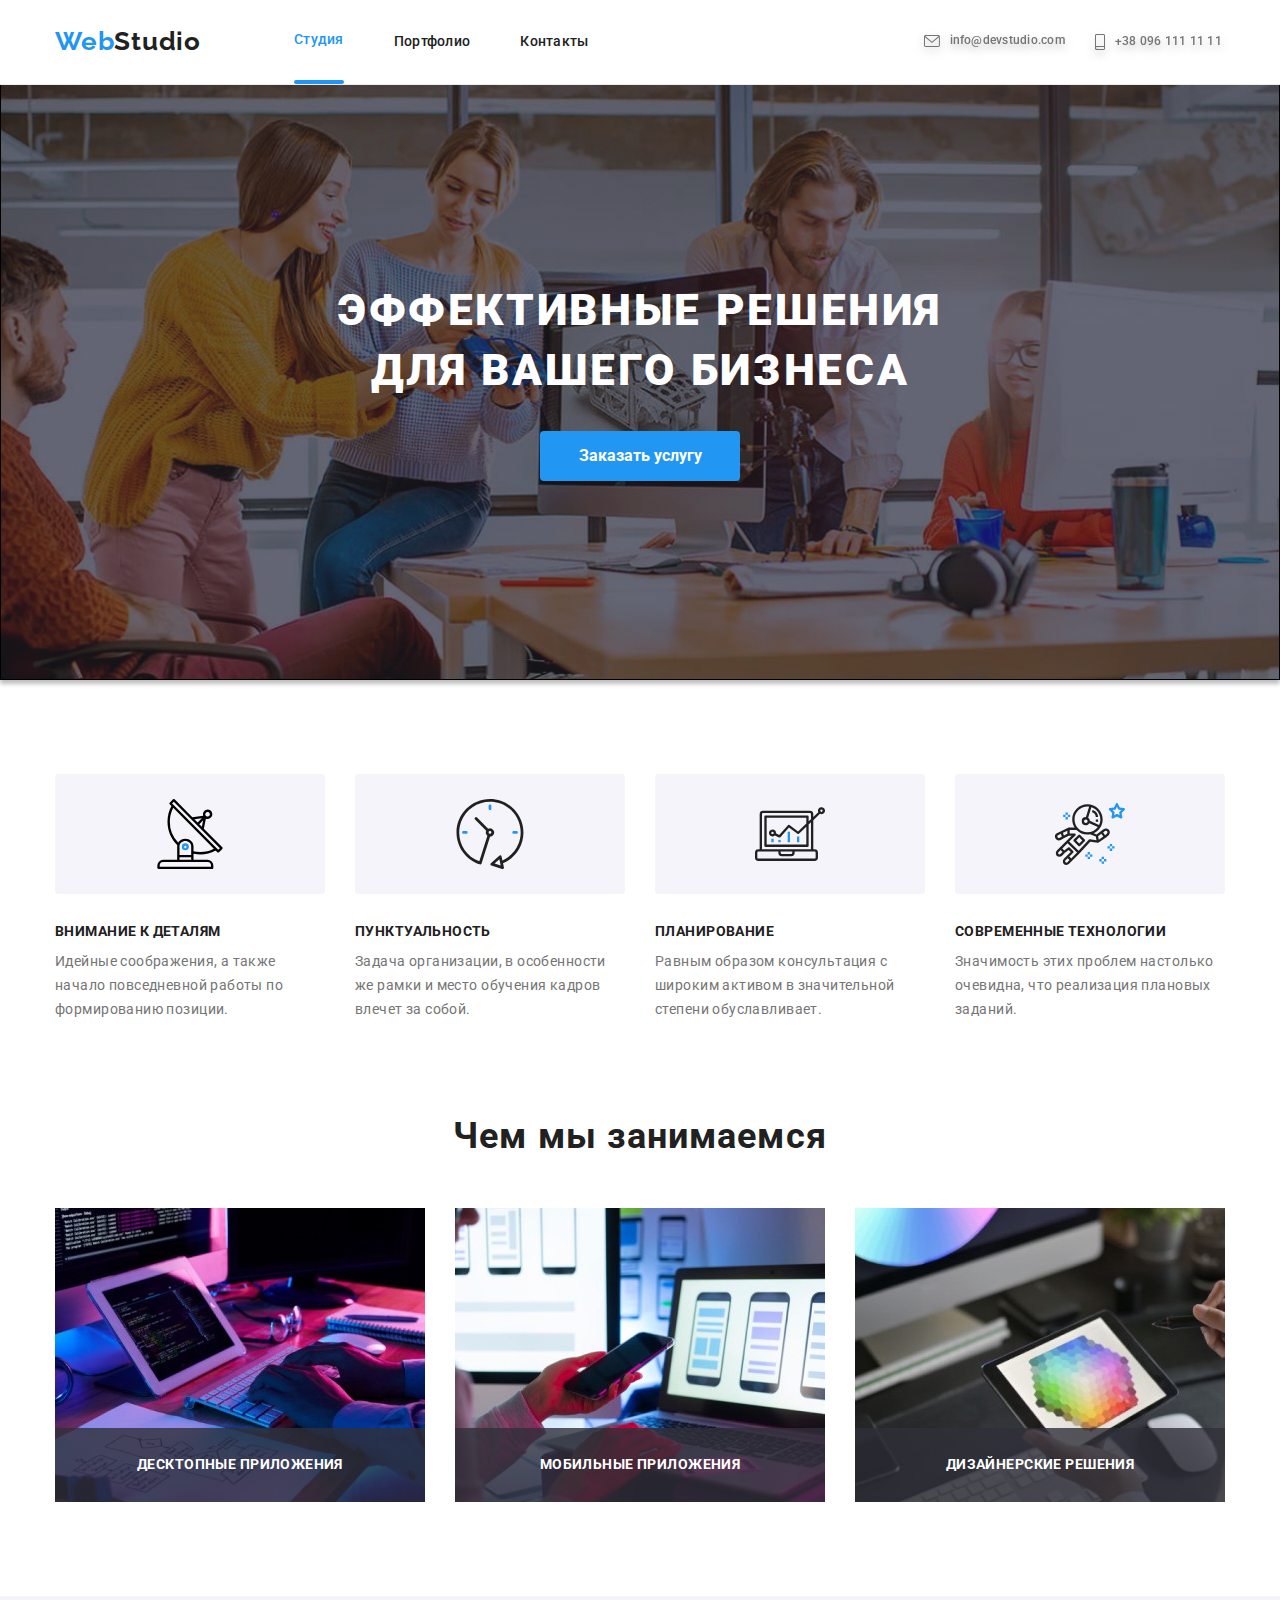
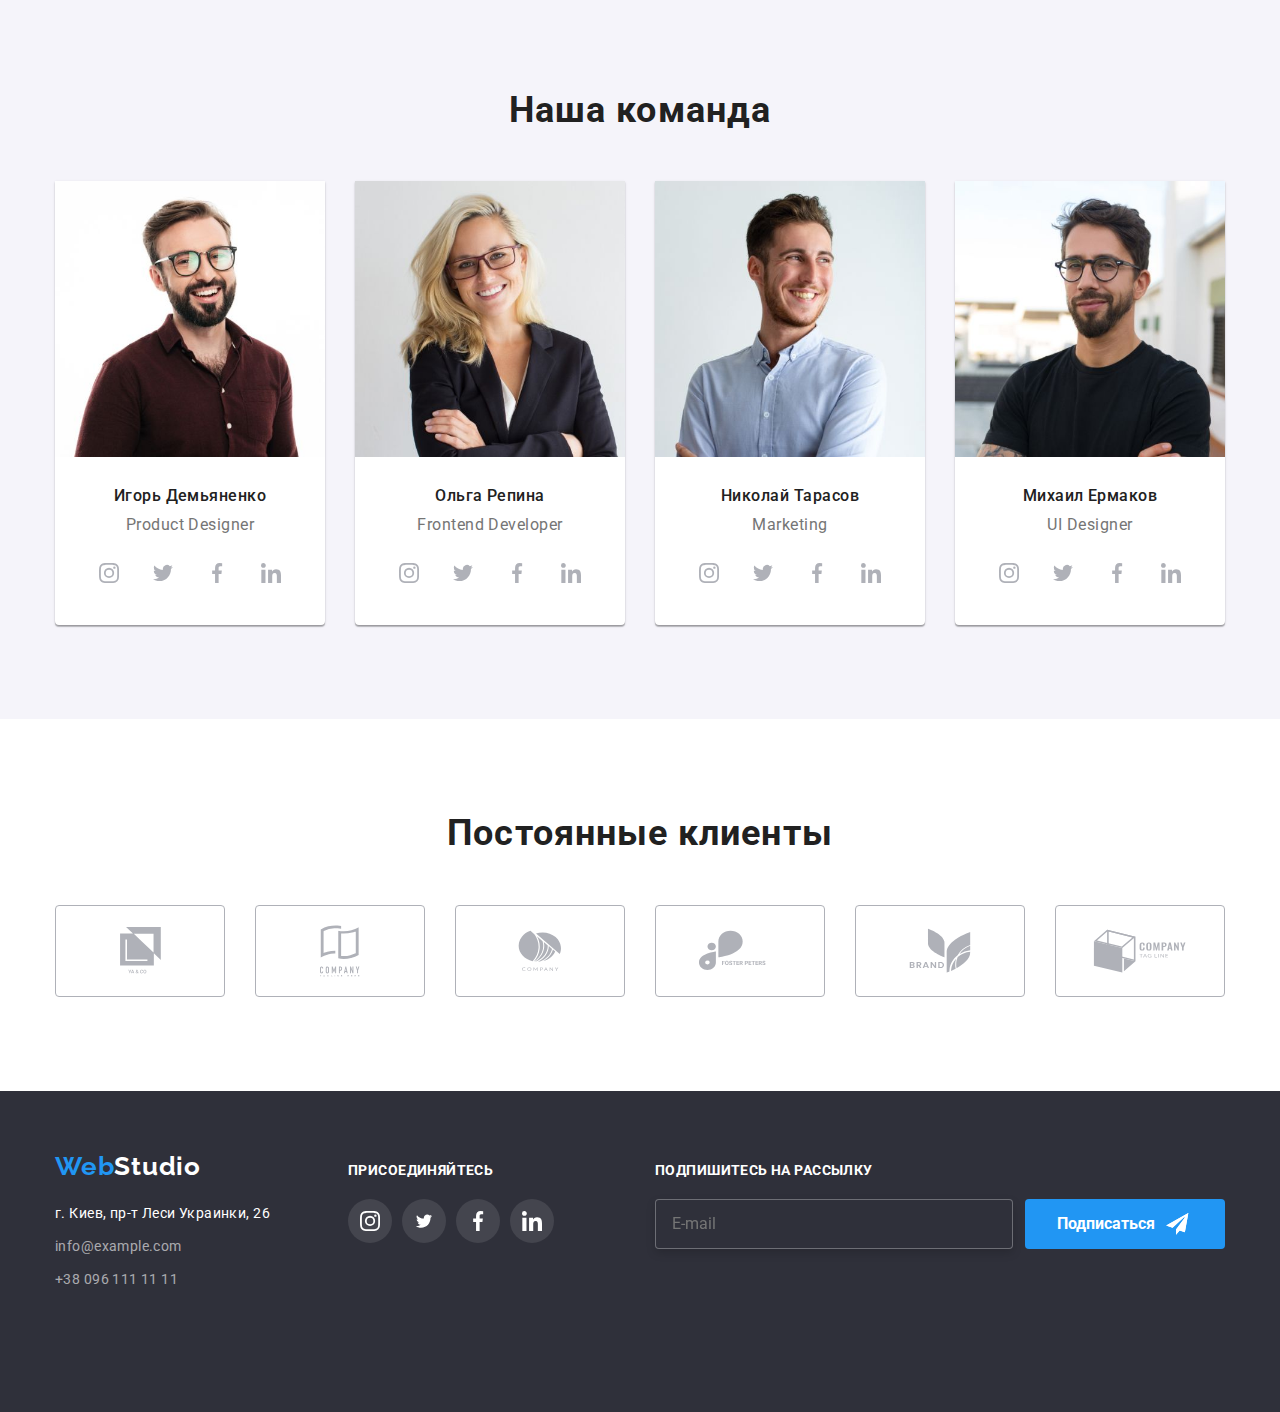
==== commit 2b975ac5: "додав всы фото" ====
--- a/index.html
+++ b/index.html
@@ -75,24 +75,28 @@
           >
           <div class="btn-mobile">
             <button data-modal-open1 class="btn-mobile__open" type="button">
-              <svg class="modal__icon-mobile" width="40px" height="40">
+              <svg class="modal__icon-mobile" width="40px" height="40px">
                 <use href="./images/icons.svg#icon-menu_40px-2"></use>
               </svg>
             </button>
           </div>
           <div data-modal3 class="backdrop is-hidden4">
             <div class="mod">
-              <button data-modal-close2 class="btn-mobile__open" type="button">
-                <svg class="modal__icon-mobile" width="40px" height="40">
+              <button data-modal-close2 class="btn-mobile__close" type="button">
+                <svg class="modal__icon-mobile" width="40px" height="40px">
                   <use href="./images/icons.svg#icon-closeD_40px-1"></use>
                 </svg>
               </button>
               <ul class="mobile">
                 <li class="mobile-menu__item">
-                  <a href="" class="mobile-menu__link">Студия </a>
-                </li>
-                <li class="mobile-menu__item">
-                  <a href="" class="mobile-menu__link">Портфолио</a>
+                  <a href="" class="mobile-menu__link nav-link--current"
+                    >Студия</a
+                  >
+                </li>
+                <li class="mobile-menu__item">
+                  <a href="./portfolio.html" class="mobile-menu__link"
+                    >Портфолио</a
+                  >
                 </li>
                 <li class="mobile-menu__item">
                   <a href="" class="mobile-menu__link">Контакты</a>
@@ -100,28 +104,36 @@
               </ul>
               <ul class="mobile-menu__contatcts">
                 <li class="mobile-menu__item">
-                  <a href="tel:+380961111111" class="mobile-menu__link"
+                  <a href="tel:+380961111111" class="contatcts-menu__link"
                     >+38 096 111 11 11</a
                   >
                 </li>
                 <li class="mobile-menu__item">
-                  <a href="mailto:info@devstudio.com" class="mobile-menu__link"
+                  <a
+                    href="mailto:info@devstudio.com"
+                    class="contatcts-menu__link"
                     >info@devstudio.com</a
                   >
                 </li>
               </ul>
               <ul class="mobile-menu__socials">
                 <li class="mobile-menu__item">
-                  <a href="" class="mobile-menu__link">Instagram </a>
-                </li>
-                <li class="mobile-menu__item">
-                  <a href="" class="mobile-menu__link">Twitter</a>
-                </li>
-                <li class="mobile-menu__item">
-                  <a href="" class="mobile-menu__link">Facebook</a>
-                </li>
-                <li class="mobile-menu__item">
-                  <a href="" class="mobile-menu__link">LinkedIn</a>
+                  <a href="" class="socials-menu__link"
+                    >Instagram <span class="bok"> </span
+                  ></a>
+                </li>
+                <li class="mobile-menu__item">
+                  <a href="" class="socials-menu__link"
+                    >Twitter<span class="bok"> </span
+                  ></a>
+                </li>
+                <li class="mobile-menu__item">
+                  <a href="" class="socials-menu__link"
+                    >Facebook<span class="bok"> </span
+                  ></a>
+                </li>
+                <li class="mobile-menu__item">
+                  <a href="" class="socials-menu__link">LinkedIn</a>
                 </li>
               </ul>
             </div>
@@ -285,7 +297,11 @@
           <ul class="company__item">
             <li class="company__group">
               <img
-                src="./images/work1.jpg"
+                srcset="
+                  ./images\company\img.jpg    1x,
+                  ./images\company\img@2x.jpg 2x
+                "
+                src="./images\company\img.jpg "
                 alt="верстка, дизайн, внешнее оформление"
                 width="370"
                 height="294"
@@ -294,7 +310,11 @@
             </li>
             <li class="company__group">
               <img
-                src="./images/work2.jpg"
+                srcset="
+                  ./images\company\1img_1.jpg 1x,
+                  ./images\company\img@2.jpg  2x
+                "
+                src="./images\company\1img_1.jpg"
                 alt="Разработка моб. приложений"
                 width="370"
                 height="294"
@@ -304,7 +324,11 @@
 
             <li class="company__group">
               <img
-                src="./images/work3.jpg"
+                srcset="
+                  ./images\company\2img_1.jpg 1x,
+                  ./images\company\2img@2.jpg 2x
+                "
+                src="./images\company\2img_1.jpg"
                 alt="выбор цвета на планшете"
                 width="370"
                 height="294"
@@ -321,9 +345,13 @@
           <ul class="team__item">
             <li class="team__group">
               <img
-                src="images/product-designer.jpg"
+                srcset="
+                  ./images\team\ighor-phoneimg.jpg    1x,
+                  ./images\team\ighor-phoneimg@2x.jpg 2x
+                "
+                media="(min-width: 1200px)"
+                src="./images\team\ighor-phoneimg.jpg"
                 alt="Игорь Демьяненко"
-                width="270"
               />
               <div class="team__text">
                 <h3 class="team__name">Игорь Демьяненко</h3>
@@ -363,9 +391,13 @@
             </li>
             <li class="team__group">
               <img
-                src="images/frontend-developer.jpg"
+                srcset="
+                  ./images\team\olga-phoneimg.jpg    1x,
+                  ./images\team\olga-phoneimg@2x.jpg 2x
+                "
+                media="(min-width: 1200px)"
+                src="./images\team\olga-phoneimg.jpg  "
                 alt="Ольга Репина"
-                width="270"
               />
               <div class="team__text">
                 <h3 class="team__name">Ольга Репина</h3>
@@ -404,10 +436,12 @@
             </li>
             <li class="team__group">
               <img
-                src="images/marketing.jpg"
+                srcset="
+                  ./images\team\nikholai-phoneimg.jpg    1x,
+                  ./images\team\nikholai-phoneimg@2x.jpg 2x
+                "
+                src="./images\team\nikholai-phoneimg.jpg"
                 alt="Николай Тарасов"
-                width="270"
-                height="260"
               />
               <div class="team__text">
                 <h3 class="team__name">Николай Тарасов</h3>
@@ -446,9 +480,12 @@
             </li>
             <li class="team__group">
               <img
-                src="images/ui-designer.jpg"
+                srcset="
+                  ./images\team\mikhail-phoneimg.jpg    1x,
+                  ./images\team\mikhail-phoneimg@2x.jpg 2x
+                "
+                src="./images\team\mikhail-phoneimg.jpg "
                 alt="Михаил Ермаков"
-                width="270"
               />
               <div class="team__text">
                 <h3 class="team__name">Михаил Ермаков</h3>
--- a/css/main.min.css
+++ b/css/main.min.css
@@ -1,2 +1,2 @@
-:root{--primary-text-color: #212121;--primary-touch-color: #2196f3;--primary-button-text-color: #ffffff;--primary-background-color: #f5f4fa;--primary-text-p-color: #757575;--primary-futer-color: #2f303a;--transition: cubic-bezier(0.4, 0, 0.2, 1) 250ms;--items: 1;--indent: 30px}body{margin-top:80px;font-family:Roboto, sans-serif;color:var(--primary-text-color)}main{display:block}ul{list-style:none;margin:0px;padding:0px}a{text-decoration:none}h1,h2,h3,h4{margin:0px}p{margin:0px}img{display:block;max-width:100%;height:auto}.container{padding-left:15px;padding-right:15px;margin-left:auto;margin-right:auto}@media screen and (min-width: 320px){.container{width:320px}}@media screen and (min-width: 480px){.container{width:480px}}@media screen and (min-width: 768px){.container{width:768px}}@media screen and (min-width: 1200px){.container{width:1200px}}.item-keys__shadow{display:none;text-align:center}.footer-sub__btn{-webkit-box-orient:vertical;-webkit-box-direction:normal;-ms-flex-direction:column;flex-direction:column;left:40px;-webkit-transition:var(--transition);transition:var(--transition);border-width:0px;display:inline-block;padding:10px 32px;border-radius:4px;min-width:200px;font-family:inherit;background-color:var(--primary-touch-color);color:var(--primary-button-text-color);cursor:pointer;font-style:normal;font-weight:700;font-size:16px;line-height:1.87;margin:0}.hero__button-one{-webkit-transition:var(--transition);transition:var(--transition);border-width:0px;display:inline-block;padding:10px 32px;border-radius:4px;min-width:200px;text-align:center;font-family:inherit;background-color:var(--primary-touch-color);color:var(--primary-button-text-color);cursor:pointer;font-style:normal;font-weight:700;font-size:16px;line-height:1.87}.item-keys__buttons{-webkit-transition:var(--transition);transition:var(--transition);border-radius:4px;padding:6px 22px;display:inline-block;min-width:73px;text-align:center;font-family:inherit;border:none;background-color:var(--primary-background-color);cursor:pointer;font-style:normal;font-weight:500;font-size:16px;line-height:1.62}.modal__script{top:8px;right:8px;position:absolute;cursor:pointer;width:30px;height:30px;background:var(--primary-button-text-color);border:1px solid rgba(0,0,0,0.1);-webkit-transition:var(--transition);transition:var(--transition);border-radius:50%}.feauture__item,.items__list{-ms-flex-preferred-size:calc((100% - var(--indent) * (var(--items) - 1)) / var(--items));flex-basis:calc((100% - var(--indent) * (var(--items) - 1)) / var(--items))}.hero__button-one:hover,.hero__button-one:focus{background:#188ce8;-webkit-box-shadow:0px 4px 4px rgba(0,0,0,0.15);box-shadow:0px 4px 4px rgba(0,0,0,0.15);border-radius:4px}.item-keys__buttons:hover,.item-keys__buttons:focus{-webkit-box-shadow:0px 3px 1px rgba(0,0,0,0.1),0px 1px 2px rgba(0,0,0,0.08),0px 2px 2px rgba(0,0,0,0.12);box-shadow:0px 3px 1px rgba(0,0,0,0.1),0px 1px 2px rgba(0,0,0,0.08),0px 2px 2px rgba(0,0,0,0.12);background-color:var(--primary-touch-color);color:var(--primary-button-text-color)}.modal__script:hover,.modal__script:focus{fill:var(--primary-touch-color)}.modal__script .modal__icon-close{color:#000000;background:var(--primary-button-text-color)}.footer-sub__btn:hover,.footer-sub__btn:focus{background:#188ce8;-webkit-box-shadow:0px 4px 4px rgba(0,0,0,0.15);box-shadow:0px 4px 4px rgba(0,0,0,0.15);border-radius:4px}.page-header__logo{padding-top:24px;padding-bottom:25px;font-family:"Raleway";font-weight:700;font-size:26px;line-height:1.19;letter-spacing:.03em;color:var(--primary-text-color);text-decoration:none}.page-header__logo .page-header__logo--accent{color:var(--primary-touch-color)}.footer__logo{display:inline-block;margin-bottom:20px;font-family:"Raleway";font-weight:700;font-size:26px;line-height:1.19;letter-spacing:.03em;color:var(--primary-touch-color);text-decoration:none}.footer__logo .logo-two{color:var(--primary-button-text-color)}.mobile-menu{display:-webkit-box;display:-ms-flexbox;display:flex;-webkit-box-align:center;-ms-flex-align:center;align-items:center;position:relative}@media screen and (min-width: 480px){.mobile-menu{display:block;display:-webkit-box;display:-ms-flexbox;display:flex;-webkit-box-align:center;-ms-flex-align:center;align-items:center;position:relative;align-items:center}}@media screen and (min-width: 768px){.mobile-menu{display:none}}@media screen and (min-width: 1200px){.mobile-menu{display:none}}.btn-mobile{background-color:transparent;margin-left:250px}.btn-mobile__icon-mobile{background-color:transparent}.backdrop.is-hidden4{opacity:0;visibility:hidden;pointer-events:none}.backdrop.is-hidden4 .mod{opacity:1;-webkit-transition:var(--transition);transition:var(--transition);-webkit-transform:translate(-50%, -50%) scale(1.1);transform:translate(-50%, -50%) scale(1.1)}.mod{opacity:1;position:absolute;top:50%;left:50%;padding:40px;width:100%;max-width:530px;min-height:584px;-webkit-transform:translate(-50%, -50%) scale(1);transform:translate(-50%, -50%) scale(1);background:var(--primary-button-text-color);-webkit-box-shadow:0px 1px 3px rgba(0,0,0,0.12),0px 1px 1px rgba(0,0,0,0.14),0px 2px 1px rgba(0,0,0,0.2);box-shadow:0px 1px 3px rgba(0,0,0,0.12),0px 1px 1px rgba(0,0,0,0.14),0px 2px 1px rgba(0,0,0,0.2);border-radius:4px;-webkit-transition:var(--transition);transition:var(--transition)}.close_image{display:none}@media screen and (min-width: 480px){.close_image{display:none}}@media screen and (min-width: 768px){.close_image{display:block;display:-webkit-box;display:-ms-flexbox;display:flex;-webkit-box-align:center;-ms-flex-align:center;align-items:center}}@media screen and (min-width: 1200px){.close_image{display:block;display:-webkit-box;display:-ms-flexbox;display:flex;-webkit-box-align:center;-ms-flex-align:center;align-items:center}}.page-header{z-index:2;position:fixed;width:100%;top:0%;left:0%;min-height:80px;-webkit-box-align:center;-ms-flex-align:center;align-items:center;background-color:var(--primary-button-text-color)}.container.page-header--global{list-style:none;display:-webkit-box;display:-ms-flexbox;display:flex;-webkit-box-align:center;-ms-flex-align:center;align-items:center}.page-header{border-bottom:1px solid #ececec}.page-header__site-nav{list-style:none;display:-webkit-box;display:-ms-flexbox;display:flex;-webkit-box-align:center;-ms-flex-align:center;align-items:center}.nav-link__header{margin-left:50px}.nav-link__header:first-child{margin-left:0px}.nav-link{margin-left:93px;list-style:none;display:-webkit-box;display:-ms-flexbox;display:flex;-webkit-box-align:center;-ms-flex-align:center;align-items:center}@media screen and (min-width: 768px){.nav-link{margin-left:88px}}@media screen and (min-width: 1200px){.nav-link{margin-left:93px}}.nav-link__navigation.nav-link--current{color:var(--primary-touch-color)}.nav-link__header.nav-link--current::after{content:"";background-color:var(--primary-touch-color);border-radius:2px;width:100%;height:4px;display:block}.nav-link__navigation{padding-top:32px;padding-bottom:32px;display:-webkit-box;display:-ms-flexbox;display:flex;color:var(--primary-text-color);font-style:normal;font-weight:500;font-size:14px;line-height:1.14;letter-spacing:.02em;-webkit-transition:var(--transition);transition:var(--transition)}@media screen and (min-width: 768px){.nav-link__navigation{font-weight:500;font-size:14px;line-height:1.14;letter-spacing:.02em}}@media screen and (min-width: 1200px){.nav-link__navigation{font-weight:500;font-size:14px;line-height:1.14;letter-spacing:.02em}}.nav-link__navigation:focus,.nav-link__navigation:hover{color:var(--primary-touch-color)}.mail{list-style:none;display:-webkit-box;display:-ms-flexbox;display:flex;-webkit-box-align:none;-ms-flex-align:none;align-items:none;margin-left:auto}@media screen and (min-width: 768px){.mail{list-style:none;display:-webkit-box;display:-ms-flexbox;display:flex;-webkit-box-align:none;-ms-flex-align:none;align-items:none;-webkit-box-orient:vertical;-webkit-box-direction:normal;-ms-flex-direction:column;flex-direction:column;margin-left:50px}}@media screen and (min-width: 1200px){.mail{list-style:none;display:-webkit-box;display:-ms-flexbox;display:flex;-webkit-box-align:none;-ms-flex-align:none;align-items:none;margin-left:auto;-webkit-box-orient:horizontal;-webkit-box-direction:normal;-ms-flex-direction:row;flex-direction:row;margin-left:305px}}.mail__namb{margin-left:30px}.mail__namb__namb:first-child{margin-left:0px}.mail__link{list-style:none;display:-webkit-box;display:-ms-flexbox;display:flex;-webkit-box-align:center;-ms-flex-align:center;align-items:center;font-weight:500;font-size:14px;line-height:1.14;letter-spacing:.02em;font-style:normal;text-decoration:none;color:var(--primary-text-p-color);-webkit-filter:drop-shadow(0px 4px 4px rgba(0,0,0,0.25));filter:drop-shadow(0px 4px 4px rgba(0,0,0,0.25));-webkit-transition:var(--transition);transition:var(--transition)}@media screen and (min-width: 768px){.mail__link{font-weight:500;font-size:12px;line-height:1.16;letter-spacing:.02em;padding-bottom:10px}}@media screen and (min-width: 1200px){.mail__link{padding-top:32px;padding-bottom:32px}}.mail__link:focus,.mail__link:hover{color:var(--primary-touch-color)}.mail__icon{margin-right:10px;fill:currentColor;background-size:auto}.mail__icon:hover,.mail__icon:focus{fill:currentColor}.backdrop.is-hidden{opacity:0;visibility:hidden;pointer-events:none}.backdrop.is-hidden .modal{-webkit-transition:var(--transition);transition:var(--transition);-webkit-transform:translate(-50%, -50%) scale(1.1);transform:translate(-50%, -50%) scale(1.1)}.backdrop{z-index:3;position:fixed;top:0;left:0;width:100%;height:100%;background-color:rgba(0,0,0,0.2);-webkit-transition:var(--transition);transition:var(--transition)}.modal{opacity:1;position:absolute;top:50%;left:50%;padding:40px;width:100%;max-width:530px;min-height:584px;-webkit-transform:translate(-50%, -50%) scale(1);transform:translate(-50%, -50%) scale(1);background:var(--primary-button-text-color);-webkit-box-shadow:0px 1px 3px rgba(0,0,0,0.12),0px 1px 1px rgba(0,0,0,0.14),0px 2px 1px rgba(0,0,0,0.2);box-shadow:0px 1px 3px rgba(0,0,0,0.12),0px 1px 1px rgba(0,0,0,0.14),0px 2px 1px rgba(0,0,0,0.2);border-radius:4px;-webkit-transition:var(--transition);transition:var(--transition)}@media screen and (min-width: 480px){.modal{width:100%;max-width:450px}}@media screen and (min-width: 1200px){.modal{min-width:530px}}.modal .modal__text{top:51px;left:40px;margin-bottom:12px;color:var(--primary-text-color);text-align:center;font-weight:700;font-size:20px;line-height:1.15;letter-spacing:.03em}.modal__tupe{-webkit-box-sizing:border-box;box-sizing:border-box;top:79px;left:41px;position:absolute;display:-webkit-box;display:-ms-flexbox;display:flex}@media screen and (min-width: 480px){.modal__tupe{top:79px;left:26px}}@media screen and (min-width: 1200px){.modal__tupe{-webkit-box-sizing:border-box;box-sizing:border-box;top:79px;left:41px;position:absolute;display:-webkit-box;display:-ms-flexbox;display:flex}}.modal__tupe .modal__box{position:relative;cursor:pointer;display:-webkit-box;display:-ms-flexbox;display:flex;-webkit-box-orient:vertical;-webkit-box-direction:normal;-ms-flex-direction:column;flex-direction:column;text-align:left;margin-bottom:10px}.modal__tupe .modal__box label{color:var(--primary-text-p-color);cursor:pointer;margin-bottom:4px;border-radius:4px;font-weight:400;font-size:12px;line-height:1.16;letter-spacing:.01em}.modal__tupe .modal__box input:hover,.modal__tupe .modal__box input:focus{outline:none;border:1px solid var(--primary-touch-color);border-radius:4px}.modal__tupe .modal__name-holder{text-align:left;display:inline-block;margin-bottom:4px;font-weight:400;font-size:12px;line-height:1.17;letter-spacing:.01em;color:var(--primary-text-p-color)}.modal__tupe .modal__name{-webkit-transition:var(--transition);transition:var(--transition);cursor:pointer;padding-left:42px;border:1px solid rgba(33,33,33,0.2);border-radius:4px;width:100%;width:448px;height:40px}@media screen and (min-width: 480px){.modal__tupe .modal__name{width:400px}}@media screen and (min-width: 1200px){.modal__tupe .modal__name{width:448px}}.modal__tupe .modal__icon{-webkit-transition:var(--transition);transition:var(--transition);color:var(--primary-text-color);fill:currentColor;z-index:5;top:50%;left:15px;position:absolute}.modal__tupe .modal__box:focus-within .modal__icon{color:var(--primary-touch-color)}.modal__comment{resize:none;-webkit-transition:var(--transition);transition:var(--transition);outline:none;cursor:pointer;padding:12px 16px;width:100%;width:448px;height:120px;border:1px solid rgba(33,33,33,0.2);border-radius:4px;font-weight:400;font-size:14px;line-height:1.14;letter-spacing:.01em}@media screen and (min-width: 480px){.modal__comment{width:400px}}@media screen and (min-width: 1200px){.modal__comment{width:448px}}.modal__comment .modal__comment:hover,.modal__comment .modal__comment:focus{border:1px solid #2196f3;border-radius:4px}.modal__comment textarea::-webkit-input-placeholder{color:rgba(117,117,117,0.5)}.modal__comment textarea:-ms-input-placeholder{color:rgba(117,117,117,0.5)}.modal__comment textarea::-ms-input-placeholder{color:rgba(117,117,117,0.5)}.modal__comment textarea::placeholder{color:rgba(117,117,117,0.5)}.line.modal--last{margin-bottom:20px}.agreement{margin-bottom:30px;cursor:pointer;display:-webkit-box;display:-ms-flexbox;display:flex;-webkit-box-align:center;-ms-flex-align:center;align-items:center;-webkit-box-pack:center;-ms-flex-pack:center;justify-content:center;position:relative;color:var(--primary-text-p-color);font-weight:400;font-size:14px;line-height:1.71;letter-spacing:.03em}@media screen and (min-width: 480px){.agreement{font-weight:400;font-size:12px;line-height:1.16;letter-spacing:.03em}}@media screen and (min-width: 1200px){.agreement{font-weight:400;font-size:14px;line-height:1.71;letter-spacing:.03em}}.agreement__container{display:block;-webkit-box-align:center;-ms-flex-align:center;align-items:center;-webkit-box-pack:center;-ms-flex-pack:center;justify-content:center;position:relative;width:16px;height:15px;margin-right:8px;cursor:pointer;margin-right:7px}.agreement__checkbox{-webkit-transition:var(--transition);transition:var(--transition);position:absolute;-webkit-appearance:none;-moz-appearance:none;appearance:none;position:absolute}.agreement__checkbox:checked+.agreement__icon{fill:var(--primary-touch-color);opacity:1}.agreement__checkbox:hover ~ .agreement__unchecked,.agreement__checkbox:focus ~ .agreement__unchecked{border:2px solid var(--primary-touch-color)}.agreement__checkbox:checked ~ .agreement__unchecked{opacity:0}.agreement__icon{-webkit-transition:var(--transition);transition:var(--transition);top:0;left:0;position:absolute;opacity:0;width:16px;height:15px}.agreement__icon:hover,.agreement__icon:focus{border:2px solid var(--primary-touch-color)}.agreement .agreement__unchecked{opacity:1;top:0;left:0;position:absolute;display:inline-block;width:16px;height:15px;border:2px solid var(--primary-text-color);-webkit-box-shadow:0px 4px 4px rgba(0,0,0,0.25);box-shadow:0px 4px 4px rgba(0,0,0,0.25);border-radius:2px;background-color:var(--primary-button-text-color);-webkit-transition:var(--transition);transition:var(--transition)}.agreement__link{margin-left:5px;color:var(--primary-touch-color);-webkit-text-decoration-line:underline;text-decoration-line:underline}.hero{background-color:#c4c4c4;max-width:1600px;height:600px;margin-left:auto;margin-right:auto;padding-top:200px;padding-bottom:200px;text-align:center;-webkit-box-shadow:0px 4px 4px rgba(0,0,0,0.25);box-shadow:0px 4px 4px rgba(0,0,0,0.25);border:1px solid #000000;-webkit-box-sizing:border-box;box-sizing:border-box;color:var(--primary-button-text-color);background-size:cover;background-position:center;background-image:-webkit-gradient(linear, left top, left bottom, from(rgba(47,48,58,0.4)), to(rgba(47,48,58,0.4))),url(../images/header.jpg);background-image:linear-gradient(rgba(47,48,58,0.4), rgba(47,48,58,0.4)),url(../images/header.jpg)}.hero__title{margin-bottom:30px;text-align:center}@media screen and (min-width: 480px){.hero__title{font-weight:900;font-size:26px;line-height:1.61;letter-spacing:.06em;text-transform:uppercase}}@media screen and (min-width: 1200px){.hero__title{font-weight:900;font-size:44px;line-height:1.36;letter-spacing:.06em;text-transform:uppercase}}.hero__button-one:hover{background:#188ce8;-webkit-box-shadow:0px 4px 4px rgba(0,0,0,0.15);box-shadow:0px 4px 4px rgba(0,0,0,0.15);border-radius:4px}.section-feauture{padding-top:60px;padding-bottom:60px}@media screen and (min-width: 480px){.section-feauture{padding-top:60px;padding-bottom:60px}}@media screen and (min-width: 768px){.section-feauture{padding-top:60px;padding-bottom:60px}}@media screen and (min-width: 1200px){.section-feauture{padding-top:94px;padding-bottom:94px}}.feauture{-ms-flex-wrap:wrap;flex-wrap:wrap;gap:var(--indent);list-style:none;display:-webkit-box;display:-ms-flexbox;display:flex;-webkit-box-align:none;-ms-flex-align:none;align-items:none}@media screen and (min-width: 480px){.feauture__item{--items: 1}}@media screen and (min-width: 768px){.feauture__item{--items: 2}}@media screen and (min-width: 1200px){.feauture__item{--items: 4}}.feauture__group{display:-webkit-box;display:-ms-flexbox;display:flex;-webkit-box-align:center;-ms-flex-align:center;align-items:center;-webkit-box-pack:center;-ms-flex-pack:center;justify-content:center;height:120px;margin-left:30px;margin-bottom:30px;border-radius:4px;background-color:var(--primary-background-color)}.feauture__group:first-child{margin-left:0px}.feauture__caption{margin-bottom:10px;font-style:normal;font-weight:700;font-size:14px;line-height:1.14;letter-spacing:.03em;color:var(--primary-text-color)}@media screen and (min-width: 480px){.feauture__caption{text-align:center}}@media screen and (min-width: 768px){.feauture__caption{text-align:left}}@media screen and (min-width: 1200px){.feauture__caption{text-align:left}}.feauture__text{font-weight:400;font-size:14px;line-height:1.71;letter-spacing:.03em;color:var(--primary-text-p-color)}.company{padding-bottom:94px;display:none}@media screen and (min-width: 1200px){.company{display:block}}.company__title{margin-bottom:50px;color:var(--primary-text-color);font-weight:700;font-size:36px;line-height:1.16;letter-spacing:.03em;text-align:center}.company__item{list-style:none;display:-webkit-box;display:-ms-flexbox;display:flex;-webkit-box-align:none;-ms-flex-align:none;align-items:none}.company__item .company__group{margin-left:30px;position:relative}.company__item .company__group:first-child{margin-left:0px}.company__item .company__tumb{position:absolute;display:-webkit-box;display:-ms-flexbox;display:flex;-webkit-box-align:center;-ms-flex-align:center;align-items:center;-webkit-box-pack:center;-ms-flex-pack:center;justify-content:center;font-weight:700;font-size:14px;line-height:1.14;letter-spacing:.03em;text-transform:uppercase;text-align:center;bottom:0;left:0;width:100%;height:25%;color:var(--primary-button-text-color);background-color:rgba(47,48,58,0.8)}.team{padding-top:60px;padding-bottom:60px;display:block;-ms-flex-wrap:wrap;flex-wrap:wrap;background-color:var(--primary-background-color)}@media screen and (min-width: 480px){.team{padding-top:60px;padding-bottom:60px}}@media screen and (min-width: 1200px){.team{padding-top:94px;padding-bottom:94px}}.team .team__title{margin-bottom:50px;color:var(--primary-text-color);text-align:center;font-weight:700;font-size:36px;line-height:1.16;letter-spacing:.03em}.team .team__item{display:-webkit-box;display:-ms-flexbox;display:flex;-ms-flex-wrap:wrap;flex-wrap:wrap;gap:30px}.team .team__group{background:var(--primary-button-text-color);list-style:none;overflow:hidden;-webkit-box-shadow:0px 1px 3px rgba(0,0,0,0.12),0px 1px 1px rgba(0,0,0,0.14),0px 2px 1px rgba(0,0,0,0.2);box-shadow:0px 1px 3px rgba(0,0,0,0.12),0px 1px 1px rgba(0,0,0,0.14),0px 2px 1px rgba(0,0,0,0.2);border-radius:0px 0px 4px 4px}@media screen and (min-width: 480px){.team .team__group{width:calc((100% - 30px) / 1)}}@media screen and (min-width: 768px){.team .team__group{width:calc((100% - 30px) / 2)}}@media screen and (min-width: 1200px){.team .team__group{width:calc((100% - 90px) / 4)}}.team .team__group:nth-child(1){margin-left:0px}.team .team__text{padding:30px 30px;-webkit-box-sizing:border-box;box-sizing:border-box;text-align:center}.team .team__text .team__name{margin-bottom:10px;color:var(--primary-text-color);font-style:normal;font-weight:500;font-size:16px;line-height:1.18;letter-spacing:.03em}.team .team__text .team__profession{margin-bottom:16px;font-weight:400;font-size:16px;line-height:1.18;letter-spacing:.03em;color:var(--primary-text-p-color)}.team-social{list-style:none;display:-webkit-box;display:-ms-flexbox;display:flex;-webkit-box-align:none;-ms-flex-align:none;align-items:none;-webkit-box-pack:center;-ms-flex-pack:center;justify-content:center}.team-social__item{margin-left:10px;border-radius:50%}.team-social__item:first-child{margin-left:0px}.team-social__link{-webkit-transition:var(--transition);transition:var(--transition);border-radius:50%;display:-webkit-box;display:-ms-flexbox;display:flex;-webkit-box-align:center;-ms-flex-align:center;align-items:center;-webkit-box-pack:center;-ms-flex-pack:center;justify-content:center;width:44px;height:44px;fill:#afb1b8}.team-social__link:hover,.team-social__link:focus{background-color:var(--primary-touch-color);fill:var(--primary-button-text-color)}.section-clients{padding-top:60px;padding-bottom:60px;background-color:var(--primary-button-text-color)}@media screen and (min-width: 480px){.section-clients{padding-top:60px;padding-bottom:60px}}@media screen and (min-width: 1200px){.section-clients{padding-top:94px;padding-bottom:94px}}.section-clients .clients__title{margin-bottom:30px;color:var(--primary-text-color);text-align:center}@media screen and (min-width: 480px){.section-clients .clients__title{font-weight:700;font-size:28px;line-height:1.17;letter-spacing:.03em}}@media screen and (min-width: 1200px){.section-clients .clients__title{margin-bottom:50px;font-weight:700;font-size:36px;line-height:1.16;letter-spacing:.03em}}.client-item{list-style:none;display:-webkit-box;display:-ms-flexbox;display:flex;-webkit-box-align:none;-ms-flex-align:none;align-items:none;-ms-flex-wrap:wrap;flex-wrap:wrap;gap:30px;-webkit-box-pack:center;-ms-flex-pack:center;justify-content:center}.client-item .client-item__link{min-width:106px;display:-webkit-box;display:-ms-flexbox;display:flex;-webkit-box-align:center;-ms-flex-align:center;align-items:center;-webkit-box-pack:center;-ms-flex-pack:center;justify-content:center;fill:#afb1b8;height:92px;border:1px solid #afb1b8;border-radius:4px;-webkit-transition:var(--transition);transition:var(--transition)}@media screen and (min-width: 320px){.client-item .client-item__link{width:210px}}@media screen and (min-width: 480px){.client-item .client-item__link{width:210px}}@media screen and (min-width: 768px){.client-item .client-item__link{width:226px}}@media screen and (min-width: 1200px){.client-item .client-item__link{width:170px}}.client-item .client-item__link:hover,.client-item .client-item__link:focus{fill:var(--primary-touch-color);border-color:var(--primary-touch-color)}.footer{text-align:center;background-color:var(--primary-futer-color);padding-top:60px;padding-bottom:60px}@media screen and (min-width: 480px){.footer{text-align:center}}.footer__box{margin-bottom:60px}@media screen and (min-width: 1200px){.footer__box{text-align:start}}.logo-two{color:var(--primary-button-text-color)}.footer__logo{display:inline-block;margin-bottom:20px;font-family:"Raleway";font-weight:700;font-size:26px;line-height:1.19;letter-spacing:0.03em;color:var(--primary-touch-color);text-decoration:none}.footer--burnt{-webkit-box-orient:vertical;-webkit-box-direction:normal;-ms-flex-direction:column;flex-direction:column;-webkit-box-align:center;-ms-flex-align:center;align-items:center;list-style:none;display:-webkit-box;display:-ms-flexbox;display:flex;-webkit-box-align:baseline;-ms-flex-align:baseline;align-items:baseline}@media screen and (min-width: 480px){.footer--burnt{-webkit-box-orient:vertical;-webkit-box-direction:normal;-ms-flex-direction:column;flex-direction:column;-webkit-box-align:center;-ms-flex-align:center;align-items:center}}@media screen and (min-width: 768px){.footer--burnt{-ms-flex-wrap:wrap;flex-wrap:wrap;-webkit-box-orient:horizontal;-webkit-box-direction:normal;-ms-flex-direction:row;flex-direction:row;-webkit-box-align:baseline;-ms-flex-align:baseline;align-items:baseline}}@media screen and (min-width: 1200px){.footer--burnt{-webkit-box-pack:justify;-ms-flex-pack:justify;justify-content:space-between}}.footer__map{margin-bottom:9px}.footer__map .footer__googl{-webkit-transition:var(--transition);transition:var(--transition);color:var(--primary-button-text-color);font-style:normal;text-decoration:none;font-weight:400;font-size:14px;line-height:1.71;letter-spacing:.03em}.footer__map .footer__googl:hover,.footer__map .footer__googl:focus{color:var(--primary-touch-color)}.footer__connection{margin-bottom:9px}.footer__connection .footer__connection:last-child{margin-bottom:0px}.footer__connection .footer__contakt{-webkit-transition:var(--transition);transition:var(--transition);font-style:normal;font-weight:400;font-size:14px;line-height:1.71;letter-spacing:.03em;color:rgba(255,255,255,0.6);text-decoration:none}.footer__connection .footer__contakt:hover,.footer__connection .footer__contakt:focus{color:var(--primary-touch-color)}.footer-social{margin-bottom:60px;padding-top:12px;-webkit-box-orient:vertical;-webkit-box-direction:normal;-ms-flex-direction:column;flex-direction:column}@media screen and (min-width: 480px){.footer-social{margin-bottom:60px}}@media screen and (min-width: 768px){.footer-social{margin-left:auto;text-align:center}}@media screen and (min-width: 1200px){.footer-social{margin-left:70px;text-align:left}}.footer-social .footer-social__text{color:var(--primary-button-text-color);font-style:normal;font-weight:700;font-size:14px;line-height:1.14;letter-spacing:.03em;text-transform:uppercase;margin-bottom:20px}.footer-social__meta{list-style:none;display:-webkit-box;display:-ms-flexbox;display:flex;-webkit-box-align:none;-ms-flex-align:none;align-items:none}.footer-social__meta .footer-social__item{margin-left:10px}.footer-social__meta .footer-social__item:first-child{margin-left:0px}.footer-social__meta .footer-social__link{display:-webkit-box;display:-ms-flexbox;display:flex;-webkit-box-align:center;-ms-flex-align:center;align-items:center;-webkit-box-pack:center;-ms-flex-pack:center;justify-content:center;-webkit-transition:var(--transition);transition:var(--transition);border-radius:50%;width:44px;height:44px;fill:var(--primary-button-text-color);background:rgba(255,255,255,0.1)}.footer-social__meta .footer-social__link:hover,.footer-social__meta .footer-social__link:focus{background-color:var(--primary-touch-color);fill:var(--primary-button-text-color)}.footer-sub{padding-top:12px;-webkit-box-orient:vertical;-webkit-box-direction:normal;-ms-flex-direction:column;flex-direction:column;-webkit-box-align:end;-ms-flex-align:end;align-items:flex-end;list-style:none;display:-webkit-box;display:-ms-flexbox;display:flex;-webkit-box-align:none;-ms-flex-align:none;align-items:none}@media screen and (min-width: 480px){.footer-sub{-webkit-box-align:center;-ms-flex-align:center;align-items:center}}@media screen and (min-width: 768px){.footer-sub{margin-left:auto;margin-right:auto}}@media screen and (min-width: 1200px){.footer-sub{margin-left:100px;-webkit-box-align:start;-ms-flex-align:start;align-items:flex-start}}.footer-sub .footer-sub__tekst{color:var(--primary-button-text-color);font-style:normal;font-weight:700;font-size:14px;line-height:1.14;letter-spacing:.03em;text-transform:uppercase;margin-bottom:20px}.footer-sub .footer-sub__subscribe{-webkit-box-orient:vertical;-webkit-box-direction:normal;-ms-flex-direction:column;flex-direction:column;list-style:none;display:-webkit-box;display:-ms-flexbox;display:flex;-webkit-box-align:center;-ms-flex-align:center;align-items:center}@media screen and (min-width: 480px){.footer-sub .footer-sub__subscribe{-webkit-box-orient:vertical;-webkit-box-direction:normal;-ms-flex-direction:column;flex-direction:column}}@media screen and (min-width: 1200px){.footer-sub .footer-sub__subscribe{-webkit-box-orient:horizontal;-webkit-box-direction:normal;-ms-flex-direction:row;flex-direction:row;-webkit-box-align:baseline;-ms-flex-align:baseline;align-items:baseline}}.footer-sub .footer-sub__form{width:100%;margin-bottom:20px;font-size:16px;line-height:1.25;color:var(--primary-button-text-color);padding-left:16px;margin-right:12px;height:50px;border:1px solid rgba(255,255,255,0.3);-webkit-filter:drop-shadow(0px 4px 4px rgba(0,0,0,0.15));filter:drop-shadow(0px 4px 4px rgba(0,0,0,0.15));border-radius:4px;background-color:var(--primary-futer-color)}@media screen and (min-width: 480px){.footer-sub .footer-sub__form{width:450px;margin-bottom:20px}}@media screen and (min-width: 1200px){.footer-sub .footer-sub__form{width:358px}}.footer-sub .footer-sub__img-button{list-style:none;display:-webkit-box;display:-ms-flexbox;display:flex;-webkit-box-align:center;-ms-flex-align:center;align-items:center}.footer-sub .footer-sub__icon{fill:var(--primary-button-text-color);margin-left:10px}.item-keys{padding-top:94px;padding-bottom:94px;display:block;-ms-flex-wrap:wrap;flex-wrap:wrap}.item-keys .item-keys__btn{margin-bottom:14px}@media screen and (min-width: 480px){.item-keys .item-keys__btn{display:-webkit-box;display:-ms-flexbox;display:flex;-ms-flex-wrap:wrap;flex-wrap:wrap;margin-bottom:43px}}@media screen and (min-width: 768px){.item-keys .item-keys__btn{list-style:none;display:-webkit-box;display:-ms-flexbox;display:flex;-webkit-box-align:none;-ms-flex-align:none;align-items:none;-webkit-box-pack:center;-ms-flex-pack:center;justify-content:center;margin-bottom:14px}}@media screen and (min-width: 1200px){.item-keys .item-keys__btn{margin-bottom:34px}}@media screen and (min-width: 480px){.item-keys .item-keys__btn .item-keys__buttons-portfolio{margin-left:8px;margin-bottom:21px}}@media screen and (min-width: 768px){.item-keys .item-keys__btn .item-keys__buttons-portfolio{margin-left:8px}}.item-keys .item-keys__btn__buttons-portfolio:first-child{margin-left:0px}.items{list-style:none;display:-webkit-box;display:-ms-flexbox;display:flex;-webkit-box-align:none;-ms-flex-align:none;align-items:none;gap:30px;-ms-flex-wrap:wrap;flex-wrap:wrap}.items__list{-webkit-transition:var(--transition);transition:var(--transition);cursor:pointer;border:1px solid #eeeeee}@media screen and (min-width: 480px){.items__list{--items: 1}}@media screen and (min-width: 768px){.items__list{--items: 2}}@media screen and (min-width: 1200px){.items__list{--items: 3}}.items__list:hover,.items__list:focus{-webkit-box-shadow:0px 1px 1px rgba(0,0,0,0.12),0px 4px 4px rgba(0,0,0,0.06),1px 4px 6px rgba(0,0,0,0.16);box-shadow:0px 1px 1px rgba(0,0,0,0.12),0px 4px 4px rgba(0,0,0,0.06),1px 4px 6px rgba(0,0,0,0.16)}.items__tumb-portfolio{overflow:hidden;position:relative}.items__tumb{padding:63px 24px;top:0;left:0;width:100%;height:100%;position:absolute;-webkit-transform:translateY(100%);transform:translateY(100%);-webkit-transition:var(--transition);transition:var(--transition);color:var(--primary-button-text-color);background-color:rgba(33,150,243,0.9);font-weight:400;font-size:18px;line-height:1.5;letter-spacing:.03em}.items__list:nth-last-child{margin-bottom:200px}.items__link:hover .items__tumb,.items__link:focus .items__tumb{-webkit-transform:translateY(0);transform:translateY(0)}.items-lable{padding:20px 24px 20px 24px;text-align:initial}.items-lable__project{margin-bottom:4px;color:var(--primary-text-color);font-style:normal;font-weight:700;font-size:18px;line-height:2;letter-spacing:.06em}.items-lable__place{color:var(--primary-text-p-color);font-weight:400;font-size:16px;line-height:1.87;letter-spacing:.03em}
+:root{--primary-text-color: #212121;--primary-touch-color: #2196f3;--primary-button-text-color: #ffffff;--primary-background-color: #f5f4fa;--primary-text-p-color: #757575;--primary-futer-color: #2f303a;--transition: cubic-bezier(0.4, 0, 0.2, 1) 250ms;--items: 1;--indent: 30px}body{margin-top:80px;font-family:Roboto, sans-serif;color:var(--primary-text-color)}main{display:block}ul{list-style:none;margin:0px;padding:0px}a{text-decoration:none}h1,h2,h3,h4{margin:0px}p{margin:0px}img{display:block;max-width:100%;height:auto}.container{padding-left:15px;padding-right:15px;margin-left:auto;margin-right:auto}@media screen and (min-width: 320px){.container{width:320px}}@media screen and (min-width: 480px){.container{width:480px}}@media screen and (min-width: 768px){.container{width:768px}}@media screen and (min-width: 1200px){.container{width:1200px}}.item-keys__shadow{display:none;text-align:center}.footer-sub__btn{-webkit-box-orient:vertical;-webkit-box-direction:normal;-ms-flex-direction:column;flex-direction:column;left:40px;-webkit-transition:var(--transition);transition:var(--transition);border-width:0px;display:inline-block;padding:10px 32px;border-radius:4px;min-width:200px;font-family:inherit;background-color:var(--primary-touch-color);color:var(--primary-button-text-color);cursor:pointer;font-style:normal;font-weight:700;font-size:16px;line-height:1.87;margin:0}.hero__button-one{-webkit-transition:var(--transition);transition:var(--transition);border-width:0px;display:inline-block;padding:10px 32px;border-radius:4px;min-width:200px;text-align:center;font-family:inherit;background-color:var(--primary-touch-color);color:var(--primary-button-text-color);cursor:pointer;font-style:normal;font-weight:700;font-size:16px;line-height:1.87}.item-keys__buttons{-webkit-transition:var(--transition);transition:var(--transition);border-radius:4px;padding:6px 22px;display:inline-block;min-width:73px;text-align:center;font-family:inherit;border:none;background-color:var(--primary-background-color);cursor:pointer;font-style:normal;font-weight:500;font-size:16px;line-height:1.62}.modal__script{top:8px;right:8px;position:absolute;cursor:pointer;width:30px;height:30px;background:var(--primary-button-text-color);border:1px solid rgba(0,0,0,0.1);-webkit-transition:var(--transition);transition:var(--transition);border-radius:50%}.feauture__item,.items__list{-ms-flex-preferred-size:calc((100% - var(--indent) * (var(--items) - 1)) / var(--items));flex-basis:calc((100% - var(--indent) * (var(--items) - 1)) / var(--items))}.hero__button-one:hover,.hero__button-one:focus{background:#188ce8;-webkit-box-shadow:0px 4px 4px rgba(0,0,0,0.15);box-shadow:0px 4px 4px rgba(0,0,0,0.15);border-radius:4px}.item-keys__buttons:hover,.item-keys__buttons:focus{-webkit-box-shadow:0px 3px 1px rgba(0,0,0,0.1),0px 1px 2px rgba(0,0,0,0.08),0px 2px 2px rgba(0,0,0,0.12);box-shadow:0px 3px 1px rgba(0,0,0,0.1),0px 1px 2px rgba(0,0,0,0.08),0px 2px 2px rgba(0,0,0,0.12);background-color:var(--primary-touch-color);color:var(--primary-button-text-color)}.modal__script:hover,.modal__script:focus{fill:var(--primary-touch-color)}.modal__script .modal__icon-close{color:#000000;background:var(--primary-button-text-color)}.footer-sub__btn:hover,.footer-sub__btn:focus{background:#188ce8;-webkit-box-shadow:0px 4px 4px rgba(0,0,0,0.15);box-shadow:0px 4px 4px rgba(0,0,0,0.15);border-radius:4px}.page-header__logo{padding-top:24px;padding-bottom:25px;font-family:"Raleway";font-weight:700;font-size:26px;line-height:1.19;letter-spacing:.03em;color:var(--primary-text-color);text-decoration:none}.page-header__logo .page-header__logo--accent{color:var(--primary-touch-color)}.footer__logo{display:inline-block;margin-bottom:20px;font-family:"Raleway";font-weight:700;font-size:26px;line-height:1.19;letter-spacing:.03em;color:var(--primary-touch-color);text-decoration:none}.footer__logo .logo-two{color:var(--primary-button-text-color)}.mobile-menu{display:-webkit-box;display:-ms-flexbox;display:flex;-webkit-box-align:center;-ms-flex-align:center;align-items:center;position:relative}@media screen and (min-width: 480px){.mobile-menu{display:block;display:-webkit-box;display:-ms-flexbox;display:flex;-webkit-box-align:center;-ms-flex-align:center;align-items:center;position:relative;align-items:center}}@media screen and (min-width: 768px){.mobile-menu{display:none}}@media screen and (min-width: 1200px){.mobile-menu{display:none}}.btn-mobile__close{-webkit-transition:var(--transition);transition:var(--transition);cursor:pointer;border:none;background-color:var(--primary-button-text-color);position:absolute;top:30px;right:20px;margin:0;padding:0px}.btn-mobile__close:hover,.btn-mobile__close:focus{background-color:var(--primary-button-text-color);fill:var(--primary-touch-color)}.btn-mobile__close__icon-mobile{fill:var(--primary-button-text-color)}.btn-mobile__open{-webkit-transition:var(--transition);transition:var(--transition);cursor:pointer;margin-left:50px;border:none;background-color:var(--primary-button-text-color)}@media screen and (min-width: 480px){.btn-mobile__open{margin-left:250px}}.btn-mobile__open:hover,.btn-mobile__open:focus{background-color:var(--primary-button-text-color);fill:var(--primary-touch-color)}.btn-mobile__open__icon-mobile{fill:var(--primary-button-text-color)}.backdrop.is-hidden4{opacity:0;visibility:hidden;pointer-events:none}.backdrop.is-hidden4 .mod{opacity:1;-webkit-transition:var(--transition);transition:var(--transition);-webkit-transform:translate(-50%, -50%) scale(1.1);transform:translate(-50%, -50%) scale(1.1)}.mod{display:-webkit-box;display:-ms-flexbox;display:flex;-webkit-box-orient:vertical;-webkit-box-direction:normal;-ms-flex-direction:column;flex-direction:column;opacity:1;position:absolute;top:50%;left:50%;padding:40px;width:100%;width:100%;padding:40px;min-height:100%;-webkit-transform:translate(-50%, -50%) scale(1);transform:translate(-50%, -50%) scale(1);background:var(--primary-button-text-color);-webkit-transition:var(--transition);transition:var(--transition)}.links{display:-webkit-box;display:-ms-flexbox;display:flex}.mobile{margin-bottom:306px}.mobile-menu__link{-webkit-transition:var(--transition);transition:var(--transition);font-weight:500;font-size:40px;line-height:1.17;letter-spacing:.02em;color:var(--primary-text-color)}.mobile-menu__link:focus,.mobile-menu__link:hover{color:var(--primary-touch-color)}.mobile-menu__link.nav-link--current{color:var(--primary-touch-color)}.contatcts-menu__link{-webkit-transition:var(--transition);transition:var(--transition);color:var(--primary-text-p-color);font-weight:500;font-size:34px;line-height:1.17;letter-spacing:.02em}.contatcts-menu__link:focus,.contatcts-menu__link:hover{color:var(--primary-touch-color)}.mobile-menu__contatcts{margin-bottom:64px}.mobile-menu__socials{-ms-flex-wrap:wrap;flex-wrap:wrap;display:-webkit-box;display:-ms-flexbox;display:flex}.socials-menu__link{-webkit-transition:var(--transition);transition:var(--transition);color:var(--primary-touch-color);font-weight:500;font-size:18px;line-height:1.22;letter-spacing:.02em}.socials-menu__link:focus,.socials-menu__link:hover{color:var(--primary-touch-color)}.mobile-menu__item{margin-bottom:32px}.mobile-menu__item:last-child{margin-bottom:0px}.bok{margin-right:10px;margin-left:10px;width:22px;height:0px;border:1px solid rgba(33,33,33,0.2);-webkit-transform:rotate(90deg);transform:rotate(90deg)}.close_image{display:none}@media screen and (min-width: 480px){.close_image{display:none}}@media screen and (min-width: 768px){.close_image{display:block;display:-webkit-box;display:-ms-flexbox;display:flex;-webkit-box-align:center;-ms-flex-align:center;align-items:center}}@media screen and (min-width: 1200px){.close_image{display:block;display:-webkit-box;display:-ms-flexbox;display:flex;-webkit-box-align:center;-ms-flex-align:center;align-items:center}}.page-header{z-index:2;position:fixed;width:100%;top:0%;left:0%;min-height:80px;-webkit-box-align:center;-ms-flex-align:center;align-items:center;background-color:var(--primary-button-text-color)}.container.page-header--global{list-style:none;display:-webkit-box;display:-ms-flexbox;display:flex;-webkit-box-align:center;-ms-flex-align:center;align-items:center}.page-header{border-bottom:1px solid #ececec}.page-header__site-nav{list-style:none;display:-webkit-box;display:-ms-flexbox;display:flex;-webkit-box-align:center;-ms-flex-align:center;align-items:center}.nav-link__header{margin-left:50px}.nav-link__header:first-child{margin-left:0px}.nav-link{margin-left:93px;list-style:none;display:-webkit-box;display:-ms-flexbox;display:flex;-webkit-box-align:center;-ms-flex-align:center;align-items:center}@media screen and (min-width: 768px){.nav-link{margin-left:88px}}@media screen and (min-width: 1200px){.nav-link{margin-left:93px}}.nav-link__navigation.nav-link--current{color:var(--primary-touch-color)}.nav-link__header.nav-link--current::after{content:"";background-color:var(--primary-touch-color);border-radius:2px;width:100%;height:4px;display:block}.nav-link__navigation{padding-top:32px;padding-bottom:32px;display:-webkit-box;display:-ms-flexbox;display:flex;color:var(--primary-text-color);font-style:normal;font-weight:500;font-size:14px;line-height:1.14;letter-spacing:.02em;-webkit-transition:var(--transition);transition:var(--transition)}@media screen and (min-width: 768px){.nav-link__navigation{font-weight:500;font-size:14px;line-height:1.14;letter-spacing:.02em}}@media screen and (min-width: 1200px){.nav-link__navigation{font-weight:500;font-size:14px;line-height:1.14;letter-spacing:.02em}}.nav-link__navigation:focus,.nav-link__navigation:hover{color:var(--primary-touch-color)}.mail{list-style:none;display:-webkit-box;display:-ms-flexbox;display:flex;-webkit-box-align:none;-ms-flex-align:none;align-items:none;margin-left:auto}@media screen and (min-width: 768px){.mail{list-style:none;display:-webkit-box;display:-ms-flexbox;display:flex;-webkit-box-align:none;-ms-flex-align:none;align-items:none;-webkit-box-orient:vertical;-webkit-box-direction:normal;-ms-flex-direction:column;flex-direction:column;margin-left:50px}}@media screen and (min-width: 1200px){.mail{list-style:none;display:-webkit-box;display:-ms-flexbox;display:flex;-webkit-box-align:none;-ms-flex-align:none;align-items:none;margin-left:auto;-webkit-box-orient:horizontal;-webkit-box-direction:normal;-ms-flex-direction:row;flex-direction:row;margin-left:305px}}.mail__namb{margin-left:30px}.mail__namb__namb:first-child{margin-left:0px}.mail__link{list-style:none;display:-webkit-box;display:-ms-flexbox;display:flex;-webkit-box-align:center;-ms-flex-align:center;align-items:center;font-weight:500;font-size:14px;line-height:1.14;letter-spacing:.02em;font-style:normal;text-decoration:none;color:var(--primary-text-p-color);-webkit-filter:drop-shadow(0px 4px 4px rgba(0,0,0,0.25));filter:drop-shadow(0px 4px 4px rgba(0,0,0,0.25));-webkit-transition:var(--transition);transition:var(--transition)}@media screen and (min-width: 768px){.mail__link{font-weight:500;font-size:12px;line-height:1.16;letter-spacing:.02em;padding-bottom:10px}}@media screen and (min-width: 1200px){.mail__link{padding-top:32px;padding-bottom:32px}}.mail__link:focus,.mail__link:hover{color:var(--primary-touch-color)}.mail__icon{margin-right:10px;fill:currentColor;background-size:auto}.mail__icon:hover,.mail__icon:focus{fill:currentColor}.backdrop.is-hidden{opacity:0;visibility:hidden;pointer-events:none}.backdrop.is-hidden .modal{-webkit-transition:var(--transition);transition:var(--transition);-webkit-transform:translate(-50%, -50%) scale(1.1);transform:translate(-50%, -50%) scale(1.1)}.backdrop{z-index:3;position:fixed;top:0;left:0;width:100%;height:100%;background-color:rgba(0,0,0,0.2);-webkit-transition:var(--transition);transition:var(--transition)}.modal{opacity:1;position:absolute;top:50%;left:50%;padding:40px;width:100%;max-width:530px;min-height:584px;-webkit-transform:translate(-50%, -50%) scale(1);transform:translate(-50%, -50%) scale(1);background:var(--primary-button-text-color);-webkit-box-shadow:0px 1px 3px rgba(0,0,0,0.12),0px 1px 1px rgba(0,0,0,0.14),0px 2px 1px rgba(0,0,0,0.2);box-shadow:0px 1px 3px rgba(0,0,0,0.12),0px 1px 1px rgba(0,0,0,0.14),0px 2px 1px rgba(0,0,0,0.2);border-radius:4px;-webkit-transition:var(--transition);transition:var(--transition)}@media screen and (min-width: 480px){.modal{width:100%;max-width:450px}}@media screen and (min-width: 1200px){.modal{min-width:530px}}.modal .modal__text{top:51px;left:40px;margin-bottom:12px;color:var(--primary-text-color);text-align:center;font-weight:700;font-size:20px;line-height:1.15;letter-spacing:.03em}.modal__tupe{-webkit-box-sizing:border-box;box-sizing:border-box;top:79px;left:41px;position:absolute;display:-webkit-box;display:-ms-flexbox;display:flex;max-width:450px}@media screen and (min-width: 480px){.modal__tupe{top:79px;left:26px;position:absolute}}@media screen and (min-width: 1200px){.modal__tupe{-webkit-box-sizing:border-box;box-sizing:border-box;top:79px;left:41px;position:absolute;display:-webkit-box;display:-ms-flexbox;display:flex}}.modal__tupe .modal__box{position:relative;cursor:pointer;display:-webkit-box;display:-ms-flexbox;display:flex;-webkit-box-orient:vertical;-webkit-box-direction:normal;-ms-flex-direction:column;flex-direction:column;text-align:left;margin-bottom:10px}.modal__tupe .modal__box label{color:var(--primary-text-p-color);cursor:pointer;margin-bottom:4px;border-radius:4px;font-weight:400;font-size:12px;line-height:1.16;letter-spacing:.01em}.modal__tupe .modal__box input:hover,.modal__tupe .modal__box input:focus{outline:none;border:1px solid var(--primary-touch-color);border-radius:4px}.modal__tupe .modal__name-holder{text-align:left;display:inline-block;margin-bottom:4px;font-weight:400;font-size:12px;line-height:1.17;letter-spacing:.01em;color:var(--primary-text-p-color)}.modal__tupe .modal__name{-webkit-transition:var(--transition);transition:var(--transition);cursor:pointer;padding-left:42px;border:1px solid rgba(33,33,33,0.2);border-radius:4px;width:100%;width:448px;height:40px}@media screen and (min-width: 480px){.modal__tupe .modal__name{width:400px}}@media screen and (min-width: 1200px){.modal__tupe .modal__name{width:448px}}.modal__tupe .modal__icon{-webkit-transition:var(--transition);transition:var(--transition);color:var(--primary-text-color);fill:currentColor;z-index:5;top:50%;left:15px;position:absolute}.modal__tupe .modal__box:focus-within .modal__icon{color:var(--primary-touch-color)}.modal__comment{resize:none;-webkit-transition:var(--transition);transition:var(--transition);outline:none;cursor:pointer;padding:12px 16px;width:100%;width:448px;height:120px;border:1px solid rgba(33,33,33,0.2);border-radius:4px;font-weight:400;font-size:14px;line-height:1.14;letter-spacing:.01em}@media screen and (min-width: 480px){.modal__comment{width:400px}}@media screen and (min-width: 1200px){.modal__comment{width:448px}}.modal__comment .modal__comment:hover,.modal__comment .modal__comment:focus{border:1px solid #2196f3;border-radius:4px}.modal__comment textarea::-webkit-input-placeholder{color:rgba(117,117,117,0.5)}.modal__comment textarea:-ms-input-placeholder{color:rgba(117,117,117,0.5)}.modal__comment textarea::-ms-input-placeholder{color:rgba(117,117,117,0.5)}.modal__comment textarea::placeholder{color:rgba(117,117,117,0.5)}.line.modal--last{margin-bottom:20px}.agreement{margin-bottom:30px;cursor:pointer;display:-webkit-box;display:-ms-flexbox;display:flex;-webkit-box-align:center;-ms-flex-align:center;align-items:center;-webkit-box-pack:center;-ms-flex-pack:center;justify-content:center;position:relative;color:var(--primary-text-p-color);font-weight:400;font-size:14px;line-height:1.71;letter-spacing:.03em}@media screen and (min-width: 480px){.agreement{font-weight:400;font-size:12px;line-height:1.16;letter-spacing:.03em}}@media screen and (min-width: 1200px){.agreement{font-weight:400;font-size:14px;line-height:1.71;letter-spacing:.03em}}.agreement__container{display:block;-webkit-box-align:center;-ms-flex-align:center;align-items:center;-webkit-box-pack:center;-ms-flex-pack:center;justify-content:center;position:relative;width:16px;height:15px;margin-right:8px;cursor:pointer;margin-right:7px}.agreement__checkbox{-webkit-transition:var(--transition);transition:var(--transition);position:absolute;-webkit-appearance:none;-moz-appearance:none;appearance:none;position:absolute}.agreement__checkbox:checked+.agreement__icon{fill:var(--primary-touch-color);opacity:1}.agreement__checkbox:hover ~ .agreement__unchecked,.agreement__checkbox:focus ~ .agreement__unchecked{border:2px solid var(--primary-touch-color)}.agreement__checkbox:checked ~ .agreement__unchecked{opacity:0}.agreement__icon{-webkit-transition:var(--transition);transition:var(--transition);top:0;left:0;position:absolute;opacity:0;width:16px;height:15px}.agreement__icon:hover,.agreement__icon:focus{border:2px solid var(--primary-touch-color)}.agreement .agreement__unchecked{opacity:1;top:0;left:0;position:absolute;display:inline-block;width:16px;height:15px;border:2px solid var(--primary-text-color);-webkit-box-shadow:0px 4px 4px rgba(0,0,0,0.25);box-shadow:0px 4px 4px rgba(0,0,0,0.25);border-radius:2px;background-color:var(--primary-button-text-color);-webkit-transition:var(--transition);transition:var(--transition)}.agreement__link{margin-left:5px;color:var(--primary-touch-color);-webkit-text-decoration-line:underline;text-decoration-line:underline}.hero{background-color:#c4c4c4;max-width:1600px;max-height:600px;margin-left:auto;margin-right:auto;padding-top:200px;padding-bottom:200px;text-align:center;-webkit-box-shadow:0px 4px 4px rgba(0,0,0,0.25);box-shadow:0px 4px 4px rgba(0,0,0,0.25);border:1px solid #000000;-webkit-box-sizing:border-box;box-sizing:border-box;color:var(--primary-button-text-color);background-size:cover;background-position:center;background-repeat:no-repeat;background-image:-webkit-gradient(linear, left top, right top, from(rgba(47,48,58,0.4)), to(rgba(47,48,58,0.4))),url("/images/header/Header-phone-1x.jpg");background-image:linear-gradient(to right, rgba(47,48,58,0.4), rgba(47,48,58,0.4)),url("/images/header/Header-phone-1x.jpg")}@media screen and (max-width: 480px){.hero{height:400px;padding-top:118px;padding-bottom:118px;margin-left:auto;margin-right:auto}}@media screen and (min-width: 481px) and (max-width: 768px){.hero{height:400px;padding-top:118px;padding-bottom:118px;margin-left:auto;margin-right:auto}}@media screen and (max-width: 480px) and (min-device-pixel-ratio: 2), screen and (max-width: 480px) and (-webkit-min-device-pixel-ratio: 2), screen and (max-width: 480px) and (min-resolution: 192dpi), screen and (max-width: 480px) and (min-resolution: 2dppx){.hero{background-image:-webkit-gradient(linear, left top, right top, from(rgba(47,48,58,0.4)), to(rgba(47,48,58,0.4))),url("/images/header/Header-phone@2x.jpg");background-image:linear-gradient(to right, rgba(47,48,58,0.4), rgba(47,48,58,0.4)),url("/images/header/Header-phone@2x.jpg")}}@media screen and (min-width: 768px){.hero{background-image:-webkit-gradient(linear, left top, right top, from(rgba(47,48,58,0.4)), to(rgba(47,48,58,0.4))),url("/images/header/Header-tablet-1x.jpg");background-image:linear-gradient(to right, rgba(47,48,58,0.4), rgba(47,48,58,0.4)),url("/images/header/Header-tablet-1x.jpg")}}@media screen and (min-width: 768px) and (min-device-pixel-ratio: 2), screen and (min-width: 768px) and (-webkit-min-device-pixel-ratio: 2), screen and (min-width: 768px) and (min-resolution: 192dpi), screen and (min-width: 768px) and (min-resolution: 2dppx){.hero{background-image:-webkit-gradient(linear, left top, right top, from(rgba(47,48,58,0.4)), to(rgba(47,48,58,0.4))),url("/images/header/Header-tablet@2x.jpg");background-image:linear-gradient(to right, rgba(47,48,58,0.4), rgba(47,48,58,0.4)),url("/images/header/Header-tablet@2x.jpg")}}@media screen and (min-width: 1200px){.hero{background-image:-webkit-gradient(linear, left top, right top, from(rgba(47,48,58,0.4)), to(rgba(47,48,58,0.4))),url("/images/header/header-notebok-1x.jpg");background-image:linear-gradient(to right, rgba(47,48,58,0.4), rgba(47,48,58,0.4)),url("/images/header/header-notebok-1x.jpg")}}@media screen and (min-width: 1200px) and (min-device-pixel-ratio: 2), screen and (min-width: 1200px) and (-webkit-min-device-pixel-ratio: 2), screen and (min-width: 1200px) and (min-resolution: 192dpi), screen and (min-width: 1200px) and (min-resolution: 2dppx){.hero{background-image:-webkit-gradient(linear, left top, right top, from(rgba(47,48,58,0.4)), to(rgba(47,48,58,0.4))),url("/images/header/Header-notebok@2x.jpg");background-image:linear-gradient(to right, rgba(47,48,58,0.4), rgba(47,48,58,0.4)),url("/images/header/Header-notebok@2x.jpg")}}.hero__title{margin-bottom:30px;text-align:center}@media screen and (min-width: 480px){.hero__title{font-weight:900;font-size:26px;line-height:1.61;letter-spacing:.06em;text-transform:uppercase}}@media screen and (min-width: 1200px){.hero__title{font-weight:900;font-size:44px;line-height:1.36;letter-spacing:.06em;text-transform:uppercase}}.hero__button-one:hover{background:#188ce8;-webkit-box-shadow:0px 4px 4px rgba(0,0,0,0.15);box-shadow:0px 4px 4px rgba(0,0,0,0.15);border-radius:4px}.section-feauture{padding-top:60px;padding-bottom:60px}@media screen and (min-width: 480px){.section-feauture{padding-top:60px;padding-bottom:60px}}@media screen and (min-width: 768px){.section-feauture{padding-top:60px;padding-bottom:60px}}@media screen and (min-width: 1200px){.section-feauture{padding-top:94px;padding-bottom:94px}}.feauture{-ms-flex-wrap:wrap;flex-wrap:wrap;gap:var(--indent);list-style:none;display:-webkit-box;display:-ms-flexbox;display:flex;-webkit-box-align:none;-ms-flex-align:none;align-items:none}@media screen and (min-width: 480px){.feauture__item{--items: 1}}@media screen and (min-width: 768px){.feauture__item{--items: 2}}@media screen and (min-width: 1200px){.feauture__item{--items: 4}}.feauture__group{display:-webkit-box;display:-ms-flexbox;display:flex;-webkit-box-align:center;-ms-flex-align:center;align-items:center;-webkit-box-pack:center;-ms-flex-pack:center;justify-content:center;height:120px;margin-left:30px;margin-bottom:30px;border-radius:4px;background-color:var(--primary-background-color)}.feauture__group:first-child{margin-left:0px}.feauture__caption{margin-bottom:10px;font-style:normal;font-weight:700;font-size:14px;line-height:1.14;letter-spacing:.03em;color:var(--primary-text-color)}@media screen and (min-width: 480px){.feauture__caption{text-align:center}}@media screen and (min-width: 768px){.feauture__caption{text-align:left}}@media screen and (min-width: 1200px){.feauture__caption{text-align:left}}.feauture__text{font-weight:400;font-size:14px;line-height:1.71;letter-spacing:.03em;color:var(--primary-text-p-color)}.company{padding-bottom:94px;display:none}@media screen and (min-width: 1200px){.company{display:block}}.company__title{margin-bottom:50px;color:var(--primary-text-color);font-weight:700;font-size:36px;line-height:1.16;letter-spacing:.03em;text-align:center}.company__item{list-style:none;display:-webkit-box;display:-ms-flexbox;display:flex;-webkit-box-align:none;-ms-flex-align:none;align-items:none}.company__item .company__group{margin-left:30px;position:relative}.company__item .company__group:first-child{margin-left:0px}.company__item .company__tumb{position:absolute;display:-webkit-box;display:-ms-flexbox;display:flex;-webkit-box-align:center;-ms-flex-align:center;align-items:center;-webkit-box-pack:center;-ms-flex-pack:center;justify-content:center;font-weight:700;font-size:14px;line-height:1.14;letter-spacing:.03em;text-transform:uppercase;text-align:center;bottom:0;left:0;width:100%;height:25%;color:var(--primary-button-text-color);background-color:rgba(47,48,58,0.8)}.team{padding-top:60px;padding-bottom:60px;display:block;-ms-flex-wrap:wrap;flex-wrap:wrap;background-color:var(--primary-background-color)}@media screen and (min-width: 480px){.team{padding-top:60px;padding-bottom:60px}}@media screen and (min-width: 1200px){.team{padding-top:94px;padding-bottom:94px}}.team .team__title{margin-bottom:50px;color:var(--primary-text-color);text-align:center;font-weight:700;font-size:36px;line-height:1.16;letter-spacing:.03em}.team .team__item{display:-webkit-box;display:-ms-flexbox;display:flex;-ms-flex-wrap:wrap;flex-wrap:wrap;gap:30px}.team .team__group{background:var(--primary-button-text-color);list-style:none;overflow:hidden;-webkit-box-shadow:0px 1px 3px rgba(0,0,0,0.12),0px 1px 1px rgba(0,0,0,0.14),0px 2px 1px rgba(0,0,0,0.2);box-shadow:0px 1px 3px rgba(0,0,0,0.12),0px 1px 1px rgba(0,0,0,0.14),0px 2px 1px rgba(0,0,0,0.2);border-radius:0px 0px 4px 4px}@media screen and (min-width: 480px){.team .team__group{width:calc((100% - 0px) / 1);margin-left:0px}}@media screen and (min-width: 768px){.team .team__group{width:calc((100% - 30px) / 2)}}@media screen and (min-width: 1200px){.team .team__group{width:calc((100% - 90px) / 4)}}.team .team__group:nth-child(1){margin-left:0px}.team .team__text{padding:30px 30px;-webkit-box-sizing:border-box;box-sizing:border-box;text-align:center}.team .team__text .team__name{margin-bottom:10px;color:var(--primary-text-color);font-style:normal;font-weight:500;font-size:16px;line-height:1.18;letter-spacing:.03em}.team .team__text .team__profession{margin-bottom:16px;font-weight:400;font-size:16px;line-height:1.18;letter-spacing:.03em;color:var(--primary-text-p-color)}.team-social{list-style:none;display:-webkit-box;display:-ms-flexbox;display:flex;-webkit-box-align:none;-ms-flex-align:none;align-items:none;-webkit-box-pack:center;-ms-flex-pack:center;justify-content:center}.team-social__item{margin-left:10px;border-radius:50%}.team-social__item:first-child{margin-left:0px}.team-social__link{-webkit-transition:var(--transition);transition:var(--transition);border-radius:50%;display:-webkit-box;display:-ms-flexbox;display:flex;-webkit-box-align:center;-ms-flex-align:center;align-items:center;-webkit-box-pack:center;-ms-flex-pack:center;justify-content:center;width:44px;height:44px;fill:#afb1b8}.team-social__link:hover,.team-social__link:focus{background-color:var(--primary-touch-color);fill:var(--primary-button-text-color)}.section-clients{padding-top:60px;padding-bottom:60px;background-color:var(--primary-button-text-color)}@media screen and (min-width: 480px){.section-clients{padding-top:60px;padding-bottom:60px}}@media screen and (min-width: 1200px){.section-clients{padding-top:94px;padding-bottom:94px}}.section-clients .clients__title{margin-bottom:30px;color:var(--primary-text-color);text-align:center}@media screen and (min-width: 480px){.section-clients .clients__title{font-weight:700;font-size:28px;line-height:1.17;letter-spacing:.03em}}@media screen and (min-width: 1200px){.section-clients .clients__title{margin-bottom:50px;font-weight:700;font-size:36px;line-height:1.16;letter-spacing:.03em}}.client-item{list-style:none;display:-webkit-box;display:-ms-flexbox;display:flex;-webkit-box-align:none;-ms-flex-align:none;align-items:none;-ms-flex-wrap:wrap;flex-wrap:wrap;gap:30px;-webkit-box-pack:center;-ms-flex-pack:center;justify-content:center}.client-item .client-item__link{min-width:106px;display:-webkit-box;display:-ms-flexbox;display:flex;-webkit-box-align:center;-ms-flex-align:center;align-items:center;-webkit-box-pack:center;-ms-flex-pack:center;justify-content:center;fill:#afb1b8;height:92px;border:1px solid #afb1b8;border-radius:4px;-webkit-transition:var(--transition);transition:var(--transition)}@media screen and (min-width: 320px){.client-item .client-item__link{width:210px}}@media screen and (min-width: 480px){.client-item .client-item__link{width:210px}}@media screen and (min-width: 768px){.client-item .client-item__link{width:226px}}@media screen and (min-width: 1200px){.client-item .client-item__link{width:170px}}.client-item .client-item__link:hover,.client-item .client-item__link:focus{fill:var(--primary-touch-color);border-color:var(--primary-touch-color)}.footer{text-align:center;background-color:var(--primary-futer-color);padding-top:60px;padding-bottom:60px}@media screen and (min-width: 480px){.footer{text-align:center}}.footer__box{margin-bottom:60px}@media screen and (min-width: 1200px){.footer__box{text-align:start}}.logo-two{color:var(--primary-button-text-color)}.footer__logo{display:inline-block;margin-bottom:20px;font-family:"Raleway";font-weight:700;font-size:26px;line-height:1.19;letter-spacing:0.03em;color:var(--primary-touch-color);text-decoration:none}.footer--burnt{-webkit-box-orient:vertical;-webkit-box-direction:normal;-ms-flex-direction:column;flex-direction:column;-webkit-box-align:center;-ms-flex-align:center;align-items:center;list-style:none;display:-webkit-box;display:-ms-flexbox;display:flex;-webkit-box-align:baseline;-ms-flex-align:baseline;align-items:baseline}@media screen and (min-width: 480px){.footer--burnt{-webkit-box-orient:vertical;-webkit-box-direction:normal;-ms-flex-direction:column;flex-direction:column;-webkit-box-align:center;-ms-flex-align:center;align-items:center}}@media screen and (min-width: 768px){.footer--burnt{-ms-flex-wrap:wrap;flex-wrap:wrap;-webkit-box-orient:horizontal;-webkit-box-direction:normal;-ms-flex-direction:row;flex-direction:row;-webkit-box-align:baseline;-ms-flex-align:baseline;align-items:baseline}}@media screen and (min-width: 1200px){.footer--burnt{-webkit-box-pack:justify;-ms-flex-pack:justify;justify-content:space-between}}.footer__map{margin-bottom:9px}.footer__map .footer__googl{-webkit-transition:var(--transition);transition:var(--transition);color:var(--primary-button-text-color);font-style:normal;text-decoration:none;font-weight:400;font-size:14px;line-height:1.71;letter-spacing:.03em}.footer__map .footer__googl:hover,.footer__map .footer__googl:focus{color:var(--primary-touch-color)}.footer__connection{margin-bottom:9px}.footer__connection .footer__contakt{-webkit-transition:var(--transition);transition:var(--transition);font-style:normal;font-weight:400;font-size:14px;line-height:1.71;letter-spacing:.03em;color:rgba(255,255,255,0.6);text-decoration:none}.footer__connection .footer__contakt:hover,.footer__connection .footer__contakt:focus{color:var(--primary-touch-color)}.footer__connection:last-child{margin-bottom:0px}.footer-social{margin-bottom:60px;padding-top:12px;-webkit-box-orient:vertical;-webkit-box-direction:normal;-ms-flex-direction:column;flex-direction:column}@media screen and (min-width: 480px){.footer-social{margin-bottom:60px;padding-top:0px}}@media screen and (min-width: 768px){.footer-social{margin-left:auto;text-align:center}}@media screen and (min-width: 1200px){.footer-social{margin-left:70px;text-align:left}}.footer-social .footer-social__text{color:var(--primary-button-text-color);font-style:normal;font-weight:700;font-size:14px;line-height:1.14;letter-spacing:.03em;text-transform:uppercase;margin-bottom:20px}.footer-social__meta{list-style:none;display:-webkit-box;display:-ms-flexbox;display:flex;-webkit-box-align:none;-ms-flex-align:none;align-items:none}.footer-social__meta .footer-social__item{margin-left:10px}.footer-social__meta .footer-social__item:first-child{margin-left:0px}.footer-social__meta .footer-social__link{display:-webkit-box;display:-ms-flexbox;display:flex;-webkit-box-align:center;-ms-flex-align:center;align-items:center;-webkit-box-pack:center;-ms-flex-pack:center;justify-content:center;-webkit-transition:var(--transition);transition:var(--transition);border-radius:50%;width:44px;height:44px;fill:var(--primary-button-text-color);background:rgba(255,255,255,0.1)}.footer-social__meta .footer-social__link:hover,.footer-social__meta .footer-social__link:focus{background-color:var(--primary-touch-color);fill:var(--primary-button-text-color)}.footer-sub{padding-top:12px;-webkit-box-orient:vertical;-webkit-box-direction:normal;-ms-flex-direction:column;flex-direction:column;-webkit-box-align:end;-ms-flex-align:end;align-items:flex-end;list-style:none;display:-webkit-box;display:-ms-flexbox;display:flex;-webkit-box-align:none;-ms-flex-align:none;align-items:none}@media screen and (min-width: 480px){.footer-sub{padding-top:0px;-webkit-box-align:center;-ms-flex-align:center;align-items:center}}@media screen and (min-width: 768px){.footer-sub{margin-left:auto;margin-right:auto}}@media screen and (min-width: 1200px){.footer-sub{margin-left:93px;-webkit-box-align:start;-ms-flex-align:start;align-items:flex-start;margin-right:0px}}.footer-sub .footer-sub__tekst{color:var(--primary-button-text-color);font-style:normal;font-weight:700;font-size:14px;line-height:1.14;letter-spacing:.03em;text-transform:uppercase;margin-bottom:20px}.footer-sub .footer-sub__subscribe{-webkit-box-orient:vertical;-webkit-box-direction:normal;-ms-flex-direction:column;flex-direction:column;list-style:none;display:-webkit-box;display:-ms-flexbox;display:flex;-webkit-box-align:center;-ms-flex-align:center;align-items:center}@media screen and (min-width: 480px){.footer-sub .footer-sub__subscribe{-webkit-box-orient:vertical;-webkit-box-direction:normal;-ms-flex-direction:column;flex-direction:column}}@media screen and (min-width: 1200px){.footer-sub .footer-sub__subscribe{-webkit-box-orient:horizontal;-webkit-box-direction:normal;-ms-flex-direction:row;flex-direction:row;-webkit-box-align:baseline;-ms-flex-align:baseline;align-items:baseline}}.footer-sub .footer-sub__form{width:100%;margin-bottom:20px;font-size:16px;line-height:1.25;color:var(--primary-button-text-color);padding-left:16px;margin-right:12px;height:50px;border:1px solid rgba(255,255,255,0.3);-webkit-filter:drop-shadow(0px 4px 4px rgba(0,0,0,0.15));filter:drop-shadow(0px 4px 4px rgba(0,0,0,0.15));border-radius:4px;background-color:var(--primary-futer-color)}@media screen and (min-width: 480px){.footer-sub .footer-sub__form{width:450px;margin-bottom:20px;margin-right:0px}}@media screen and (min-width: 1200px){.footer-sub .footer-sub__form{width:358px}}.footer-sub .footer-sub__btn{margin-left:12px}.footer-sub .footer-sub__img-button{list-style:none;display:-webkit-box;display:-ms-flexbox;display:flex;-webkit-box-align:center;-ms-flex-align:center;align-items:center}.footer-sub .footer-sub__icon{fill:var(--primary-button-text-color);margin-left:10px}.item-keys{padding-top:94px;padding-bottom:94px;display:block;-ms-flex-wrap:wrap;flex-wrap:wrap}@media screen and (min-width: 768px){.item-keys{padding-top:60px;padding-bottom:60px}}@media screen and (min-width: 1200px){.item-keys{padding-top:94px;padding-bottom:94px}}.item-keys .item-keys__btn{margin-bottom:14px}@media screen and (min-width: 480px){.item-keys .item-keys__btn{display:-webkit-box;display:-ms-flexbox;display:flex;-ms-flex-wrap:wrap;flex-wrap:wrap;margin-bottom:43px}}@media screen and (min-width: 768px){.item-keys .item-keys__btn{list-style:none;display:-webkit-box;display:-ms-flexbox;display:flex;-webkit-box-align:none;-ms-flex-align:none;align-items:none;-webkit-box-pack:center;-ms-flex-pack:center;justify-content:center;margin-bottom:14px}}@media screen and (min-width: 1200px){.item-keys .item-keys__btn{margin-bottom:34px}}@media screen and (min-width: 480px){.item-keys .item-keys__btn .item-keys__buttons-portfolio{margin-left:8px;margin-bottom:21px}}@media screen and (min-width: 768px){.item-keys .item-keys__btn .item-keys__buttons-portfolio{margin-left:8px}}.item-keys .item-keys__btn__buttons-portfolio:first-child{margin-left:0px}.items{list-style:none;display:-webkit-box;display:-ms-flexbox;display:flex;-webkit-box-align:none;-ms-flex-align:none;align-items:none;gap:30px;-ms-flex-wrap:wrap;flex-wrap:wrap}.items__list{-webkit-transition:var(--transition);transition:var(--transition);cursor:pointer;border:1px solid #eeeeee}@media screen and (min-width: 480px){.items__list{--indent: 0px;--items: 1}}@media screen and (min-width: 768px){.items__list{--indent: 30px;--items: 2}}@media screen and (min-width: 1200px){.items__list{--indent: 30px;--items: 3}}.items__list:hover,.items__list:focus{-webkit-box-shadow:0px 1px 1px rgba(0,0,0,0.12),0px 4px 4px rgba(0,0,0,0.06),1px 4px 6px rgba(0,0,0,0.16);box-shadow:0px 1px 1px rgba(0,0,0,0.12),0px 4px 4px rgba(0,0,0,0.06),1px 4px 6px rgba(0,0,0,0.16)}.items__tumb-portfolio{overflow:hidden;position:relative}.items__tumb{padding:63px 24px;top:0;left:0;width:100%;height:100%;position:absolute;-webkit-transform:translateY(100%);transform:translateY(100%);-webkit-transition:var(--transition);transition:var(--transition);color:var(--primary-button-text-color);background-color:rgba(33,150,243,0.9);font-weight:400;font-size:18px;line-height:1.5;letter-spacing:.03em}.items__list:nth-last-child{margin-bottom:200px}.items__link:hover .items__tumb,.items__link:focus .items__tumb{-webkit-transform:translateY(0);transform:translateY(0)}.items-lable{padding:20px 24px 20px 24px;text-align:initial}.items-lable__project{margin-bottom:4px;color:var(--primary-text-color);font-style:normal;font-weight:700;font-size:18px;line-height:2;letter-spacing:.06em}.items-lable__place{color:var(--primary-text-p-color);font-weight:400;font-size:16px;line-height:1.87;letter-spacing:.03em}
 /*# sourceMappingURL=main.min.css.map */